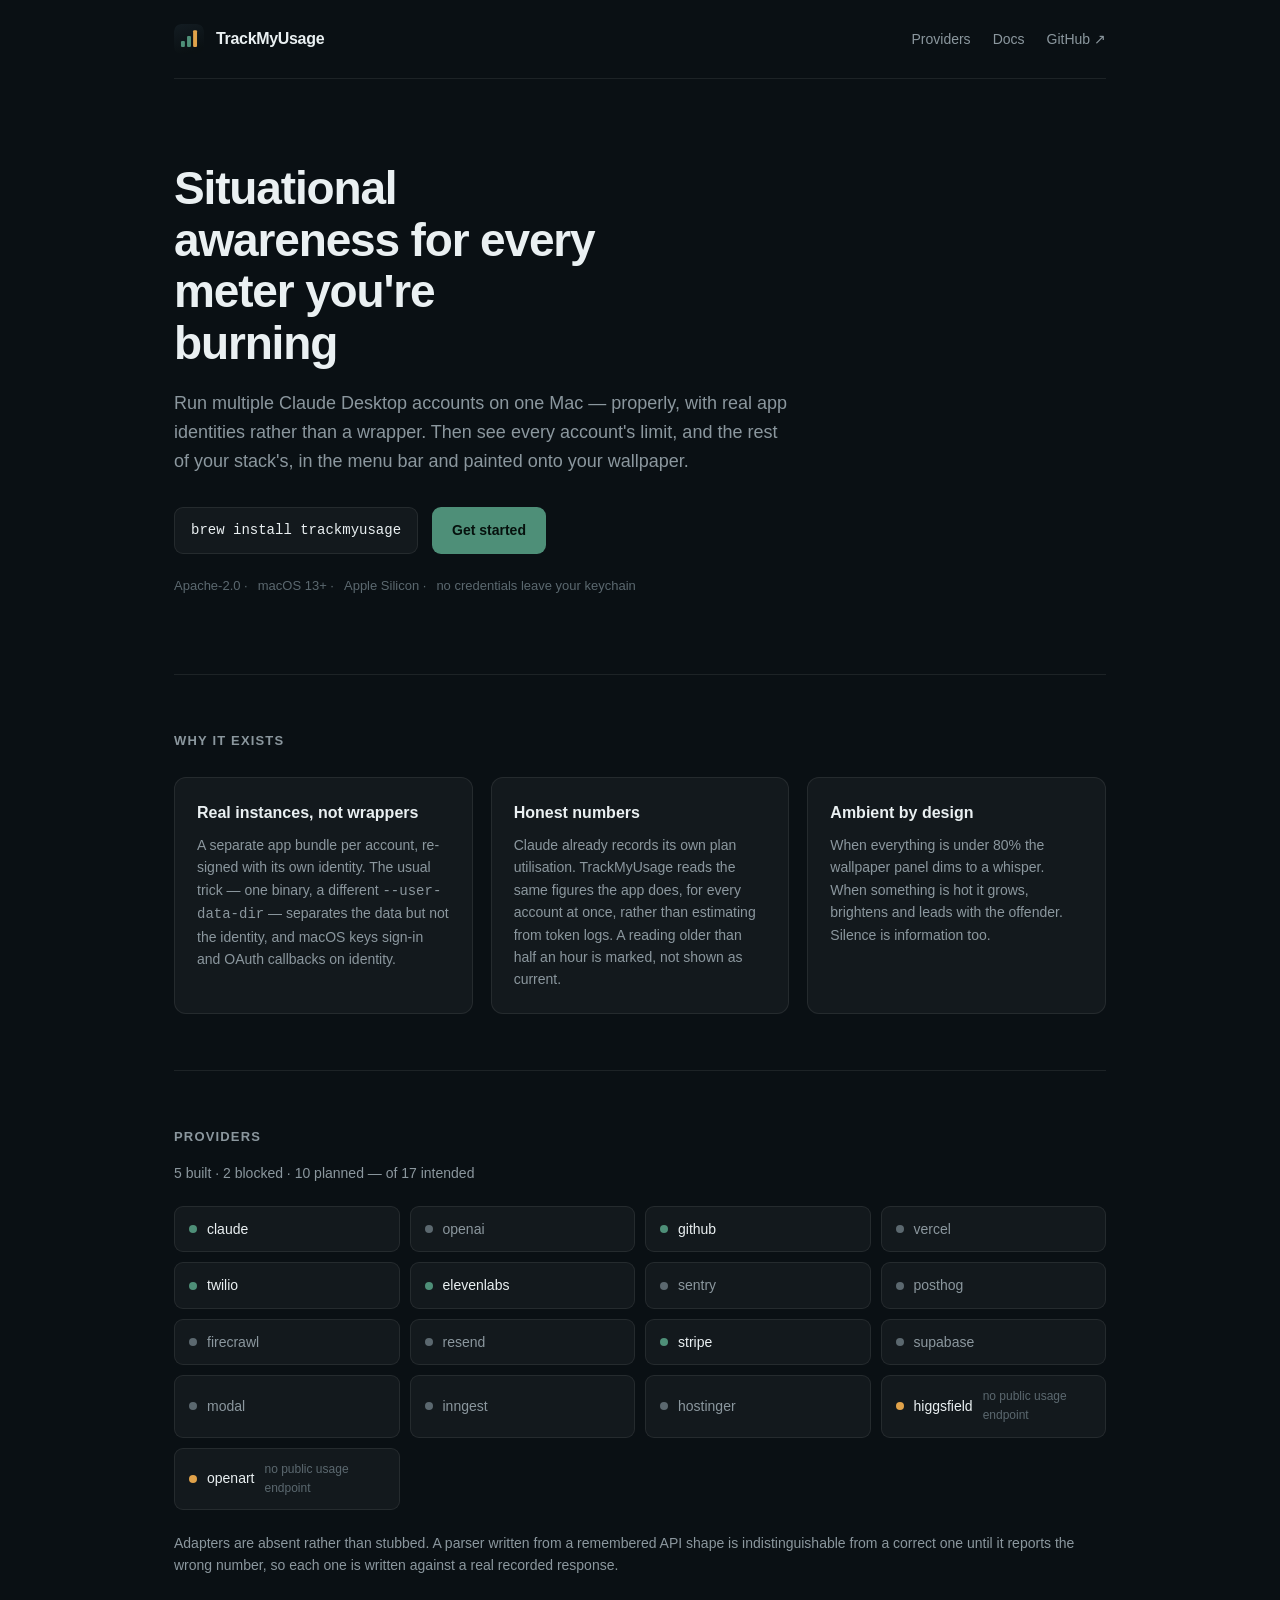
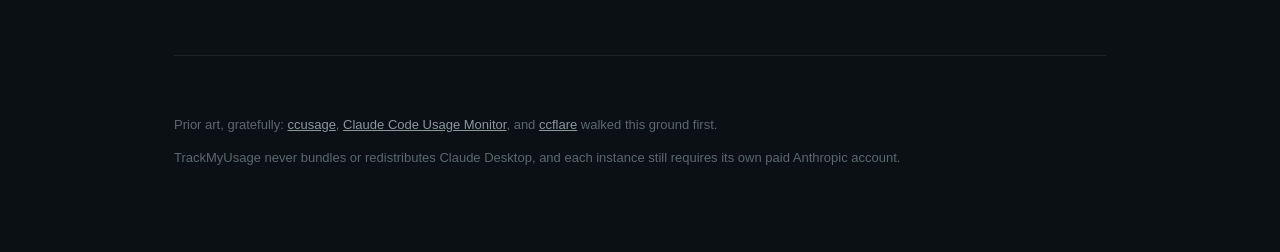
==== web/index.html @ 6587e72d "Brand, website, and counts that cannot lie The mark is geometry in TMUDesign, not a file. One defini" ====
<!DOCTYPE html>
<html lang="en">
<head>
<meta charset="utf-8">
<meta name="viewport" content="width=device-width, initial-scale=1">
<title>TrackMyUsage — situational awareness for every meter you're burning</title>
<meta name="description" content="Run multiple Claude Desktop accounts on one Mac, and see what your whole dev stack is costing you. Open source, macOS, no credentials leave your keychain.">
<link rel="icon" href="mark.svg">
<link rel="stylesheet" href="styles.css">
</head>
<body>

<div class="wrap">
    <nav>
        <img src="mark.svg" alt="">
        <span class="name">TrackMyUsage</span>
        <span class="links">
            <a href="#providers">Providers</a>
            <a href="https://github.com/frogbark/trackmyusage#readme">Docs</a>
            <a href="https://github.com/frogbark/trackmyusage">GitHub ↗</a>
        </span>
    </nav>

    <header>
        <h1>Situational awareness for every meter you're burning</h1>
        <p class="sub">
            Run multiple Claude Desktop accounts on one Mac — properly, with real app
            identities rather than a wrapper. Then see every account's limit, and the rest of
            your stack's, in the menu bar and painted onto your wallpaper.
        </p>
        <div class="cta">
            <code class="install">brew install trackmyusage</code>
            <a class="button" href="https://github.com/frogbark/trackmyusage#usage">Get started</a>
        </div>
        <p class="caption">
            <span>Apache-2.0</span>
            <span>macOS 13+</span>
            <span>Apple Silicon</span>
            <span>no credentials leave your keychain</span>
        </p>
    </header>

    <section>
        <h2>Why it exists</h2>
        <div class="pillars">
            <div class="card">
                <h3>Real instances, not wrappers</h3>
                <p>
                    A separate app bundle per account, re-signed with its own identity. The
                    usual trick — one binary, a different <code>--user-data-dir</code> —
                    separates the data but not the identity, and macOS keys sign-in and
                    OAuth callbacks on identity.
                </p>
            </div>
            <div class="card">
                <h3>Honest numbers</h3>
                <p>
                    Claude already records its own plan utilisation. TrackMyUsage reads the
                    same figures the app does, for every account at once, rather than
                    estimating from token logs. A reading older than half an hour is marked,
                    not shown as current.
                </p>
            </div>
            <div class="card">
                <h3>Ambient by design</h3>
                <p>
                    When everything is under 80% the wallpaper panel dims to a whisper. When
                    something is hot it grows, brightens and leads with the offender. Silence
                    is information too.
                </p>
            </div>
        </div>
    </section>

    <section id="providers">
        <h2>Providers</h2>
        <p class="counts" id="counts">Loading…</p>
        <div class="matrix" id="matrix"></div>
        <p class="counts" style="margin-top:22px">
            Adapters are absent rather than stubbed. A parser written from a remembered API
            shape is indistinguishable from a correct one until it reports the wrong number,
            so each one is written against a real recorded response.
        </p>
    </section>

    <footer>
        <p>
            Prior art, gratefully: <a href="https://github.com/ryoppippi/ccusage">ccusage</a>,
            <a href="https://github.com/Maciek-roboblog/Claude-Code-Usage-Monitor">Claude Code Usage Monitor</a>,
            and <a href="https://github.com/snipeship/ccflare">ccflare</a> walked this ground first.
        </p>
        <p>
            TrackMyUsage never bundles or redistributes Claude Desktop, and each instance
            still requires its own paid Anthropic account.
        </p>
    </footer>
</div>

<script>
// The matrix is rendered from providers.json, which is generated from ProviderRegistry and
// checked in CI. A hand-written table here would go stale the first time an adapter landed,
// and a page overstating coverage is exactly what this project argues against.
fetch('providers.json')
    .then(r => r.json())
    .then(data => {
        document.getElementById('counts').textContent =
            `${data.built} built · ${data.blocked} blocked · ${data.planned} planned — of ${data.total} intended`;

        document.getElementById('matrix').innerHTML = data.providers.map(p => `
            <div class="provider ${p.status}">
                <span class="dot ${p.status}"></span>
                <span>${p.id}</span>
                ${p.note ? `<span class="note">${p.note}</span>` : ''}
            </div>`).join('');
    })
    .catch(() => {
        document.getElementById('counts').textContent =
            'Provider list unavailable — see the repository.';
    });
</script>

</body>
</html>
---- web/styles.css ----
/* trackmyusage.dev — no build step, no dependencies, one stylesheet.
   Tokens mirror Sources/TMUDesign/Ink.swift. They are duplicated here rather than generated
   because eleven hex values are not worth a build pipeline; the app icon and the provider
   matrix, which genuinely go stale, are generated. */
:root {
    --bg: #0a1014;
    --panel: rgba(255, 255, 255, 0.04);
    --border: rgba(255, 255, 255, 0.08);
    --ink: #eaf0f2;
    --muted: #8b979e;
    --absent: #5b686f;
    --ok: #4e8f78;
    --warn: #e0a24a;
    --over: #e2564a;
    --mono: ui-monospace, SFMono-Regular, Menlo, monospace;
}

* { box-sizing: border-box; }

body {
    margin: 0;
    background: var(--bg);
    color: var(--ink);
    font: 16px/1.6 -apple-system, BlinkMacSystemFont, "Segoe UI", Helvetica, sans-serif;
    -webkit-font-smoothing: antialiased;
    font-variant-numeric: tabular-nums;
}

.wrap { max-width: 980px; margin: 0 auto; padding: 0 24px; }

/* Nav */
nav {
    display: flex;
    align-items: center;
    gap: 12px;
    padding: 24px 0;
    border-bottom: 1px solid var(--border);
}
nav img { width: 30px; height: 30px; border-radius: 7px; }
nav .name { font-weight: 700; letter-spacing: -0.02em; }
nav .links { margin-left: auto; display: flex; gap: 22px; }
nav a { color: var(--muted); text-decoration: none; font-size: 14px; }
nav a:hover { color: var(--ink); }

/* Hero */
header { padding: 84px 0 64px; }
h1 {
    font-size: 46px;
    line-height: 1.12;
    letter-spacing: -0.025em;
    margin: 0 0 20px;
    max-width: 17ch;
}
.sub { color: var(--muted); font-size: 18px; max-width: 62ch; margin: 0 0 32px; }

.cta { display: flex; gap: 14px; align-items: center; flex-wrap: wrap; }
.install {
    font-family: var(--mono);
    font-size: 14px;
    background: var(--panel);
    border: 1px solid var(--border);
    border-radius: 9px;
    padding: 11px 16px;
    user-select: all;
}
.button {
    background: var(--ok);
    color: #06110d;
    font-weight: 600;
    font-size: 14px;
    border-radius: 9px;
    padding: 12px 20px;
    text-decoration: none;
}
.caption {
    margin-top: 22px;
    color: var(--absent);
    font-size: 13px;
    display: flex;
    gap: 10px;
    flex-wrap: wrap;
}
.caption span::after { content: " ·"; }
.caption span:last-child::after { content: ""; }

/* Sections */
section { padding: 56px 0; border-top: 1px solid var(--border); }
h2 { font-size: 13px; letter-spacing: 0.09em; text-transform: uppercase; color: var(--muted); margin: 0 0 26px; }

.pillars { display: grid; grid-template-columns: repeat(auto-fit, minmax(240px, 1fr)); gap: 18px; }
.card {
    background: var(--panel);
    border: 1px solid var(--border);
    border-radius: 12px;
    padding: 22px;
}
.card h3 { margin: 0 0 8px; font-size: 16px; }
.card p { margin: 0; color: var(--muted); font-size: 14px; }

/* Provider matrix */
.counts { color: var(--muted); font-size: 14px; margin: -12px 0 22px; }
.matrix { display: grid; grid-template-columns: repeat(auto-fit, minmax(200px, 1fr)); gap: 10px; }
.provider {
    display: flex;
    align-items: center;
    gap: 10px;
    background: var(--panel);
    border: 1px solid var(--border);
    border-radius: 9px;
    padding: 11px 14px;
    font-size: 14px;
}
.dot { width: 8px; height: 8px; border-radius: 50%; flex: none; }
.dot.built { background: var(--ok); }
.dot.blocked { background: var(--warn); }
.dot.planned { background: var(--absent); }
.provider .note { margin-left: auto; color: var(--absent); font-size: 12px; }
.provider.planned { color: var(--muted); }

/* Pricing */
.plans { display: grid; grid-template-columns: repeat(auto-fit, minmax(280px, 1fr)); gap: 18px; }
.plan { background: var(--panel); border: 1px solid var(--border); border-radius: 14px; padding: 26px; }
.plan.pro { border-color: rgba(78, 143, 120, 0.4); background: rgba(78, 143, 120, 0.06); }
.plan .price { font-size: 34px; font-weight: 700; letter-spacing: -0.02em; }
.plan .term { color: var(--muted); font-size: 14px; margin-bottom: 18px; }
.plan ul { list-style: none; padding: 0; margin: 0; font-size: 14px; color: var(--muted); }
.plan li { padding: 5px 0; }
.plan li::before { content: "✓ "; color: var(--ok); }
.badge {
    display: inline-block;
    background: var(--ok);
    color: #06110d;
    font-size: 10px;
    font-weight: 700;
    letter-spacing: 0.08em;
    border-radius: 4px;
    padding: 2px 6px;
    vertical-align: middle;
    margin-left: 8px;
}

footer { padding: 46px 0 70px; color: var(--absent); font-size: 13px; border-top: 1px solid var(--border); }
footer a { color: var(--muted); }

@media (max-width: 620px) {
    h1 { font-size: 32px; }
    header { padding: 52px 0 40px; }
}
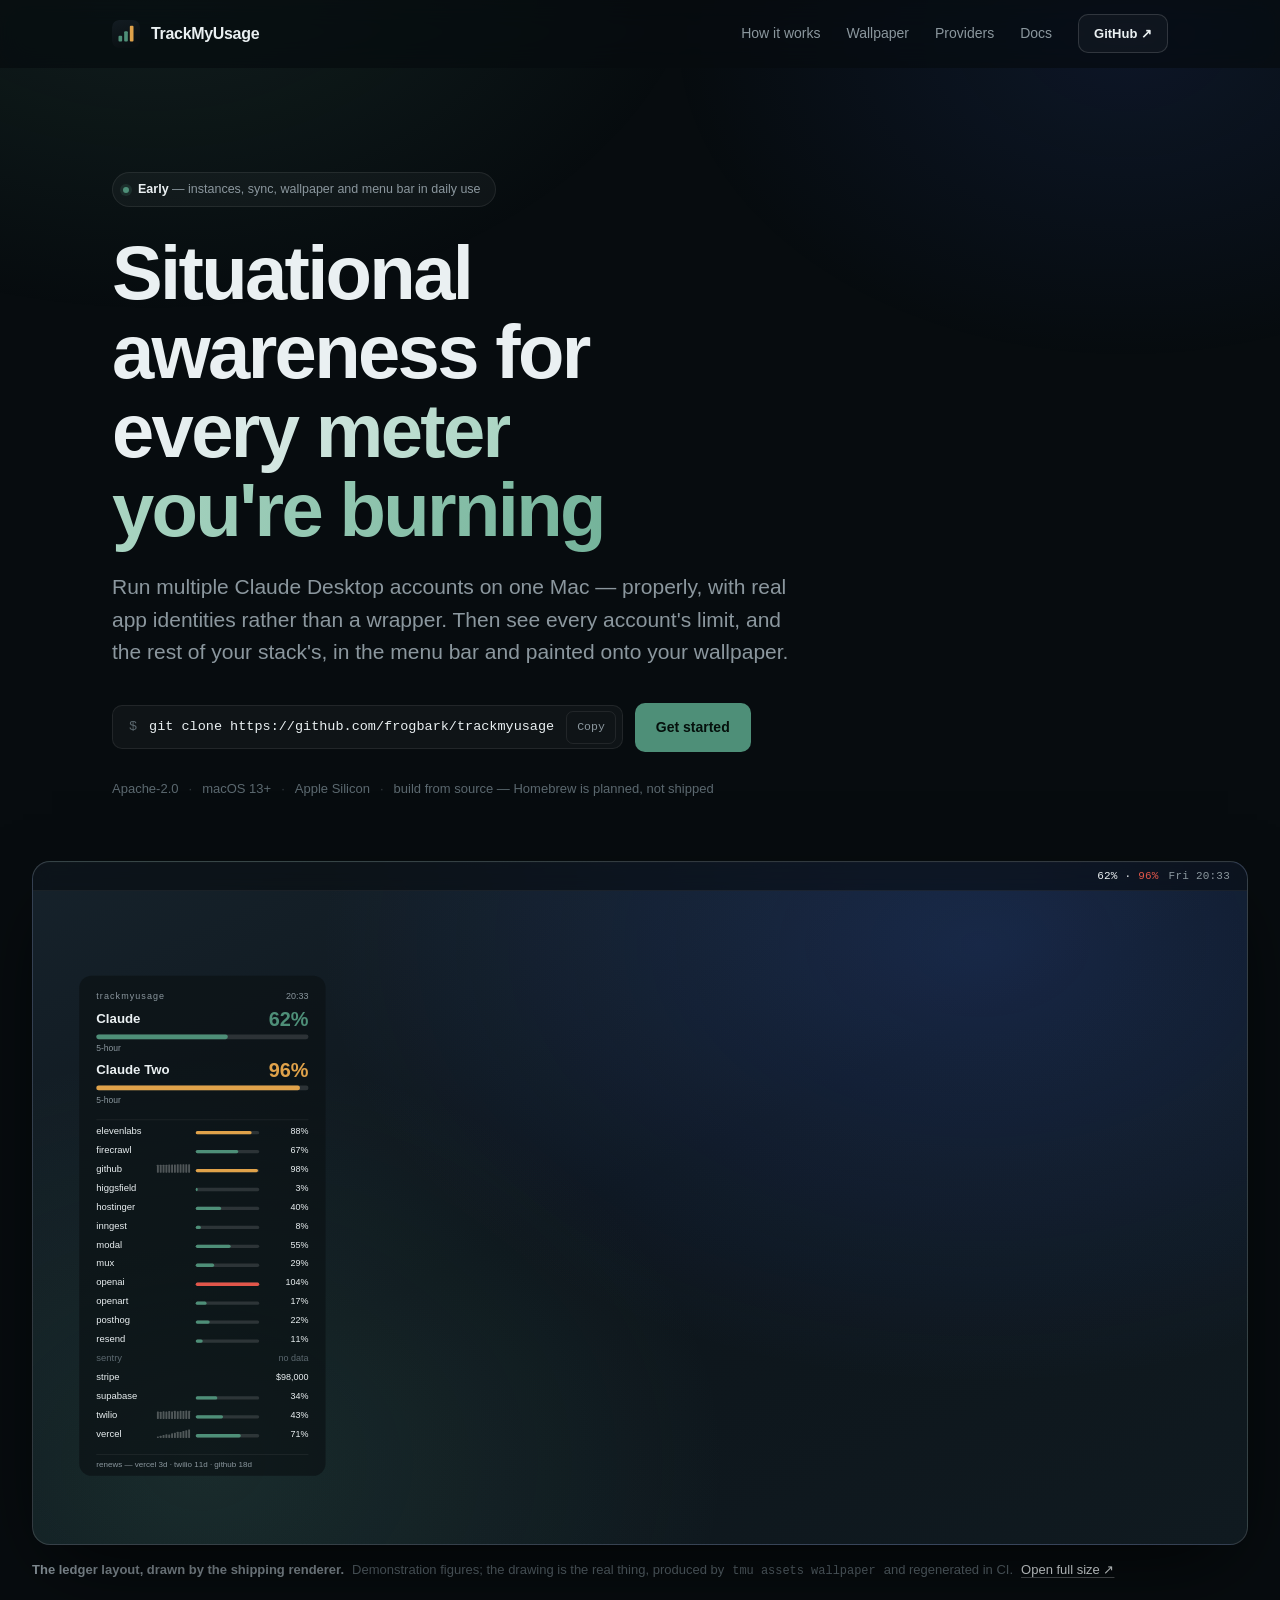
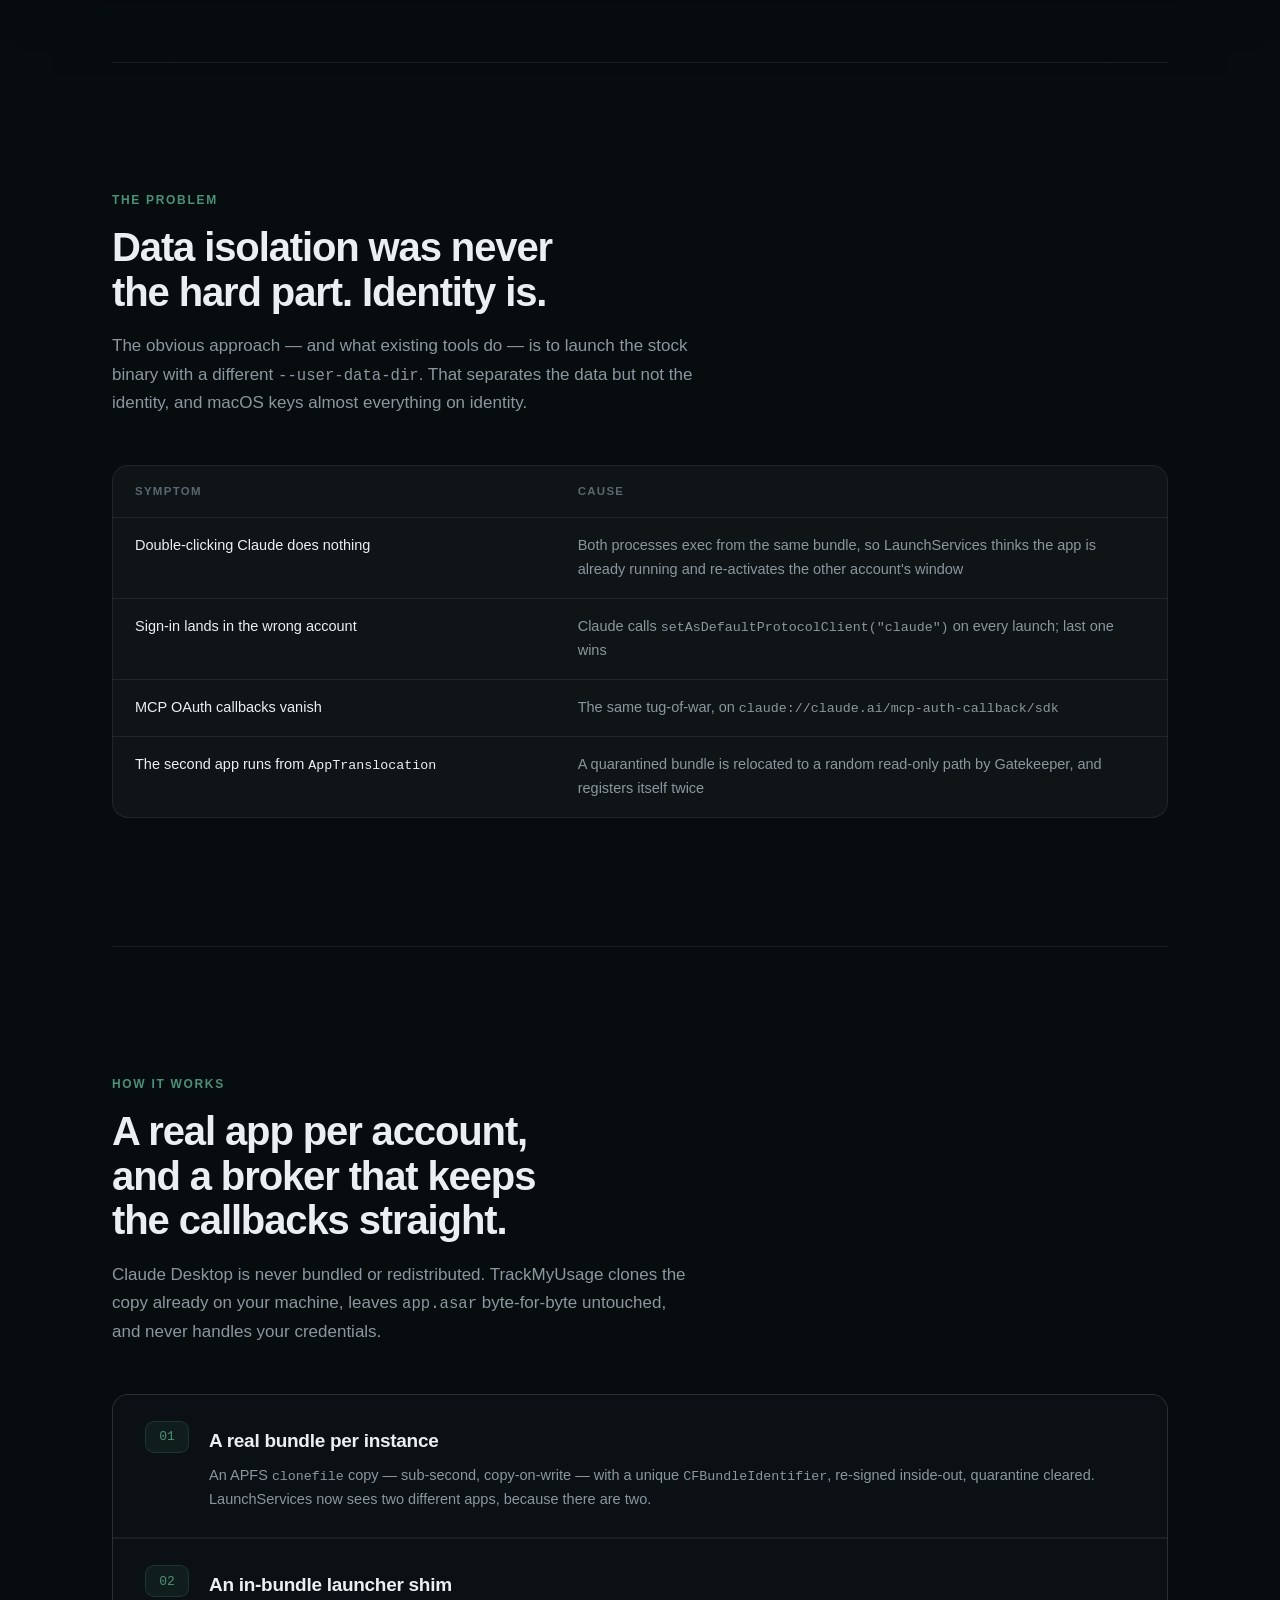
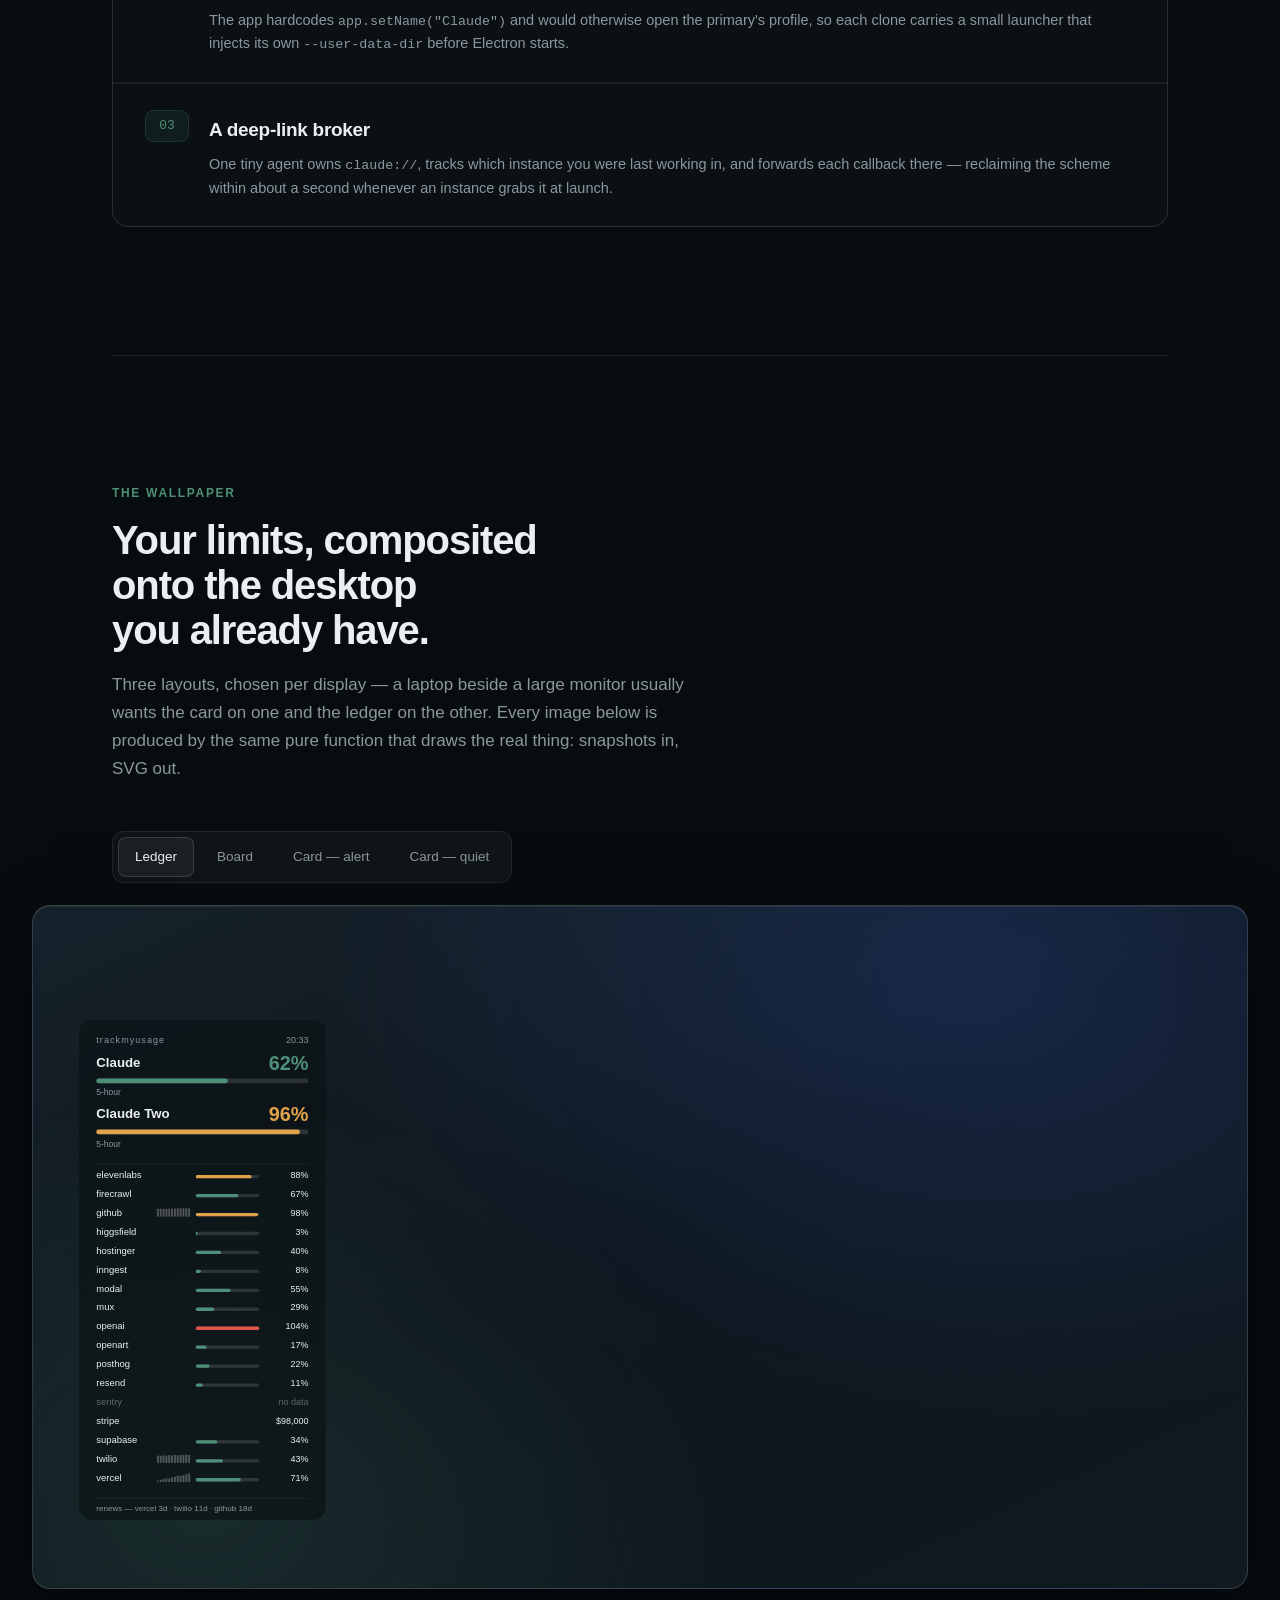
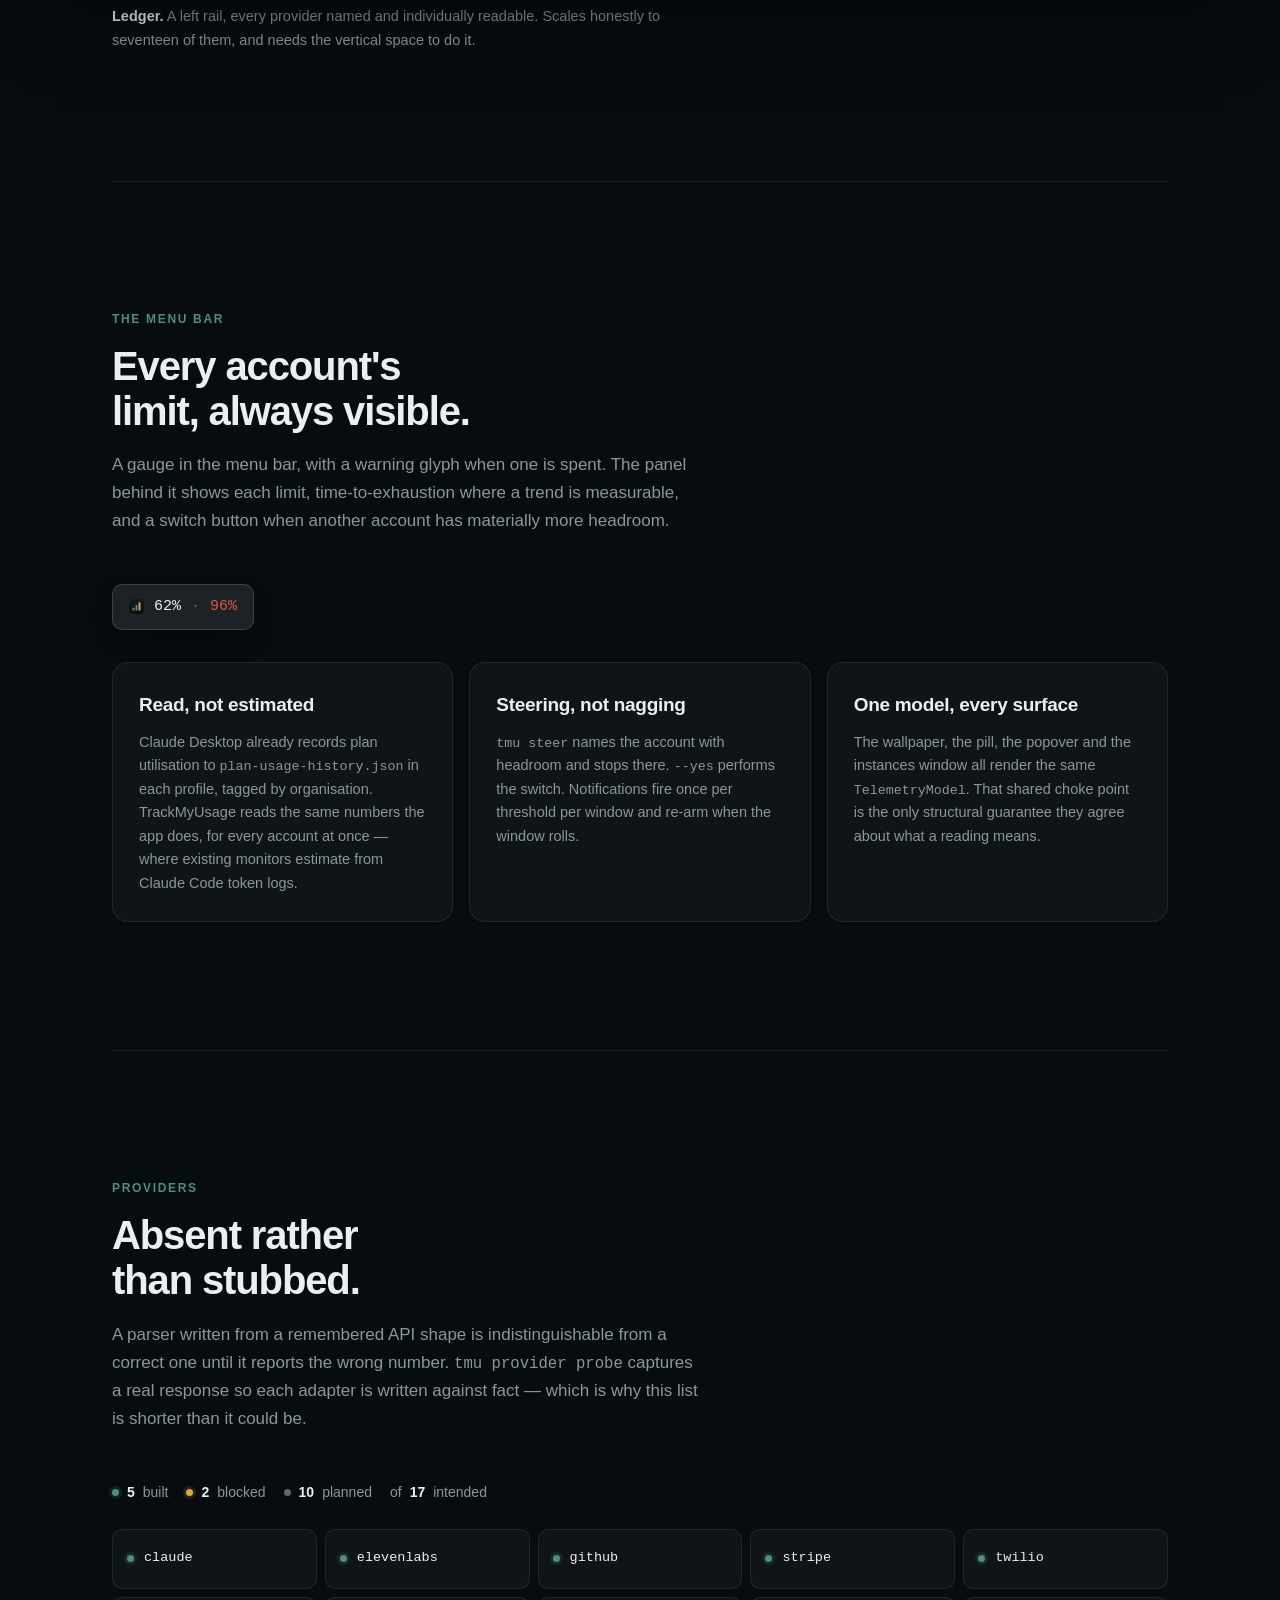
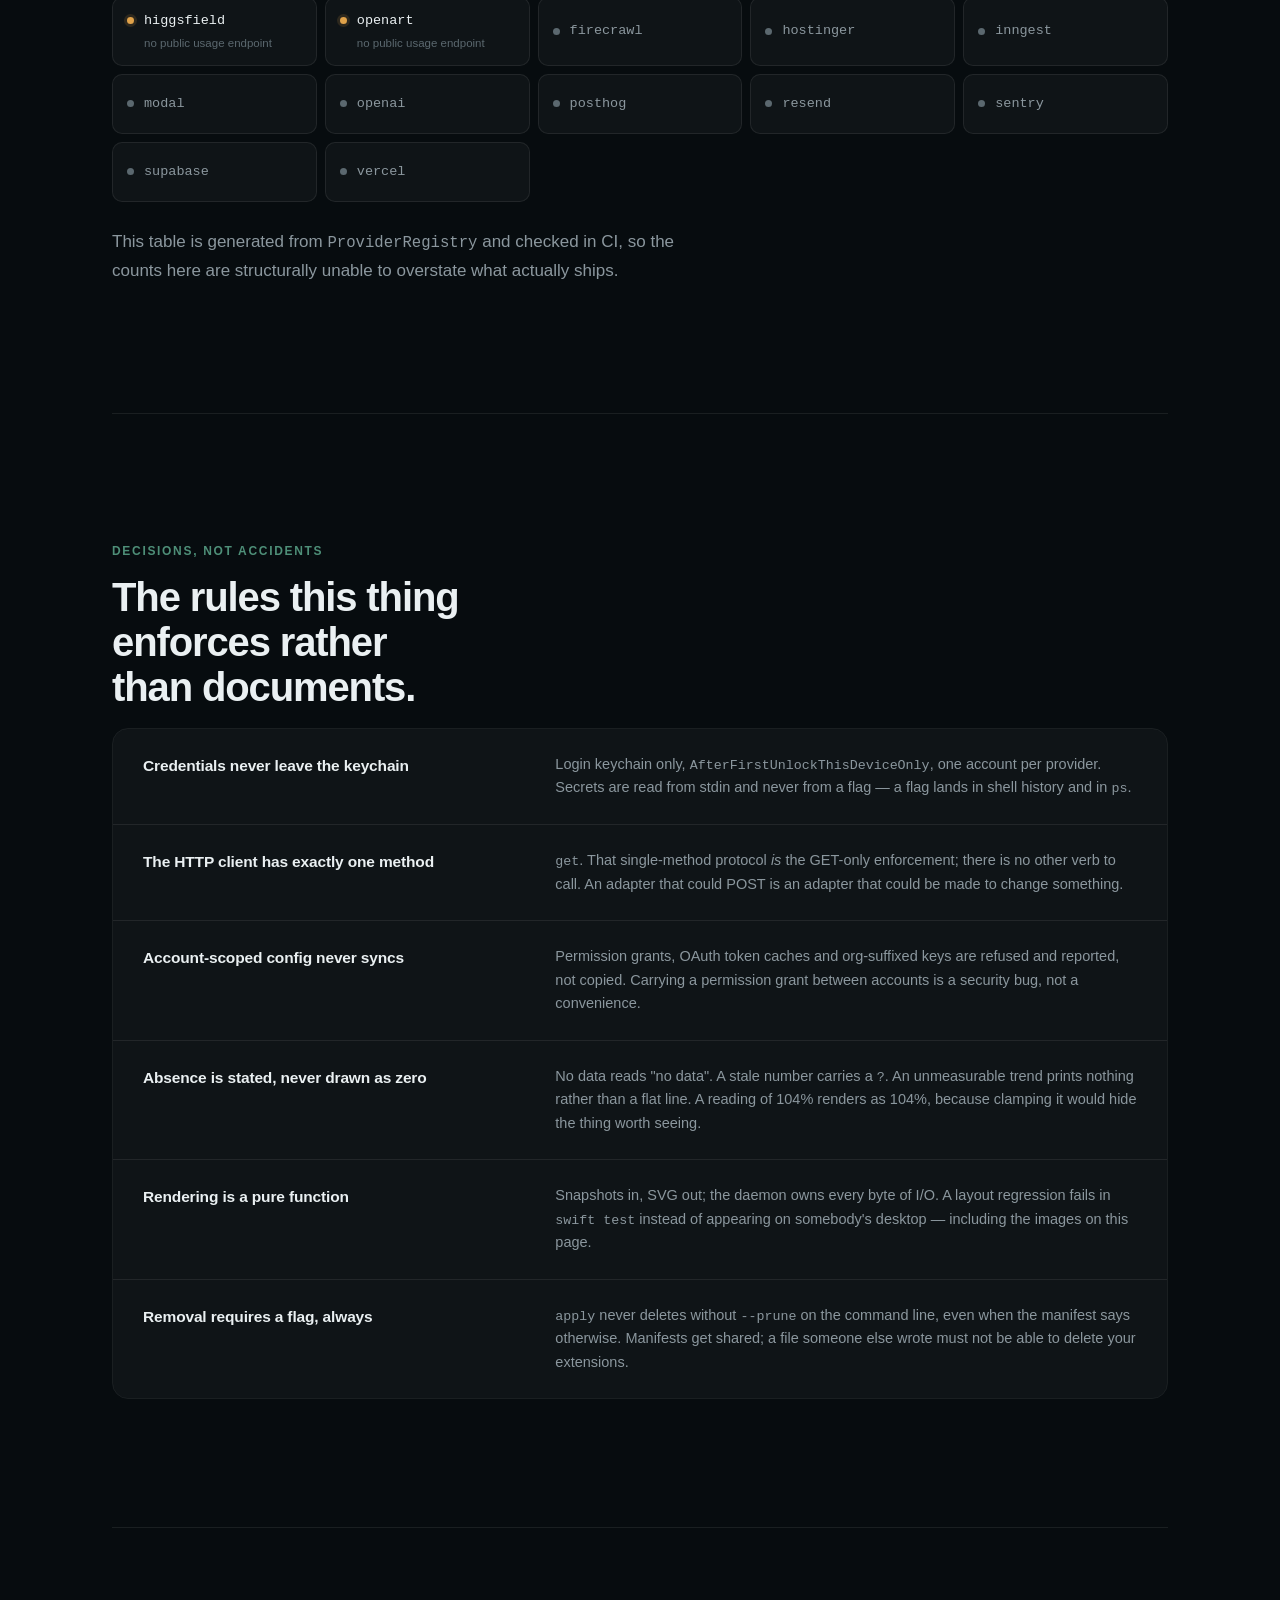
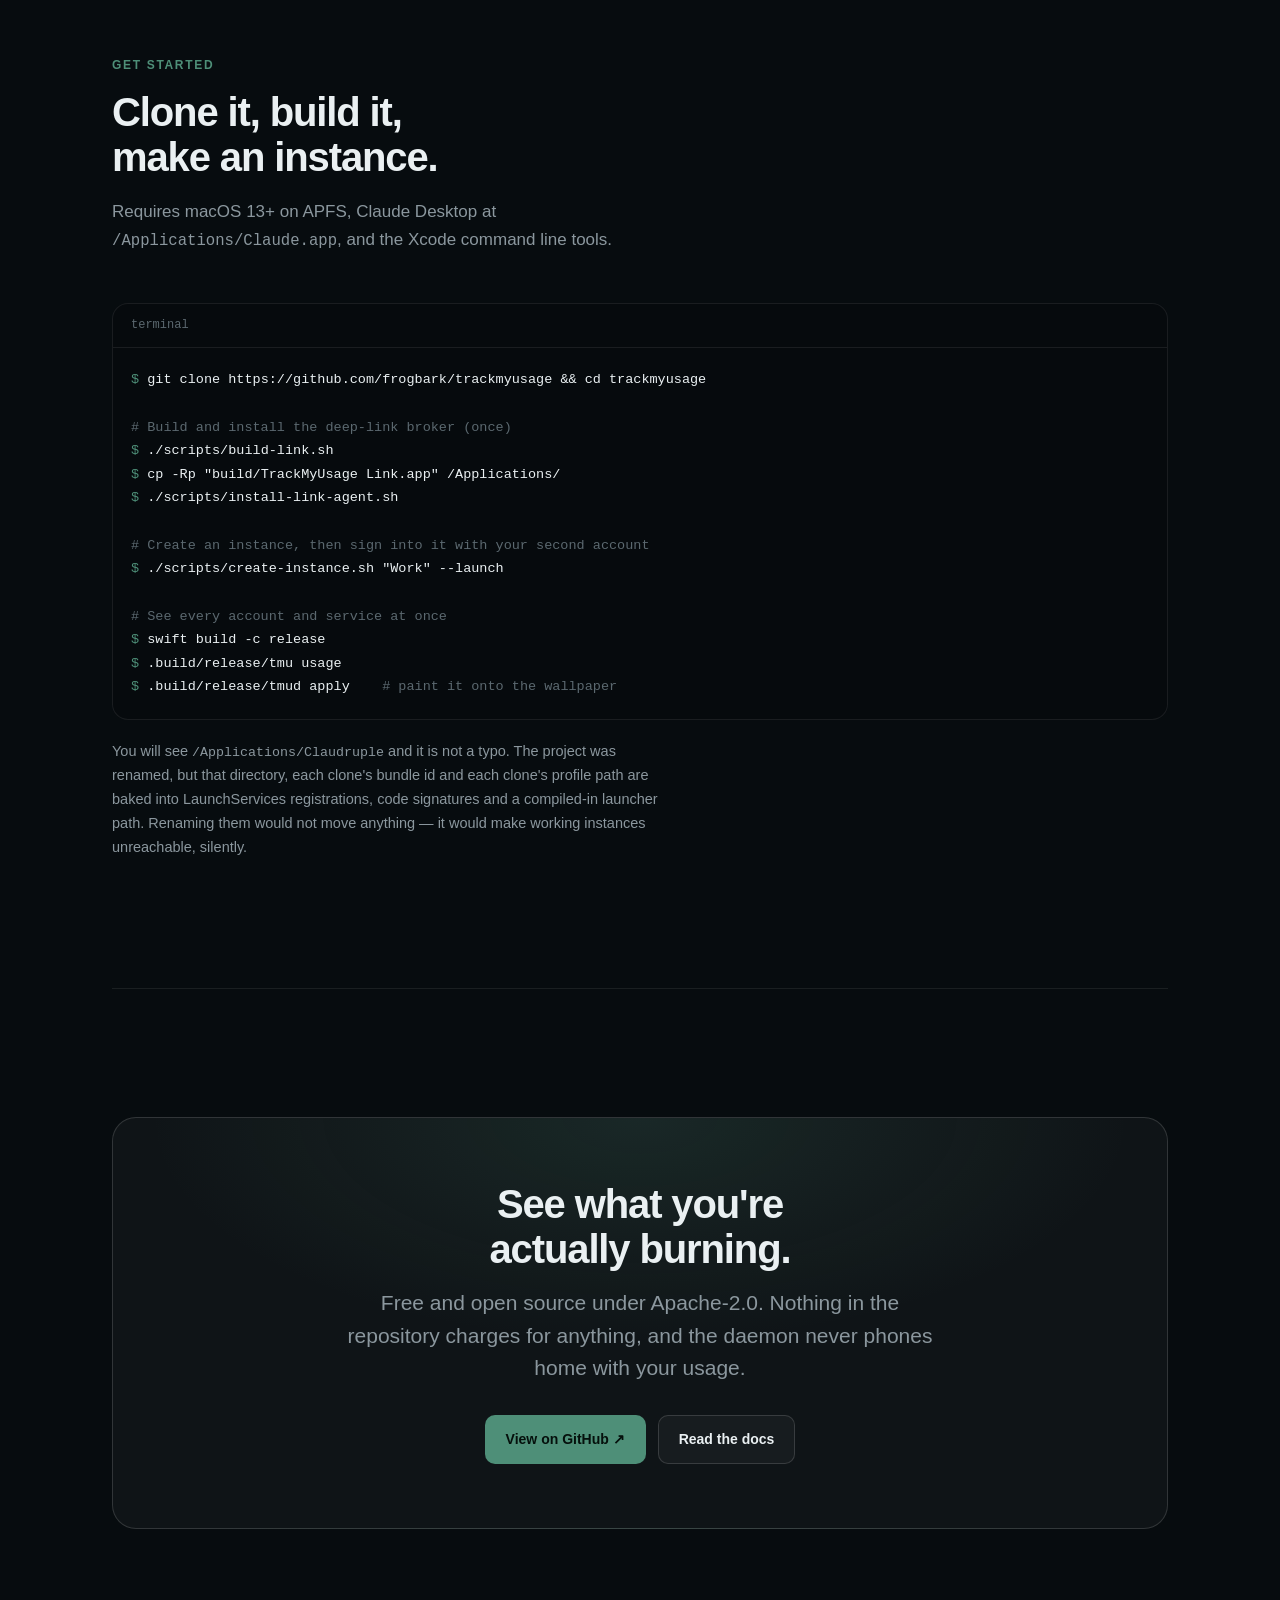
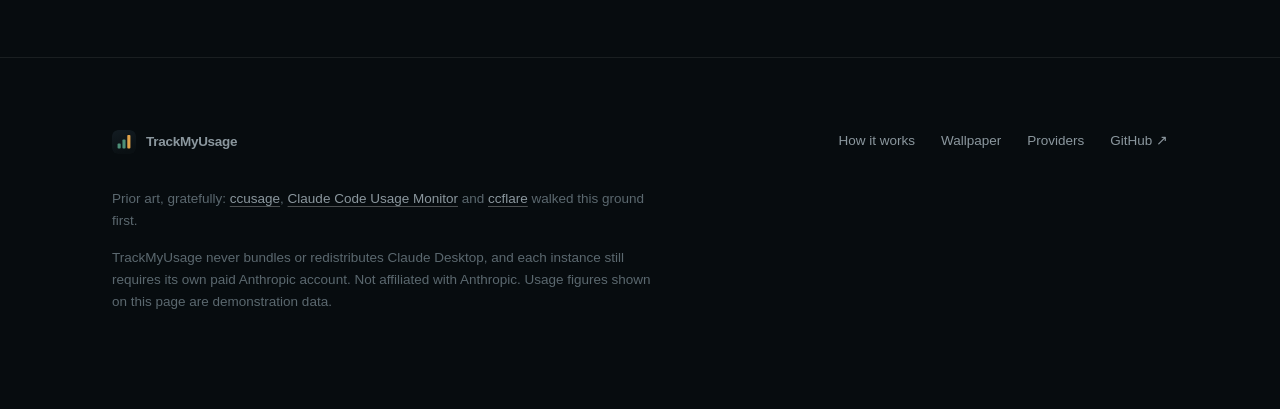
==== commit be420fcd: "Website: show the product, drawn by the thing that draws it The site had no product visuals at all —" ====
--- a/web/index.html
+++ b/web/index.html
@@ -4,97 +4,466 @@
 <meta charset="utf-8">
 <meta name="viewport" content="width=device-width, initial-scale=1">
 <title>TrackMyUsage — situational awareness for every meter you're burning</title>
-<meta name="description" content="Run multiple Claude Desktop accounts on one Mac, and see what your whole dev stack is costing you. Open source, macOS, no credentials leave your keychain.">
+<meta name="description" content="Run multiple Claude Desktop accounts on one Mac with real app identities, then see every account's limit — and the rest of your stack's — in the menu bar and on your wallpaper. Open source, macOS, no credentials leave your keychain.">
+<link rel="canonical" href="https://trackmyusage.dev/">
+<meta name="theme-color" content="#070c0f">
+
+<meta property="og:type" content="website">
+<meta property="og:site_name" content="TrackMyUsage">
+<meta property="og:url" content="https://trackmyusage.dev/">
+<meta property="og:title" content="TrackMyUsage — situational awareness for every meter you're burning">
+<meta property="og:description" content="Multiple Claude Desktop accounts on one Mac, properly isolated. Every limit in your stack, in the menu bar and on your wallpaper.">
+<!-- Generated by `tmu assets social` from the same renderer that draws the wallpaper, so
+     the link preview cannot show a layout the code does not produce. -->
+<meta property="og:image" content="https://trackmyusage.dev/og.png">
+<meta property="og:image:width" content="1200">
+<meta property="og:image:height" content="630">
+<meta name="twitter:card" content="summary_large_image">
+<meta name="twitter:title" content="TrackMyUsage — situational awareness for every meter you're burning">
+<meta name="twitter:description" content="Multiple Claude Desktop accounts on one Mac, properly isolated. Every limit in your stack, in the menu bar and on your wallpaper.">
+<meta name="twitter:image" content="https://trackmyusage.dev/og.png">
+
 <link rel="icon" href="mark.svg">
+<link rel="apple-touch-icon" href="icon.svg">
 <link rel="stylesheet" href="styles.css">
+
+<script>
+// Opt into the scroll-reveal styles before first paint, and only when the thing that undoes
+// them exists. Everything marked `.reveal` is plain markup: if this never runs, the sections
+// are simply visible rather than transparent forever. Inline and in the head deliberately —
+// as an external or deferred script this would run after paint and flash the content.
+if ('IntersectionObserver' in window) document.documentElement.classList.add('js');
+</script>
 </head>
 <body>
 
+<nav id="nav">
+    <div class="nav-inner">
+        <a class="nav-brand" href="/">
+            <img src="mark.svg" alt="">
+            <span>TrackMyUsage</span>
+        </a>
+        <span class="nav-links">
+            <a class="hide-sm" href="#how">How it works</a>
+            <a class="hide-sm" href="#wallpaper">Wallpaper</a>
+            <a href="#providers">Providers</a>
+            <a class="hide-sm" href="https://github.com/frogbark/trackmyusage#readme">Docs</a>
+            <a class="button ghost" href="https://github.com/frogbark/trackmyusage">GitHub&nbsp;↗</a>
+        </span>
+    </div>
+</nav>
+
 <div class="wrap">
-    <nav>
-        <img src="mark.svg" alt="">
-        <span class="name">TrackMyUsage</span>
-        <span class="links">
-            <a href="#providers">Providers</a>
-            <a href="https://github.com/frogbark/trackmyusage#readme">Docs</a>
-            <a href="https://github.com/frogbark/trackmyusage">GitHub ↗</a>
-        </span>
-    </nav>
-
-    <header>
-        <h1>Situational awareness for every meter you're burning</h1>
-        <p class="sub">
+
+    <header class="hero">
+        <a class="pill-tag" href="https://github.com/frogbark/trackmyusage#readme">
+            <span class="dot"></span>
+            <span><strong>Early</strong> — instances, sync, wallpaper and menu bar in daily use</span>
+        </a>
+
+        <h1>Situational awareness for <span class="grad">every meter you're burning</span></h1>
+
+        <p class="lead">
             Run multiple Claude Desktop accounts on one Mac — properly, with real app
             identities rather than a wrapper. Then see every account's limit, and the rest of
             your stack's, in the menu bar and painted onto your wallpaper.
         </p>
+
+        <!-- The command here is the one that works today. It said `brew install
+             trackmyusage` until this was written, and there is no formula and no cask —
+             release is not started, and Homebrew is on the roadmap rather than in it. A page
+             whose argument is that its provider counts cannot overstate what ships has no
+             business opening with an install that fails. -->
         <div class="cta">
-            <code class="install">brew install trackmyusage</code>
-            <a class="button" href="https://github.com/frogbark/trackmyusage#usage">Get started</a>
-        </div>
+            <span class="install">
+                <span class="prompt">$</span>
+                <span class="cmd" id="install-cmd">git clone https://github.com/frogbark/trackmyusage</span>
+                <button class="copy" type="button" data-copy="install-cmd">Copy</button>
+            </span>
+            <a class="button" href="#install">Get started</a>
+        </div>
+
         <p class="caption">
             <span>Apache-2.0</span>
             <span>macOS 13+</span>
             <span>Apple Silicon</span>
-            <span>no credentials leave your keychain</span>
-        </p>
+            <span>build from source — Homebrew is planned, not shipped</span>
+        </p>
+
+        <figure class="hero-figure breakout reveal">
+            <!-- Linked to the vector itself. It is the same file the page renders, and it
+                 scales to any zoom — which is the honest answer to a panel that is genuinely
+                 small on a 2560-wide desktop. -->
+            <a class="screen-link" href="wallpaper-ledger.svg" title="Open the full-size vector">
+                <div class="screen">
+                    <div class="menubar" aria-hidden="true">
+                        <span class="gauge">62%&nbsp;·&nbsp;<span class="hot">96%</span></span>
+                        <span>Fri 20:33</span>
+                    </div>
+                    <img src="wallpaper-ledger.svg" width="2560" height="1440"
+                         alt="A desktop wallpaper with a panel down the left edge listing two Claude accounts at 62% and 96%, then seventeen services with usage bars — openai at 104% in red, sentry reading no data, stripe showing $98,000.">
+                </div>
+            </a>
+            <figcaption>
+                <b>The ledger layout, drawn by the shipping renderer.</b>
+                Demonstration figures; the drawing is the real thing, produced by
+                <code>tmu assets wallpaper</code> and regenerated in CI.
+                <a href="wallpaper-ledger.svg">Open full size&nbsp;↗</a>
+            </figcaption>
+        </figure>
     </header>
 
-    <section>
-        <h2>Why it exists</h2>
-        <div class="pillars">
+    <section id="why">
+        <p class="eyebrow">The problem</p>
+        <h2>Data isolation was never the hard part. Identity is.</h2>
+        <p class="section-lead">
+            The obvious approach — and what existing tools do — is to launch the stock binary
+            with a different <code>--user-data-dir</code>. That separates the data but not the
+            identity, and macOS keys almost everything on identity.
+        </p>
+
+        <div class="table-scroll reveal">
+            <table>
+                <thead>
+                    <tr><th scope="col">Symptom</th><th scope="col">Cause</th></tr>
+                </thead>
+                <tbody>
+                    <tr>
+                        <td>Double-clicking Claude does nothing</td>
+                        <td>Both processes exec from the same bundle, so LaunchServices thinks the app is already running and re-activates the other account's window</td>
+                    </tr>
+                    <tr>
+                        <td>Sign-in lands in the wrong account</td>
+                        <td>Claude calls <code>setAsDefaultProtocolClient("claude")</code> on every launch; last one wins</td>
+                    </tr>
+                    <tr>
+                        <td>MCP OAuth callbacks vanish</td>
+                        <td>The same tug-of-war, on <code>claude://claude.ai/mcp-auth-callback/sdk</code></td>
+                    </tr>
+                    <tr>
+                        <td>The second app runs from <code>AppTranslocation</code></td>
+                        <td>A quarantined bundle is relocated to a random read-only path by Gatekeeper, and registers itself twice</td>
+                    </tr>
+                </tbody>
+            </table>
+        </div>
+    </section>
+
+    <section id="how">
+        <p class="eyebrow">How it works</p>
+        <h2>A real app per account, and a broker that keeps the callbacks straight.</h2>
+        <p class="section-lead">
+            Claude Desktop is never bundled or redistributed. TrackMyUsage clones the copy
+            already on your machine, leaves <code>app.asar</code> byte-for-byte untouched, and
+            never handles your credentials.
+        </p>
+
+        <div class="steps reveal">
+            <div class="step">
+                <div>
+                    <h3>A real bundle per instance</h3>
+                    <p>
+                        An APFS <code>clonefile</code> copy — sub-second, copy-on-write — with a
+                        unique <code>CFBundleIdentifier</code>, re-signed inside-out, quarantine
+                        cleared. LaunchServices now sees two different apps, because there are two.
+                    </p>
+                </div>
+            </div>
+            <div class="step">
+                <div>
+                    <h3>An in-bundle launcher shim</h3>
+                    <p>
+                        The app hardcodes <code>app.setName("Claude")</code> and would otherwise
+                        open the primary's profile, so each clone carries a small launcher that
+                        injects its own <code>--user-data-dir</code> before Electron starts.
+                    </p>
+                </div>
+            </div>
+            <div class="step">
+                <div>
+                    <h3>A deep-link broker</h3>
+                    <p>
+                        One tiny agent owns <code>claude://</code>, tracks which instance you were
+                        last working in, and forwards each callback there — reclaiming the scheme
+                        within about a second whenever an instance grabs it at launch.
+                    </p>
+                </div>
+            </div>
+        </div>
+    </section>
+
+    <section id="wallpaper">
+        <p class="eyebrow">The wallpaper</p>
+        <h2>Your limits, composited onto the desktop you already have.</h2>
+        <p class="section-lead">
+            Three layouts, chosen per display — a laptop beside a large monitor usually wants
+            the card on one and the ledger on the other. Every image below is produced by the
+            same pure function that draws the real thing: snapshots in, SVG out.
+        </p>
+
+        <div class="switcher" role="tablist" aria-label="Wallpaper layouts">
+            <button role="tab" id="tab-ledger" aria-controls="panel-ledger" aria-selected="true">Ledger</button>
+            <button role="tab" id="tab-board" aria-controls="panel-board" aria-selected="false">Board</button>
+            <button role="tab" id="tab-card-alert" aria-controls="panel-card-alert" aria-selected="false">Card — alert</button>
+            <button role="tab" id="tab-card-quiet" aria-controls="panel-card-quiet" aria-selected="false">Card — quiet</button>
+        </div>
+
+        <div class="layout-panel" id="panel-ledger" role="tabpanel" aria-labelledby="tab-ledger">
+            <a class="screen-link breakout" href="wallpaper-ledger.svg" title="Open the full-size vector">
+                <div class="screen">
+                <img src="wallpaper-ledger.svg" width="2560" height="1440" loading="lazy"
+                     alt="The ledger layout: a left rail naming every provider, with sparklines and a renewals line.">
+            </div>
+            </a>
+            <p class="layout-note">
+                <b>Ledger.</b> A left rail, every provider named and individually readable.
+                Scales honestly to seventeen of them, and needs the vertical space to do it.
+            </p>
+        </div>
+
+        <div class="layout-panel" id="panel-board" role="tabpanel" aria-labelledby="tab-board" hidden>
+            <a class="screen-link breakout" href="wallpaper-board.svg" title="Open the full-size vector">
+                <div class="screen">
+                <img src="wallpaper-board.svg" width="2560" height="1440" loading="lazy"
+                     alt="The board layout: tiles across the bottom of a wide desktop.">
+            </div>
+            </a>
+            <p class="layout-note">
+                <b>Board.</b> Tiles across the bottom of a wide desktop — the same information,
+                taken in at a glance rather than read downward. Falls back to the rail when the
+                display is too narrow to carry it, rather than squeezing four columns into a laptop.
+            </p>
+        </div>
+
+        <div class="layout-panel" id="panel-card-alert" role="tabpanel" aria-labelledby="tab-card-alert" hidden>
+            <a class="screen-link breakout" href="wallpaper-card-alert.svg" title="Open the full-size vector">
+                <div class="screen">
+                <img src="wallpaper-card-alert.svg" width="2560" height="1440" loading="lazy"
+                     alt="The card layout in its alert form: a corner card, grown and brightened, leading with the account that is nearly spent.">
+            </div>
+            </a>
+            <p class="layout-note">
+                <b>Card, alert.</b> When something is hot the card grows, brightens and leads
+                with the offender. The remaining providers compress into a strip so the one that
+                matters is the one you read first.
+            </p>
+        </div>
+
+        <div class="layout-panel" id="panel-card-quiet" role="tabpanel" aria-labelledby="tab-card-quiet" hidden>
+            <a class="screen-link breakout" href="wallpaper-card-quiet.svg" title="Open the full-size vector">
+                <div class="screen">
+                <img src="wallpaper-card-quiet.svg" width="2560" height="1440" loading="lazy"
+                     alt="The card layout in its quiet form: a dim corner card showing two accounts and one line confirming the rest was checked.">
+            </div>
+            </a>
+            <p class="layout-note">
+                <b>Card, quiet.</b> Under 80% it dims to a whisper and stops enumerating — two
+                accounts and one line confirming the rest was checked. Attention is derived from
+                the readings, never chosen: a setting would produce a permanently alert desktop,
+                which is the same as no signal at all. Silence is information too.
+            </p>
+        </div>
+    </section>
+
+    <section id="menubar">
+        <p class="eyebrow">The menu bar</p>
+        <h2>Every account's limit, always visible.</h2>
+        <p class="section-lead">
+            A gauge in the menu bar, with a warning glyph when one is spent. The panel behind it
+            shows each limit, time-to-exhaustion where a trend is measurable, and a switch button
+            when another account has materially more headroom.
+        </p>
+
+        <p>
+            <span class="gauge-demo">
+                <img class="mark" src="mark.svg" alt="">
+                <span>62%</span>
+                <span class="sep">·</span>
+                <span class="hot">96%</span>
+            </span>
+        </p>
+
+        <div class="grid reveal" style="margin-top:32px">
             <div class="card">
-                <h3>Real instances, not wrappers</h3>
-                <p>
-                    A separate app bundle per account, re-signed with its own identity. The
-                    usual trick — one binary, a different <code>--user-data-dir</code> —
-                    separates the data but not the identity, and macOS keys sign-in and
-                    OAuth callbacks on identity.
+                <h3>Read, not estimated</h3>
+                <p>
+                    Claude Desktop already records plan utilisation to
+                    <code>plan-usage-history.json</code> in each profile, tagged by organisation.
+                    TrackMyUsage reads the same numbers the app does, for every account at once —
+                    where existing monitors estimate from Claude Code token logs.
                 </p>
             </div>
             <div class="card">
-                <h3>Honest numbers</h3>
-                <p>
-                    Claude already records its own plan utilisation. TrackMyUsage reads the
-                    same figures the app does, for every account at once, rather than
-                    estimating from token logs. A reading older than half an hour is marked,
-                    not shown as current.
+                <h3>Steering, not nagging</h3>
+                <p>
+                    <code>tmu steer</code> names the account with headroom and stops there.
+                    <code>--yes</code> performs the switch. Notifications fire once per threshold
+                    per window and re-arm when the window rolls.
                 </p>
             </div>
             <div class="card">
-                <h3>Ambient by design</h3>
-                <p>
-                    When everything is under 80% the wallpaper panel dims to a whisper. When
-                    something is hot it grows, brightens and leads with the offender. Silence
-                    is information too.
+                <h3>One model, every surface</h3>
+                <p>
+                    The wallpaper, the pill, the popover and the instances window all render the
+                    same <code>TelemetryModel</code>. That shared choke point is the only
+                    structural guarantee they agree about what a reading means.
                 </p>
             </div>
         </div>
     </section>
 
     <section id="providers">
-        <h2>Providers</h2>
+        <p class="eyebrow">Providers</p>
+        <h2>Absent rather than stubbed.</h2>
+        <p class="section-lead">
+            A parser written from a remembered API shape is indistinguishable from a correct one
+            until it reports the wrong number. <code>tmu provider probe</code> captures a real
+            response so each adapter is written against fact — which is why this list is shorter
+            than it could be.
+        </p>
+
         <p class="counts" id="counts">Loading…</p>
         <div class="matrix" id="matrix"></div>
-        <p class="counts" style="margin-top:22px">
-            Adapters are absent rather than stubbed. A parser written from a remembered API
-            shape is indistinguishable from a correct one until it reports the wrong number,
-            so each one is written against a real recorded response.
-        </p>
-    </section>
-
-    <footer>
+
+        <p class="section-lead" style="margin:26px 0 0">
+            This table is generated from <code>ProviderRegistry</code> and checked in CI, so the
+            counts here are structurally unable to overstate what actually ships.
+        </p>
+    </section>
+
+    <section id="honest">
+        <p class="eyebrow">Decisions, not accidents</p>
+        <h2>The rules this thing enforces rather than documents.</h2>
+
+        <div class="invariants reveal">
+            <div class="invariant">
+                <h3>Credentials never leave the keychain</h3>
+                <p>
+                    Login keychain only, <code>AfterFirstUnlockThisDeviceOnly</code>, one account
+                    per provider. Secrets are read from stdin and never from a flag — a flag lands
+                    in shell history and in <code>ps</code>.
+                </p>
+            </div>
+            <div class="invariant">
+                <h3>The HTTP client has exactly one method</h3>
+                <p>
+                    <code>get</code>. That single-method protocol <em>is</em> the GET-only
+                    enforcement; there is no other verb to call. An adapter that could POST is an
+                    adapter that could be made to change something.
+                </p>
+            </div>
+            <div class="invariant">
+                <h3>Account-scoped config never syncs</h3>
+                <p>
+                    Permission grants, OAuth token caches and org-suffixed keys are refused and
+                    reported, not copied. Carrying a permission grant between accounts is a
+                    security bug, not a convenience.
+                </p>
+            </div>
+            <div class="invariant">
+                <h3>Absence is stated, never drawn as zero</h3>
+                <p>
+                    No data reads "no data". A stale number carries a <code>?</code>. An
+                    unmeasurable trend prints nothing rather than a flat line. A reading of 104%
+                    renders as 104%, because clamping it would hide the thing worth seeing.
+                </p>
+            </div>
+            <div class="invariant">
+                <h3>Rendering is a pure function</h3>
+                <p>
+                    Snapshots in, SVG out; the daemon owns every byte of I/O. A layout regression
+                    fails in <code>swift test</code> instead of appearing on somebody's desktop —
+                    including the images on this page.
+                </p>
+            </div>
+            <div class="invariant">
+                <h3>Removal requires a flag, always</h3>
+                <p>
+                    <code>apply</code> never deletes without <code>--prune</code> on the command
+                    line, even when the manifest says otherwise. Manifests get shared; a file
+                    someone else wrote must not be able to delete your extensions.
+                </p>
+            </div>
+        </div>
+    </section>
+
+    <section id="install">
+        <p class="eyebrow">Get started</p>
+        <h2>Clone it, build it, make an instance.</h2>
+        <p class="section-lead">
+            Requires macOS 13+ on APFS, Claude Desktop at <code>/Applications/Claude.app</code>,
+            and the Xcode command line tools.
+        </p>
+
+        <div class="code reveal">
+            <div class="code-head">terminal</div>
+<pre><span class="p">$</span> git clone https://github.com/frogbark/trackmyusage &amp;&amp; cd trackmyusage
+
+<span class="c"># Build and install the deep-link broker (once)</span>
+<span class="p">$</span> ./scripts/build-link.sh
+<span class="p">$</span> cp -Rp "build/TrackMyUsage Link.app" /Applications/
+<span class="p">$</span> ./scripts/install-link-agent.sh
+
+<span class="c"># Create an instance, then sign into it with your second account</span>
+<span class="p">$</span> ./scripts/create-instance.sh "Work" --launch
+
+<span class="c"># See every account and service at once</span>
+<span class="p">$</span> swift build -c release
+<span class="p">$</span> .build/release/tmu usage
+<span class="p">$</span> .build/release/tmud apply    <span class="c"># paint it onto the wallpaper</span></pre>
+        </div>
+
+        <p class="layout-note" style="margin-top:20px">
+            You will see <code>/Applications/Claudruple</code> and it is not a typo. The project
+            was renamed, but that directory, each clone's bundle id and each clone's profile path
+            are baked into LaunchServices registrations, code signatures and a compiled-in
+            launcher path. Renaming them would not move anything — it would make working
+            instances unreachable, silently.
+        </p>
+    </section>
+
+    <section>
+        <div class="band reveal">
+            <h2>See what you're actually burning.</h2>
+            <p class="lead">
+                Free and open source under Apache-2.0. Nothing in the repository charges for
+                anything, and the daemon never phones home with your usage.
+            </p>
+            <div class="cta">
+                <a class="button" href="https://github.com/frogbark/trackmyusage">View on GitHub ↗</a>
+                <a class="button ghost" href="https://github.com/frogbark/trackmyusage#readme">Read the docs</a>
+            </div>
+        </div>
+    </section>
+
+</div>
+
+<footer>
+    <div class="wrap">
+        <div class="foot-grid">
+            <span class="foot-brand">
+                <img src="mark.svg" alt="">
+                TrackMyUsage
+            </span>
+            <span class="foot-links">
+                <a href="#how">How it works</a>
+                <a href="#wallpaper">Wallpaper</a>
+                <a href="#providers">Providers</a>
+                <a href="https://github.com/frogbark/trackmyusage">GitHub ↗</a>
+            </span>
+        </div>
         <p>
             Prior art, gratefully: <a href="https://github.com/ryoppippi/ccusage">ccusage</a>,
-            <a href="https://github.com/Maciek-roboblog/Claude-Code-Usage-Monitor">Claude Code Usage Monitor</a>,
+            <a href="https://github.com/Maciek-roboblog/Claude-Code-Usage-Monitor">Claude Code Usage Monitor</a>
             and <a href="https://github.com/snipeship/ccflare">ccflare</a> walked this ground first.
         </p>
-        <p>
-            TrackMyUsage never bundles or redistributes Claude Desktop, and each instance
-            still requires its own paid Anthropic account.
-        </p>
-    </footer>
-</div>
+        <p style="margin-top:14px">
+            TrackMyUsage never bundles or redistributes Claude Desktop, and each instance still
+            requires its own paid Anthropic account. Not affiliated with Anthropic.
+            Usage figures shown on this page are demonstration data.
+        </p>
+    </div>
+</footer>
 
 <script>
 // The matrix is rendered from providers.json, which is generated from ProviderRegistry and
@@ -103,20 +472,118 @@
 fetch('providers.json')
     .then(r => r.json())
     .then(data => {
-        document.getElementById('counts').textContent =
-            `${data.built} built · ${data.blocked} blocked · ${data.planned} planned — of ${data.total} intended`;
-
-        document.getElementById('matrix').innerHTML = data.providers.map(p => `
-            <div class="provider ${p.status}">
-                <span class="dot ${p.status}"></span>
-                <span>${p.id}</span>
-                ${p.note ? `<span class="note">${p.note}</span>` : ''}
-            </div>`).join('');
+        var order = { built: 0, blocked: 1, planned: 2 };
+
+        // Built with DOM calls rather than innerHTML. The data is generated from
+        // ProviderRegistry and not user input, but an adapter's note is free text written
+        // in Swift, and there is no reason for the one place it reaches a browser to be the
+        // one place a stray angle bracket becomes markup.
+        function el(tag, className, text) {
+            var node = document.createElement(tag);
+            if (className) node.className = className;
+            if (text !== undefined) node.textContent = text;
+            return node;
+        }
+
+        var counts = document.getElementById('counts');
+        counts.textContent = '';
+        ['built', 'blocked', 'planned'].forEach(function (status) {
+            var key = el('span', 'key');
+            key.appendChild(el('span', 'dot ' + status));
+            key.appendChild(el('span', 'n', data[status]));
+            key.appendChild(document.createTextNode(' ' + status));
+            counts.appendChild(key);
+        });
+        var total = el('span', 'key');
+        total.appendChild(document.createTextNode('of '));
+        total.appendChild(el('span', 'n', data.total));
+        total.appendChild(document.createTextNode(' intended'));
+        counts.appendChild(total);
+
+        // Sorted by status so the built ones lead. The JSON's own order is registry order,
+        // which is meaningful in the code and arbitrary on a page.
+        var providers = data.providers.slice().sort(function (a, b) {
+            return (order[a.status] - order[b.status]) || a.id.localeCompare(b.id);
+        });
+
+        var matrix = document.getElementById('matrix');
+        matrix.textContent = '';
+        providers.forEach(function (p) {
+            var row = el('div', 'provider ' + p.status);
+            row.appendChild(el('span', 'dot ' + p.status));
+            row.appendChild(el('span', 'name', p.id));
+            if (p.note) row.appendChild(el('span', 'note', p.note));
+            matrix.appendChild(row);
+        });
     })
-    .catch(() => {
+    .catch(function () {
         document.getElementById('counts').textContent =
             'Provider list unavailable — see the repository.';
     });
+
+// Layout switcher.
+(function () {
+    var tabs = Array.prototype.slice.call(document.querySelectorAll('[role="tab"]'));
+    if (!tabs.length) return;
+
+    function select(tab) {
+        tabs.forEach(function (t) {
+            var on = t === tab;
+            t.setAttribute('aria-selected', on ? 'true' : 'false');
+            document.getElementById(t.getAttribute('aria-controls')).hidden = !on;
+        });
+    }
+
+    tabs.forEach(function (tab, i) {
+        tab.addEventListener('click', function () { select(tab); });
+        // Arrow-key movement is what makes a tablist a tablist rather than a row of buttons
+        // wearing the role.
+        tab.addEventListener('keydown', function (e) {
+            var next = e.key === 'ArrowRight' ? i + 1 : e.key === 'ArrowLeft' ? i - 1 : -1;
+            if (next < 0) return;
+            e.preventDefault();
+            var target = tabs[(next + tabs.length) % tabs.length];
+            select(target);
+            target.focus();
+        });
+    });
+})();
+
+// Copy button. Falls back to leaving the text selectable, which is why the command is also
+// wrapped in `user-select: all`.
+document.querySelectorAll('.copy').forEach(function (button) {
+    button.addEventListener('click', function () {
+        var text = document.getElementById(button.dataset.copy).textContent;
+        navigator.clipboard.writeText(text).then(function () {
+            button.textContent = 'Copied';
+            button.classList.add('done');
+            setTimeout(function () {
+                button.textContent = 'Copy';
+                button.classList.remove('done');
+            }, 1600);
+        });
+    });
+});
+
+// Nav hairline, and scroll reveal.
+(function () {
+    var nav = document.getElementById('nav');
+    var onScroll = function () { nav.classList.toggle('scrolled', window.scrollY > 8); };
+    onScroll();
+    window.addEventListener('scroll', onScroll, { passive: true });
+
+    // Only opt elements into the animation when it can actually be undone. Applying the
+    // hidden state without an observer to remove it would leave the page blank.
+    if (!('IntersectionObserver' in window)) return;
+    var observer = new IntersectionObserver(function (entries) {
+        entries.forEach(function (entry) {
+            if (!entry.isIntersecting) return;
+            entry.target.classList.add('in');
+            observer.unobserve(entry.target);
+        });
+    }, { rootMargin: '0px 0px -8% 0px' });
+    document.querySelectorAll('.reveal').forEach(function (el) { observer.observe(el); });
+})();
 </script>
 
 </body>
--- a/web/styles.css
+++ b/web/styles.css
@@ -1,148 +1,1132 @@
 /* trackmyusage.dev — no build step, no dependencies, one stylesheet.
    Tokens mirror Sources/TMUDesign/Ink.swift. They are duplicated here rather than generated
-   because eleven hex values are not worth a build pipeline; the app icon and the provider
-   matrix, which genuinely go stale, are generated. */
+   because eleven hex values are not worth a build pipeline; the app icon, the provider
+   matrix and the wallpaper images, which genuinely go stale, are generated. */
 :root {
-    --bg: #0a1014;
-    --panel: rgba(255, 255, 255, 0.04);
-    --border: rgba(255, 255, 255, 0.08);
+    /* Mirrors Ink.swift */
+    --scrim: #0c1216;
+    --window: #1e2429;
+    --popover: #1d2226;
     --ink: #eaf0f2;
     --muted: #8b979e;
     --absent: #5b686f;
     --ok: #4e8f78;
     --warn: #e0a24a;
     --over: #e2564a;
-    --mono: ui-monospace, SFMono-Regular, Menlo, monospace;
-}
-
-* { box-sizing: border-box; }
+    --action: #3f6df0;
+
+    /* Web-only surfaces */
+    --bg: #070c0f;
+    --bg-soft: #0a1014;
+    --panel: rgba(255, 255, 255, 0.035);
+    --panel-hi: rgba(255, 255, 255, 0.055);
+    --border: rgba(255, 255, 255, 0.08);
+    --border-hi: rgba(255, 255, 255, 0.14);
+
+    --mono: ui-monospace, SFMono-Regular, "SF Mono", Menlo, monospace;
+    --sans: -apple-system, BlinkMacSystemFont, "Segoe UI", Inter, Helvetica, sans-serif;
+
+    /* Fluid type. One scale, so a heading never needs a per-breakpoint override. */
+    --t-display: clamp(38px, 6.4vw, 76px);
+    --t-h2: clamp(27px, 3.4vw, 40px);
+    --t-h3: clamp(17px, 1.5vw, 19px);
+    --t-lead: clamp(17px, 1.7vw, 21px);
+
+    --gutter: clamp(20px, 4vw, 32px);
+    --section: clamp(72px, 10vw, 132px);
+    --radius: 16px;
+    /* How wide a figure may go when it breaks out of the text column. */
+    --breakout: min(calc(100vw - 2 * var(--gutter)), 1240px);
+
+    --ease: cubic-bezier(0.22, 1, 0.36, 1);
+}
+
+*,
+*::before,
+*::after {
+    box-sizing: border-box;
+}
+
+html {
+    scroll-behavior: smooth;
+    /* The nav is sticky; without this an anchor jump hides its own heading behind it. */
+    scroll-padding-top: 96px;
+    -webkit-text-size-adjust: 100%;
+}
 
 body {
     margin: 0;
     background: var(--bg);
     color: var(--ink);
-    font: 16px/1.6 -apple-system, BlinkMacSystemFont, "Segoe UI", Helvetica, sans-serif;
+    font: 400 16px/1.65 var(--sans);
     -webkit-font-smoothing: antialiased;
+    -moz-osx-font-smoothing: grayscale;
     font-variant-numeric: tabular-nums;
-}
-
-.wrap { max-width: 980px; margin: 0 auto; padding: 0 24px; }
-
-/* Nav */
+    overflow-x: hidden;
+}
+
+/* Ambient light. Two fixed radial washes rather than a gradient on the body, so they stay
+   put while the page scrolls and never band across a long section. */
+body::before {
+    content: "";
+    position: fixed;
+    inset: 0;
+    pointer-events: none;
+    z-index: 0;
+    background:
+        radial-gradient(900px 620px at 12% -8%, rgba(78, 143, 120, 0.16), transparent 62%),
+        radial-gradient(760px 540px at 88% 4%, rgba(63, 109, 240, 0.11), transparent 60%);
+}
+
+/* Everything that is not the wash sits above it. */
+.wrap,
+nav,
+footer {
+    position: relative;
+    z-index: 1;
+}
+
+.wrap {
+    max-width: 1120px;
+    margin: 0 auto;
+    padding: 0 var(--gutter);
+}
+
+.narrow {
+    max-width: 760px;
+}
+
+a {
+    color: var(--ink);
+    text-decoration-color: rgba(255, 255, 255, 0.28);
+    text-underline-offset: 3px;
+}
+
+a:hover {
+    text-decoration-color: currentColor;
+}
+
+:focus-visible {
+    outline: 2px solid var(--ok);
+    outline-offset: 3px;
+    border-radius: 4px;
+}
+
+img,
+svg {
+    max-width: 100%;
+}
+
+code {
+    font-family: var(--mono);
+    font-size: 0.92em;
+}
+
+/* ---------------------------------------------------------------- Nav */
+
 nav {
+    position: sticky;
+    top: 0;
+    z-index: 50;
+    background: rgba(7, 12, 15, 0.72);
+    backdrop-filter: saturate(160%) blur(14px);
+    -webkit-backdrop-filter: saturate(160%) blur(14px);
+    border-bottom: 1px solid transparent;
+    transition: border-color 0.3s var(--ease), background 0.3s var(--ease);
+}
+
+nav.scrolled {
+    border-bottom-color: var(--border);
+    background: rgba(7, 12, 15, 0.9);
+}
+
+.nav-inner {
+    max-width: 1120px;
+    margin: 0 auto;
+    padding: 14px var(--gutter);
     display: flex;
     align-items: center;
     gap: 12px;
-    padding: 24px 0;
-    border-bottom: 1px solid var(--border);
-}
-nav img { width: 30px; height: 30px; border-radius: 7px; }
-nav .name { font-weight: 700; letter-spacing: -0.02em; }
-nav .links { margin-left: auto; display: flex; gap: 22px; }
-nav a { color: var(--muted); text-decoration: none; font-size: 14px; }
-nav a:hover { color: var(--ink); }
-
-/* Hero */
-header { padding: 84px 0 64px; }
-h1 {
-    font-size: 46px;
-    line-height: 1.12;
-    letter-spacing: -0.025em;
-    margin: 0 0 20px;
-    max-width: 17ch;
-}
-.sub { color: var(--muted); font-size: 18px; max-width: 62ch; margin: 0 0 32px; }
-
-.cta { display: flex; gap: 14px; align-items: center; flex-wrap: wrap; }
-.install {
-    font-family: var(--mono);
+}
+
+.nav-brand {
+    display: flex;
+    align-items: center;
+    gap: 11px;
+    text-decoration: none;
+    color: var(--ink);
+    font-weight: 650;
+    letter-spacing: -0.02em;
+}
+
+.nav-brand img {
+    width: 28px;
+    height: 28px;
+    border-radius: 7px;
+}
+
+.nav-links {
+    margin-left: auto;
+    display: flex;
+    align-items: center;
+    gap: clamp(14px, 2.2vw, 26px);
+}
+
+.nav-links a {
+    color: var(--muted);
+    text-decoration: none;
     font-size: 14px;
+    transition: color 0.18s var(--ease);
+}
+
+.nav-links a:hover {
+    color: var(--ink);
+}
+
+.nav-links .button {
+    padding: 8px 15px;
+    font-size: 13px;
+}
+
+@media (max-width: 720px) {
+    .nav-links .hide-sm {
+        display: none;
+    }
+}
+
+/* ---------------------------------------------------------------- Buttons */
+
+.button {
+    display: inline-flex;
+    align-items: center;
+    gap: 8px;
+    background: var(--ok);
+    color: #05100c;
+    font-weight: 650;
+    font-size: 14px;
+    border-radius: 10px;
+    padding: 12px 20px;
+    text-decoration: none;
+    border: 1px solid transparent;
+    white-space: nowrap;
+    transition: transform 0.18s var(--ease), box-shadow 0.18s var(--ease),
+        background 0.18s var(--ease);
+}
+
+.button:hover {
+    background: #5aa389;
+    transform: translateY(-1px);
+    box-shadow: 0 8px 26px rgba(78, 143, 120, 0.3);
+}
+
+.button:active {
+    transform: translateY(0);
+}
+
+.button.ghost {
+    background: var(--panel);
+    color: var(--ink);
+    border-color: var(--border-hi);
+}
+
+.button.ghost:hover {
+    background: var(--panel-hi);
+    border-color: rgba(255, 255, 255, 0.24);
+    box-shadow: none;
+}
+
+/* ---------------------------------------------------------------- Hero */
+
+header.hero {
+    padding: clamp(56px, 9vw, 104px) 0 clamp(40px, 6vw, 64px);
+}
+
+.pill-tag {
+    display: inline-flex;
+    align-items: center;
+    gap: 9px;
+    font-size: 12.5px;
+    color: var(--muted);
     background: var(--panel);
     border: 1px solid var(--border);
-    border-radius: 9px;
-    padding: 11px 16px;
+    border-radius: 999px;
+    padding: 6px 14px 6px 10px;
+    margin-bottom: 26px;
+    text-decoration: none;
+}
+
+.pill-tag .dot {
+    width: 6px;
+    height: 6px;
+    border-radius: 50%;
+    background: var(--ok);
+    box-shadow: 0 0 0 3px rgba(78, 143, 120, 0.18);
+}
+
+.pill-tag strong {
+    color: var(--ink);
+    font-weight: 600;
+}
+
+h1 {
+    font-size: var(--t-display);
+    line-height: 1.04;
+    letter-spacing: -0.035em;
+    font-weight: 660;
+    margin: 0 0 22px;
+    max-width: 16ch;
+    text-wrap: balance;
+}
+
+h1 .grad {
+    background: linear-gradient(101deg, #eaf0f2 6%, #a8d4c1 46%, #74b39a 100%);
+    -webkit-background-clip: text;
+    background-clip: text;
+    color: transparent;
+}
+
+.lead {
+    color: var(--muted);
+    font-size: var(--t-lead);
+    line-height: 1.55;
+    max-width: 60ch;
+    margin: 0 0 34px;
+    text-wrap: pretty;
+}
+
+.cta {
+    display: flex;
+    gap: 12px;
+    align-items: center;
+    flex-wrap: wrap;
+    /* Same reason as `.install .cmd` — this row holds the pill, and an unshrinkable child
+       here would push the whole page wider than the screen. */
+    min-width: 0;
+}
+
+/* Copyable install line. `user-select: all` so one click selects the whole command, plus a
+   button for people who would rather not trust that. */
+.install {
+    display: inline-flex;
+    align-items: center;
+    gap: 12px;
+    font-family: var(--mono);
+    font-size: 13.5px;
+    background: var(--panel);
+    border: 1px solid var(--border);
+    border-radius: 10px;
+    padding: 0 6px 0 16px;
+    height: 44px;
+    color: var(--ink);
+    max-width: 100%;
+}
+
+/* A clone URL is long. It scrolls inside the pill rather than widening it, so a phone gets
+   a scrollable command instead of a page that scrolls sideways. The Copy button is the
+   reason that is acceptable: nobody has to scroll to select the tail of it.
+
+   `min-width: 0` is the whole trick. A flex item defaults to `min-width: auto`, which
+   refuses to shrink below its content — so without this the nowrap command widened the
+   pill, the pill widened the hero, and every section on the page inherited a width wider
+   than the phone. `body { overflow-x: hidden }` then hid the evidence instead of the
+   cause. */
+.install .cmd {
     user-select: all;
-}
-.button {
-    background: var(--ok);
-    color: #06110d;
-    font-weight: 600;
-    font-size: 14px;
-    border-radius: 9px;
-    padding: 12px 20px;
-    text-decoration: none;
-}
+    overflow-x: auto;
+    white-space: nowrap;
+    scrollbar-width: none;
+    min-width: 0;
+}
+
+.install .cmd::-webkit-scrollbar {
+    display: none;
+}
+
+.install .prompt,
+.install .copy {
+    flex: none;
+}
+
+.install .prompt {
+    color: var(--absent);
+    user-select: none;
+}
+
+.copy {
+    font: inherit;
+    font-size: 11.5px;
+    color: var(--muted);
+    background: transparent;
+    border: 1px solid var(--border);
+    border-radius: 7px;
+    padding: 6px 10px;
+    cursor: pointer;
+    transition: all 0.18s var(--ease);
+}
+
+.copy:hover {
+    color: var(--ink);
+    border-color: var(--border-hi);
+    background: var(--panel-hi);
+}
+
+.copy.done {
+    color: var(--ok);
+    border-color: rgba(78, 143, 120, 0.5);
+}
+
 .caption {
-    margin-top: 22px;
+    margin-top: 26px;
     color: var(--absent);
     font-size: 13px;
     display: flex;
     gap: 10px;
     flex-wrap: wrap;
-}
-.caption span::after { content: " ·"; }
-.caption span:last-child::after { content: ""; }
-
-/* Sections */
-section { padding: 56px 0; border-top: 1px solid var(--border); }
-h2 { font-size: 13px; letter-spacing: 0.09em; text-transform: uppercase; color: var(--muted); margin: 0 0 26px; }
-
-.pillars { display: grid; grid-template-columns: repeat(auto-fit, minmax(240px, 1fr)); gap: 18px; }
+    align-items: center;
+}
+
+.caption span::after {
+    content: "·";
+    margin-left: 10px;
+    opacity: 0.5;
+}
+
+.caption span:last-child::after {
+    content: "";
+}
+
+/* ---------------------------------------------------------------- Screen */
+
+/* The wallpaper SVG is a transparent overlay — it composites over whatever background you
+   already have. Showing it on a plain page would be a lie by omission, so it is placed on a
+   surface that behaves like a desktop. */
+.screen {
+    position: relative;
+    border-radius: clamp(10px, 1.4vw, 18px);
+    border: 1px solid var(--border-hi);
+    background:
+        radial-gradient(1200px 800px at 78% 12%, rgba(63, 109, 240, 0.2), transparent 55%),
+        radial-gradient(900px 700px at 14% 88%, rgba(78, 143, 120, 0.18), transparent 58%),
+        linear-gradient(155deg, #16222b 0%, #0d151b 48%, #101a20 100%);
+    box-shadow:
+        0 1px 0 rgba(255, 255, 255, 0.07) inset,
+        0 30px 80px -20px rgba(0, 0, 0, 0.75);
+    overflow: hidden;
+    aspect-ratio: 16 / 9;
+}
+
+.screen img {
+    position: absolute;
+    inset: 0;
+    width: 100%;
+    height: 100%;
+    display: block;
+}
+
+/* The menu bar strip, so the panel reads as sitting on a Mac rather than floating. */
+.screen .menubar {
+    position: absolute;
+    top: 0;
+    left: 0;
+    right: 0;
+    height: 4.2%;
+    min-height: 16px;
+    background: rgba(6, 10, 13, 0.55);
+    backdrop-filter: blur(8px);
+    -webkit-backdrop-filter: blur(8px);
+    border-bottom: 1px solid rgba(255, 255, 255, 0.06);
+    display: flex;
+    align-items: center;
+    justify-content: flex-end;
+    gap: 10px;
+    padding: 0 1.4%;
+    font-family: var(--mono);
+    font-size: clamp(7px, 0.86vw, 12px);
+    color: var(--muted);
+    letter-spacing: 0.02em;
+}
+
+.screen .menubar .gauge {
+    color: var(--ink);
+}
+
+.screen .menubar .gauge .hot {
+    color: var(--over);
+}
+
+/* Wider than the text column. The panel is a small thing on a large desktop — that is the
+   product, not a framing choice — so the only lever for legibility is giving the whole
+   desktop more room. Bounded by the viewport so the breakout never causes a sideways
+   scroll, which `body { overflow-x: hidden }` would otherwise hide rather than prevent.
+   Negative margins rather than `margin-left: 50%` + `translateX(-50%)`: the elements this
+   lands on are also `.reveal`, whose finished state sets `transform: none`, and the two
+   would silently cancel each other — which is exactly what they did. */
+.breakout {
+    width: var(--breakout);
+    margin-inline: calc((100% - var(--breakout)) / 2);
+}
+
+/* margin-top alone, never the `margin` shorthand: this element also carries `.breakout`,
+   and a shorthand here resets the inline margins that do the centring. */
+.hero-figure {
+    margin-top: clamp(36px, 6vw, 62px);
+}
+
+.screen-link {
+    display: block;
+    text-decoration: none;
+}
+
+figcaption {
+    margin-top: 14px;
+    color: var(--absent);
+    font-size: 13px;
+    display: flex;
+    gap: 8px;
+    align-items: baseline;
+    flex-wrap: wrap;
+}
+
+figcaption b {
+    color: var(--muted);
+    font-weight: 600;
+}
+
+/* ---------------------------------------------------------------- Sections */
+
+section {
+    padding: var(--section) 0;
+    border-top: 1px solid var(--border);
+}
+
+.eyebrow {
+    font-size: 12px;
+    letter-spacing: 0.14em;
+    text-transform: uppercase;
+    color: var(--ok);
+    margin: 0 0 14px;
+    font-weight: 600;
+}
+
+h2 {
+    font-size: var(--t-h2);
+    line-height: 1.12;
+    letter-spacing: -0.028em;
+    font-weight: 640;
+    margin: 0 0 18px;
+    max-width: 22ch;
+    text-wrap: balance;
+}
+
+.section-lead {
+    color: var(--muted);
+    font-size: 17px;
+    max-width: 62ch;
+    margin: 0 0 clamp(32px, 4vw, 48px);
+    text-wrap: pretty;
+}
+
+/* ---------------------------------------------------------------- Cards */
+
+.grid {
+    display: grid;
+    gap: 16px;
+    grid-template-columns: repeat(auto-fit, minmax(268px, 1fr));
+}
+
 .card {
     background: var(--panel);
     border: 1px solid var(--border);
-    border-radius: 12px;
-    padding: 22px;
-}
-.card h3 { margin: 0 0 8px; font-size: 16px; }
-.card p { margin: 0; color: var(--muted); font-size: 14px; }
-
-/* Provider matrix */
-.counts { color: var(--muted); font-size: 14px; margin: -12px 0 22px; }
-.matrix { display: grid; grid-template-columns: repeat(auto-fit, minmax(200px, 1fr)); gap: 10px; }
-.provider {
-    display: flex;
-    align-items: center;
-    gap: 10px;
+    border-radius: var(--radius);
+    padding: 26px;
+    transition: border-color 0.25s var(--ease), background 0.25s var(--ease),
+        transform 0.25s var(--ease);
+}
+
+.card:hover {
+    border-color: var(--border-hi);
+    background: var(--panel-hi);
+    transform: translateY(-2px);
+}
+
+.card h3 {
+    margin: 0 0 10px;
+    font-size: var(--t-h3);
+    font-weight: 620;
+    letter-spacing: -0.015em;
+}
+
+.card p {
+    margin: 0;
+    color: var(--muted);
+    font-size: 14.5px;
+    line-height: 1.62;
+}
+
+.card p + p {
+    margin-top: 12px;
+}
+
+.card .icon {
+    display: flex;
+    align-items: center;
+    justify-content: center;
+    width: 36px;
+    height: 36px;
+    border-radius: 10px;
+    background: rgba(78, 143, 120, 0.12);
+    border: 1px solid rgba(78, 143, 120, 0.24);
+    color: var(--ok);
+    margin-bottom: 18px;
+}
+
+/* ---------------------------------------------------------------- Steps */
+
+.steps {
+    display: grid;
+    gap: 2px;
+    counter-reset: step;
+    border: 1px solid var(--border);
+    border-radius: var(--radius);
+    overflow: hidden;
+    background: var(--border);
+}
+
+.step {
+    counter-increment: step;
+    background: var(--bg-soft);
+    padding: 26px clamp(20px, 3vw, 32px);
+    display: grid;
+    grid-template-columns: 44px 1fr;
+    gap: 20px;
+    align-items: start;
+}
+
+.step::before {
+    content: counter(step, decimal-leading-zero);
+    font-family: var(--mono);
+    font-size: 13px;
+    color: var(--ok);
+    background: rgba(78, 143, 120, 0.1);
+    border: 1px solid rgba(78, 143, 120, 0.22);
+    border-radius: 9px;
+    width: 44px;
+    height: 32px;
+    display: flex;
+    align-items: center;
+    justify-content: center;
+}
+
+.step h3 {
+    margin: 4px 0 8px;
+    font-size: var(--t-h3);
+    font-weight: 620;
+    letter-spacing: -0.015em;
+}
+
+.step p {
+    margin: 0;
+    color: var(--muted);
+    font-size: 14.5px;
+    line-height: 1.62;
+}
+
+@media (max-width: 560px) {
+    .step {
+        grid-template-columns: 1fr;
+        gap: 12px;
+    }
+}
+
+/* ---------------------------------------------------------------- Table */
+
+.table-scroll {
+    overflow-x: auto;
+    border: 1px solid var(--border);
+    border-radius: var(--radius);
+    background: var(--panel);
+}
+
+table {
+    width: 100%;
+    border-collapse: collapse;
+    font-size: 14.5px;
+    min-width: 620px;
+}
+
+th,
+td {
+    text-align: left;
+    padding: 16px 22px;
+    vertical-align: top;
+}
+
+thead th {
+    font-size: 11.5px;
+    letter-spacing: 0.11em;
+    text-transform: uppercase;
+    color: var(--absent);
+    font-weight: 600;
+    border-bottom: 1px solid var(--border);
+}
+
+tbody tr + tr td {
+    border-top: 1px solid var(--border);
+}
+
+tbody td:first-child {
+    color: var(--ink);
+    width: 42%;
+}
+
+tbody td:last-child {
+    color: var(--muted);
+}
+
+/* ---------------------------------------------------------------- Layout switcher */
+
+.switcher {
+    display: flex;
+    gap: 6px;
+    padding: 5px;
     background: var(--panel);
     border: 1px solid var(--border);
-    border-radius: 9px;
-    padding: 11px 14px;
+    border-radius: 12px;
+    margin-bottom: 22px;
+    flex-wrap: wrap;
+    width: fit-content;
+    max-width: 100%;
+}
+
+.switcher button {
+    font: inherit;
+    font-size: 13.5px;
+    color: var(--muted);
+    background: transparent;
+    border: 1px solid transparent;
+    border-radius: 8px;
+    padding: 8px 16px;
+    cursor: pointer;
+    transition: all 0.2s var(--ease);
+    white-space: nowrap;
+}
+
+.switcher button:hover {
+    color: var(--ink);
+}
+
+.switcher button[aria-selected="true"] {
+    color: var(--ink);
+    background: var(--panel-hi);
+    border-color: var(--border-hi);
+}
+
+.layout-panel[hidden] {
+    display: none;
+}
+
+.layout-note {
+    margin: 16px 0 0;
+    color: var(--muted);
+    font-size: 14.5px;
+    max-width: 68ch;
+}
+
+.layout-note b {
+    color: var(--ink);
+    font-weight: 600;
+}
+
+/* ---------------------------------------------------------------- Providers */
+
+.counts {
+    display: flex;
+    gap: 18px;
+    flex-wrap: wrap;
+    margin: 0 0 24px;
     font-size: 14px;
-}
-.dot { width: 8px; height: 8px; border-radius: 50%; flex: none; }
-.dot.built { background: var(--ok); }
-.dot.blocked { background: var(--warn); }
-.dot.planned { background: var(--absent); }
-.provider .note { margin-left: auto; color: var(--absent); font-size: 12px; }
-.provider.planned { color: var(--muted); }
-
-/* Pricing */
-.plans { display: grid; grid-template-columns: repeat(auto-fit, minmax(280px, 1fr)); gap: 18px; }
-.plan { background: var(--panel); border: 1px solid var(--border); border-radius: 14px; padding: 26px; }
-.plan.pro { border-color: rgba(78, 143, 120, 0.4); background: rgba(78, 143, 120, 0.06); }
-.plan .price { font-size: 34px; font-weight: 700; letter-spacing: -0.02em; }
-.plan .term { color: var(--muted); font-size: 14px; margin-bottom: 18px; }
-.plan ul { list-style: none; padding: 0; margin: 0; font-size: 14px; color: var(--muted); }
-.plan li { padding: 5px 0; }
-.plan li::before { content: "✓ "; color: var(--ok); }
+    color: var(--muted);
+}
+
+.counts .n {
+    color: var(--ink);
+    font-weight: 650;
+    font-variant-numeric: tabular-nums;
+}
+
+.counts .key {
+    display: inline-flex;
+    align-items: center;
+    gap: 8px;
+}
+
+.matrix {
+    display: grid;
+    grid-template-columns: repeat(auto-fill, minmax(196px, 1fr));
+    gap: 8px;
+}
+
+.provider {
+    display: flex;
+    align-items: center;
+    flex-wrap: wrap;
+    gap: 0 10px;
+    background: var(--panel);
+    border: 1px solid var(--border);
+    border-radius: 10px;
+    padding: 12px 14px;
+    font-size: 14px;
+    /* Uniform height so a two-line note does not make its whole grid row taller than the
+       rest. The note wraps onto its own line rather than squeezing the name. */
+    min-height: 60px;
+    transition: border-color 0.2s var(--ease), background 0.2s var(--ease);
+}
+
+.provider:hover {
+    border-color: var(--border-hi);
+    background: var(--panel-hi);
+}
+
+.dot {
+    width: 7px;
+    height: 7px;
+    border-radius: 50%;
+    flex: none;
+}
+
+.dot.built {
+    background: var(--ok);
+    box-shadow: 0 0 0 3px rgba(78, 143, 120, 0.16);
+}
+
+.dot.blocked {
+    background: var(--warn);
+    box-shadow: 0 0 0 3px rgba(224, 162, 74, 0.14);
+}
+
+.dot.planned {
+    background: var(--absent);
+}
+
+/* The identifier verbatim, in mono — it is what you type at `tmu provider add <id>`.
+   Title-casing it would render "openai" as "Openai" and "posthog" as "Posthog", inventing
+   spellings for real products; providers.json carries no display names to use instead. */
+.provider .name {
+    font-family: var(--mono);
+    font-size: 13.5px;
+}
+
+.provider .note {
+    flex-basis: 100%;
+    margin-left: 17px;
+    margin-top: 2px;
+    color: var(--absent);
+    font-size: 11.5px;
+}
+
+.provider.planned .name {
+    color: var(--muted);
+}
+
+/* ---------------------------------------------------------------- Invariants */
+
+.invariants {
+    display: grid;
+    gap: 0;
+    border: 1px solid var(--border);
+    border-radius: var(--radius);
+    overflow: hidden;
+}
+
+.invariant {
+    display: grid;
+    grid-template-columns: minmax(180px, 0.9fr) 1.4fr;
+    gap: clamp(16px, 3vw, 40px);
+    padding: 24px clamp(20px, 3vw, 30px);
+    background: var(--panel);
+}
+
+.invariant + .invariant {
+    border-top: 1px solid var(--border);
+}
+
+.invariant h3 {
+    margin: 0;
+    font-size: 15.5px;
+    font-weight: 620;
+    letter-spacing: -0.01em;
+}
+
+.invariant p {
+    margin: 0;
+    color: var(--muted);
+    font-size: 14.5px;
+    line-height: 1.62;
+}
+
+@media (max-width: 640px) {
+    .invariant {
+        grid-template-columns: 1fr;
+        gap: 8px;
+    }
+}
+
+/* ---------------------------------------------------------------- Code block */
+
+.code {
+    background: #060a0d;
+    border: 1px solid var(--border);
+    border-radius: var(--radius);
+    overflow: hidden;
+}
+
+.code-head {
+    display: flex;
+    align-items: center;
+    gap: 8px;
+    padding: 12px 18px;
+    border-bottom: 1px solid var(--border);
+    font-size: 12px;
+    color: var(--absent);
+    font-family: var(--mono);
+}
+
+.code pre {
+    margin: 0;
+    padding: 20px 18px;
+    overflow-x: auto;
+    font-family: var(--mono);
+    font-size: 13.5px;
+    line-height: 1.75;
+    color: var(--ink);
+}
+
+.code .c {
+    color: var(--absent);
+}
+
+.code .p {
+    color: var(--ok);
+    user-select: none;
+}
+
+/* ---------------------------------------------------------------- Menu bar demo */
+
+.gauge-demo {
+    display: inline-flex;
+    align-items: center;
+    gap: 10px;
+    background: var(--popover);
+    border: 1px solid var(--border-hi);
+    border-radius: 10px;
+    padding: 10px 16px;
+    font-family: var(--mono);
+    font-size: 15px;
+    color: var(--ink);
+    box-shadow: 0 10px 30px -12px rgba(0, 0, 0, 0.8);
+}
+
+.gauge-demo .mark {
+    width: 15px;
+    height: 15px;
+    border-radius: 4px;
+}
+
+.gauge-demo .sep {
+    color: var(--absent);
+}
+
+.gauge-demo .hot {
+    color: var(--over);
+}
+
+.gauge-demo .warnv {
+    color: var(--warn);
+}
+
+/* ---------------------------------------------------------------- CTA band */
+
+.band {
+    border: 1px solid var(--border-hi);
+    border-radius: clamp(18px, 2.4vw, 24px);
+    padding: clamp(36px, 6vw, 64px);
+    text-align: center;
+    background:
+        radial-gradient(700px 320px at 50% 0%, rgba(78, 143, 120, 0.16), transparent 70%),
+        var(--panel);
+}
+
+.band h2 {
+    margin: 0 auto 16px;
+    max-width: 20ch;
+}
+
+.band .lead {
+    margin: 0 auto 30px;
+    max-width: 52ch;
+}
+
+.band .cta {
+    justify-content: center;
+}
+
+/* ---------------------------------------------------------------- Footer */
+
+footer {
+    padding: clamp(48px, 6vw, 72px) 0 clamp(56px, 7vw, 88px);
+    color: var(--absent);
+    font-size: 13.5px;
+    border-top: 1px solid var(--border);
+}
+
+.foot-grid {
+    display: flex;
+    gap: 32px;
+    justify-content: space-between;
+    flex-wrap: wrap;
+    margin-bottom: 34px;
+}
+
+.foot-brand {
+    display: flex;
+    align-items: center;
+    gap: 10px;
+    color: var(--muted);
+    font-weight: 620;
+    letter-spacing: -0.02em;
+}
+
+.foot-brand img {
+    width: 24px;
+    height: 24px;
+    border-radius: 6px;
+}
+
+.foot-links {
+    display: flex;
+    gap: 26px;
+    flex-wrap: wrap;
+}
+
+.foot-links a {
+    color: var(--muted);
+    text-decoration: none;
+}
+
+.foot-links a:hover {
+    color: var(--ink);
+}
+
+footer p {
+    max-width: 74ch;
+    line-height: 1.65;
+}
+
+footer a {
+    color: var(--muted);
+}
+
+/* ---------------------------------------------------------------- Pricing */
+
+.plans {
+    display: grid;
+    grid-template-columns: repeat(auto-fit, minmax(288px, 1fr));
+    gap: 18px;
+}
+
+.plan {
+    background: var(--panel);
+    border: 1px solid var(--border);
+    border-radius: var(--radius);
+    padding: 30px;
+}
+
+.plan.pro {
+    border-color: rgba(78, 143, 120, 0.4);
+    background:
+        radial-gradient(500px 260px at 50% 0%, rgba(78, 143, 120, 0.12), transparent 70%),
+        var(--panel);
+}
+
+.plan .price {
+    font-size: 38px;
+    font-weight: 680;
+    letter-spacing: -0.03em;
+}
+
+.plan .term {
+    color: var(--muted);
+    font-size: 14px;
+    margin-bottom: 20px;
+}
+
+.plan ul {
+    list-style: none;
+    padding: 0;
+    margin: 0;
+    font-size: 14.5px;
+    color: var(--muted);
+}
+
+.plan li {
+    padding: 6px 0 6px 24px;
+    position: relative;
+}
+
+.plan li::before {
+    content: "✓";
+    position: absolute;
+    left: 0;
+    color: var(--ok);
+}
+
 .badge {
     display: inline-block;
     background: var(--ok);
-    color: #06110d;
+    color: #05100c;
     font-size: 10px;
     font-weight: 700;
     letter-spacing: 0.08em;
-    border-radius: 4px;
-    padding: 2px 6px;
+    border-radius: 5px;
+    padding: 3px 7px;
     vertical-align: middle;
-    margin-left: 8px;
-}
-
-footer { padding: 46px 0 70px; color: var(--absent); font-size: 13px; border-top: 1px solid var(--border); }
-footer a { color: var(--muted); }
-
-@media (max-width: 620px) {
-    h1 { font-size: 32px; }
-    header { padding: 52px 0 40px; }
-}
+    margin-left: 10px;
+}
+
+/* ---------------------------------------------------------------- Motion */
+
+/* Scroll reveal, gated on `.js` — which is set by an inline script in the head, and only
+   when IntersectionObserver is actually available to take the hidden state back off again.
+   The hiding must never be the default: `.reveal` sits in the markup, so styling it
+   unconditionally would leave every marked section permanently blank wherever the script
+   does not run. That is not hypothetical — it is what a headless capture of this page did
+   before the gate existed. */
+.js .reveal {
+    opacity: 0;
+    transform: translateY(18px);
+    transition: opacity 0.7s var(--ease), transform 0.7s var(--ease);
+}
+
+.js .reveal.in {
+    opacity: 1;
+    transform: none;
+}
+
+@media (prefers-reduced-motion: reduce) {
+    html {
+        scroll-behavior: auto;
+    }
+
+    *,
+    *::before,
+    *::after {
+        animation-duration: 0.001ms !important;
+        animation-iteration-count: 1 !important;
+        transition-duration: 0.001ms !important;
+    }
+
+    .js .reveal {
+        opacity: 1;
+        transform: none;
+    }
+}
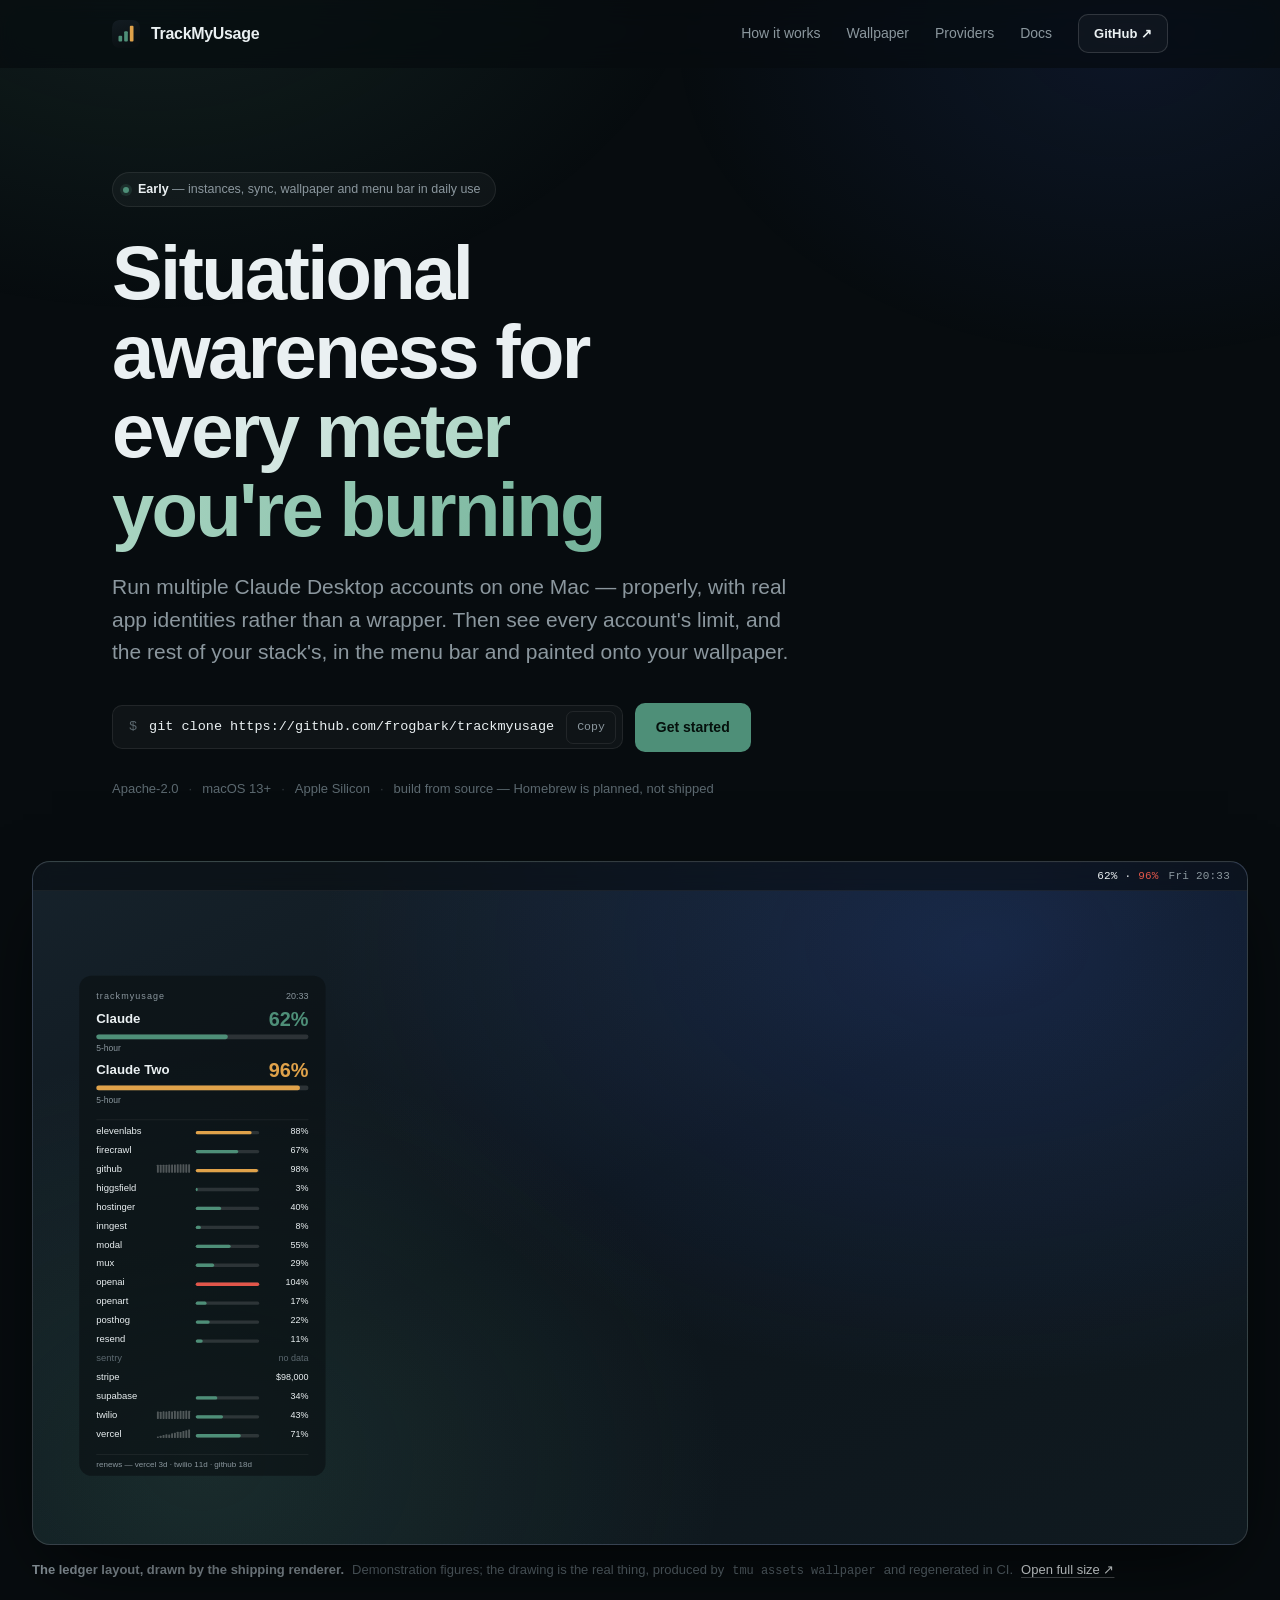
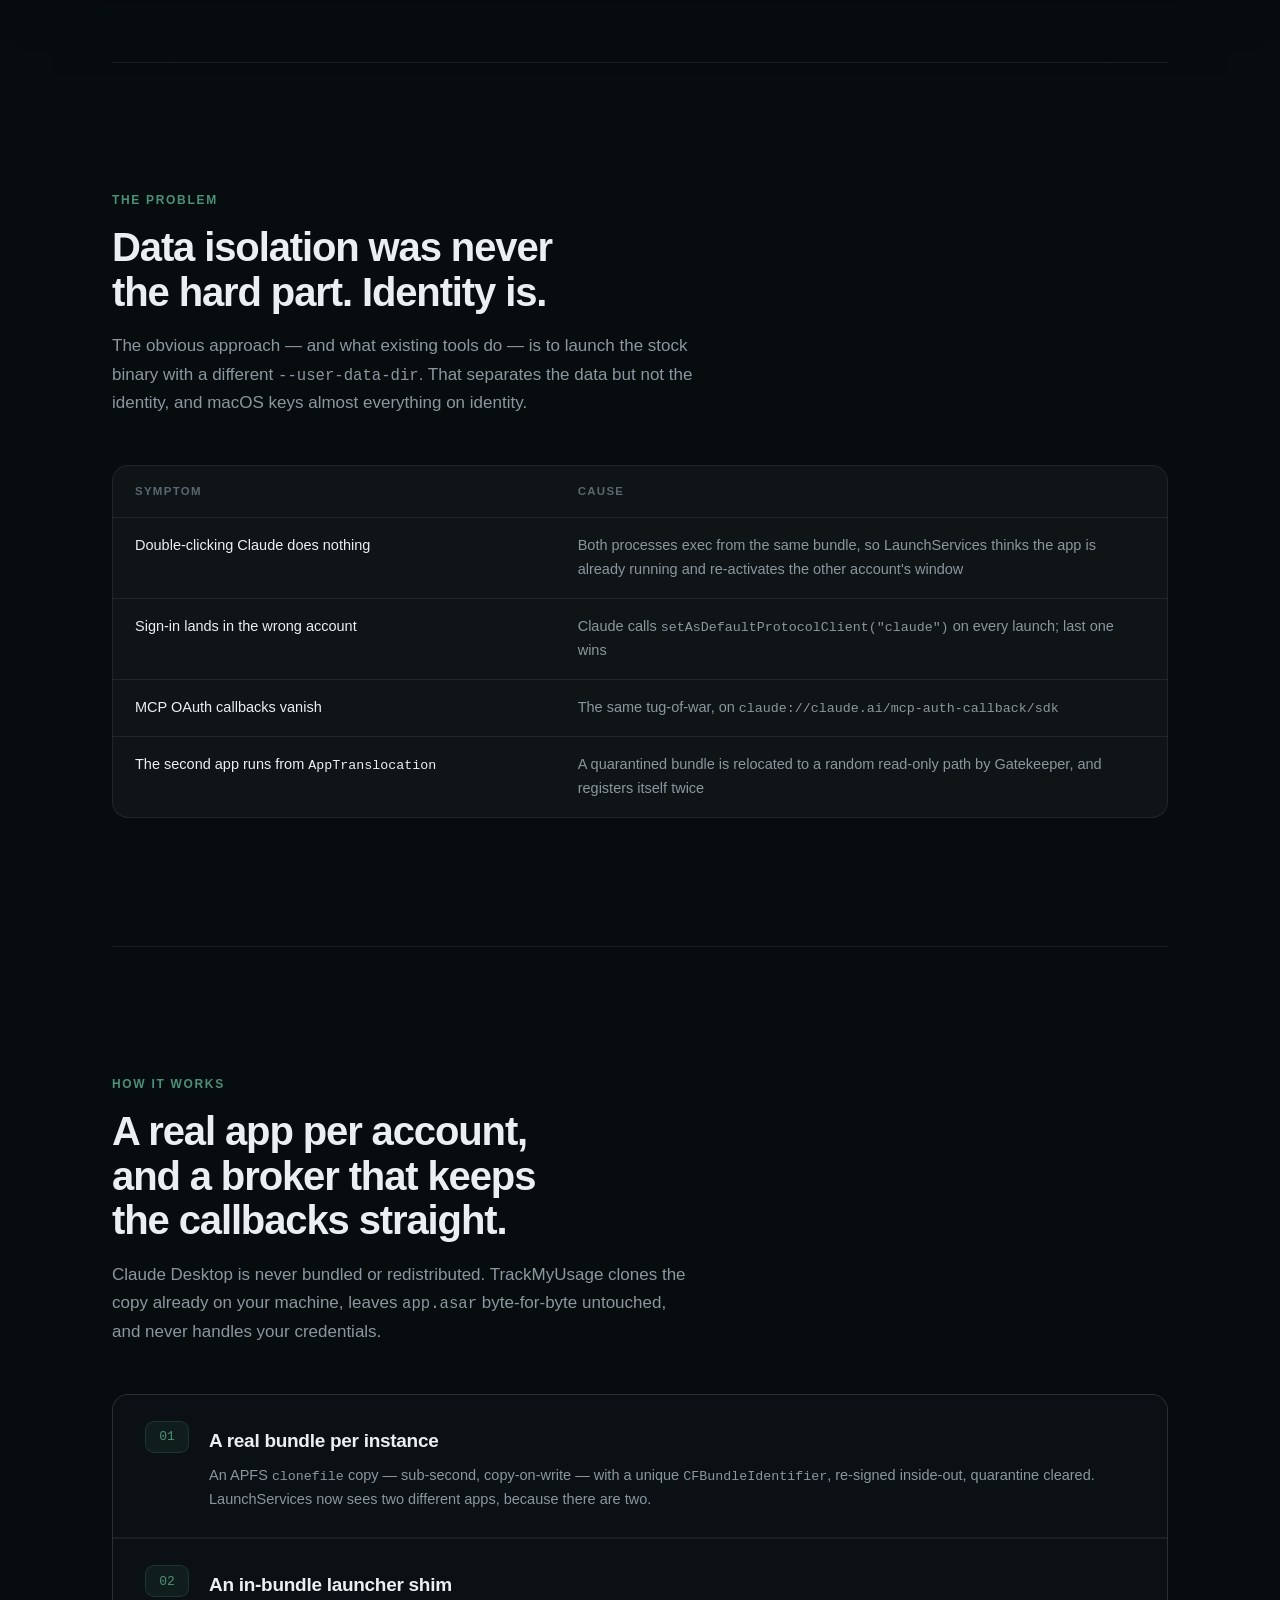
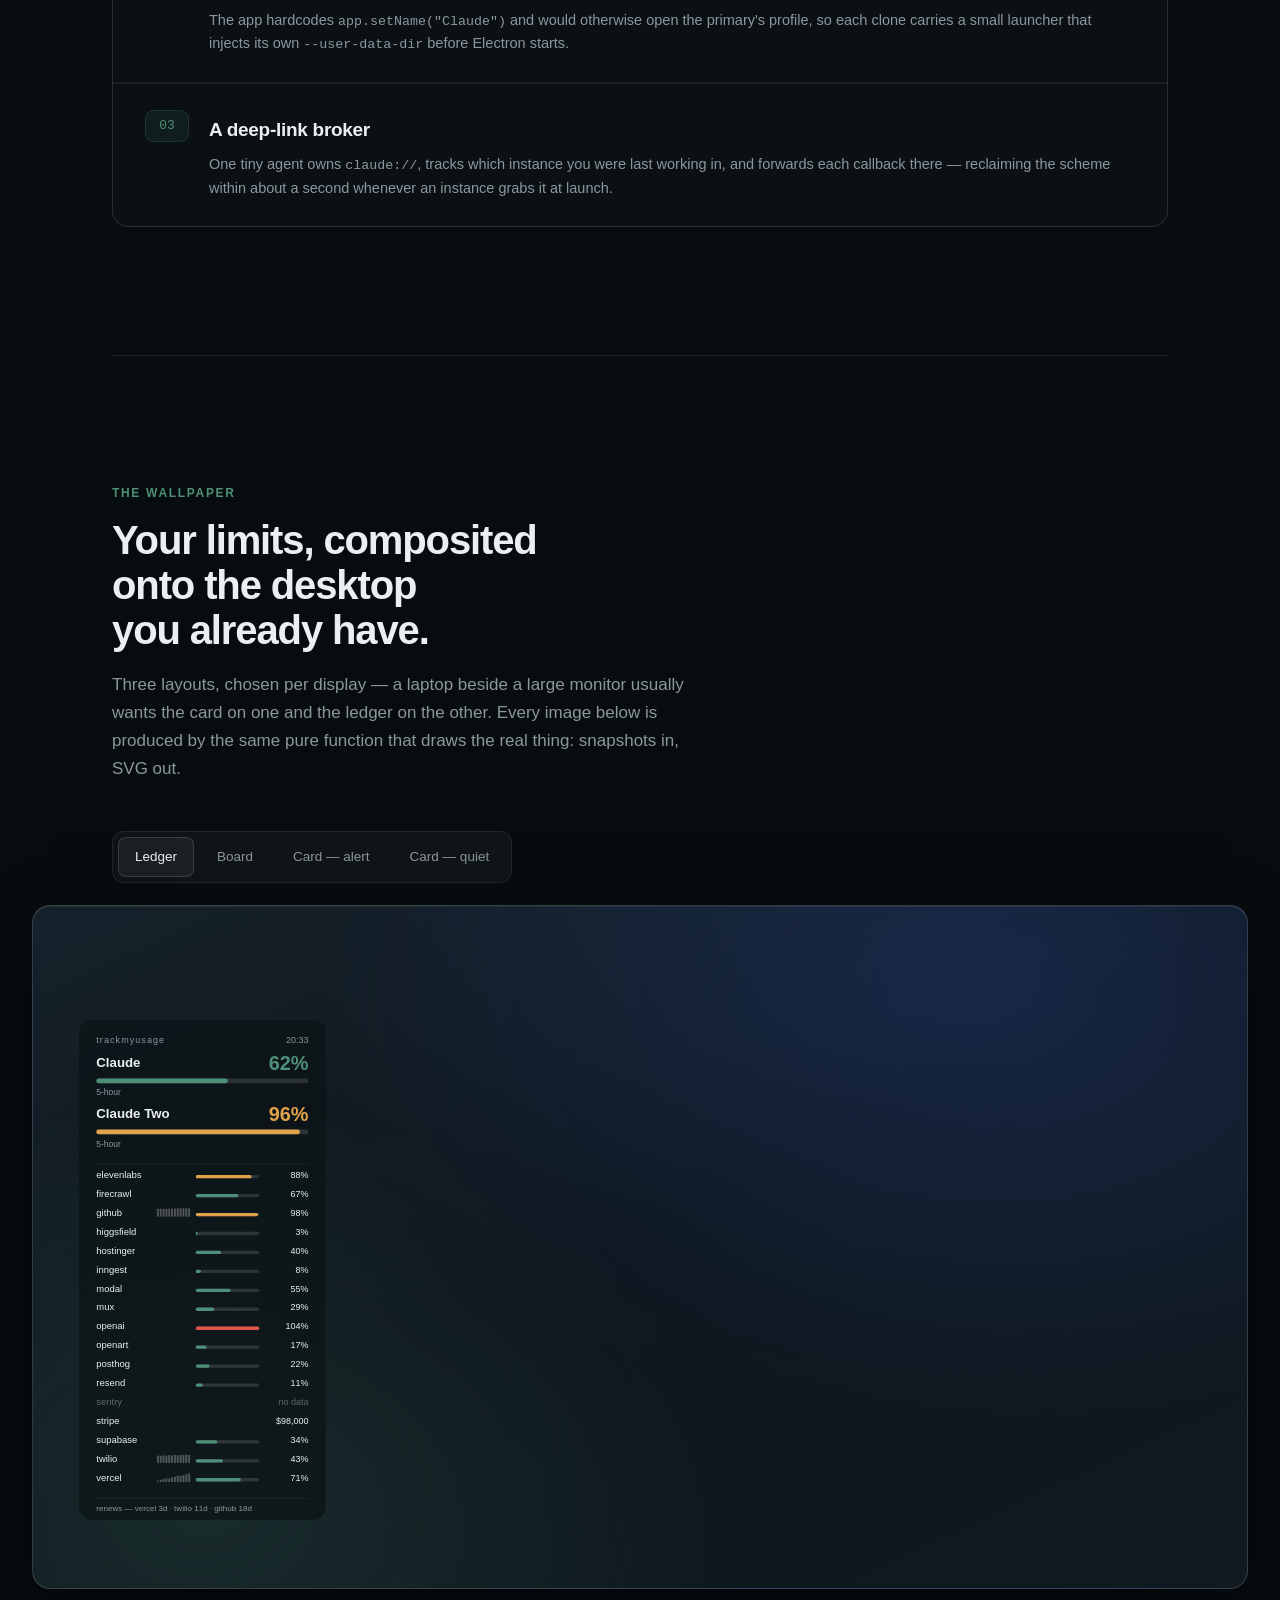
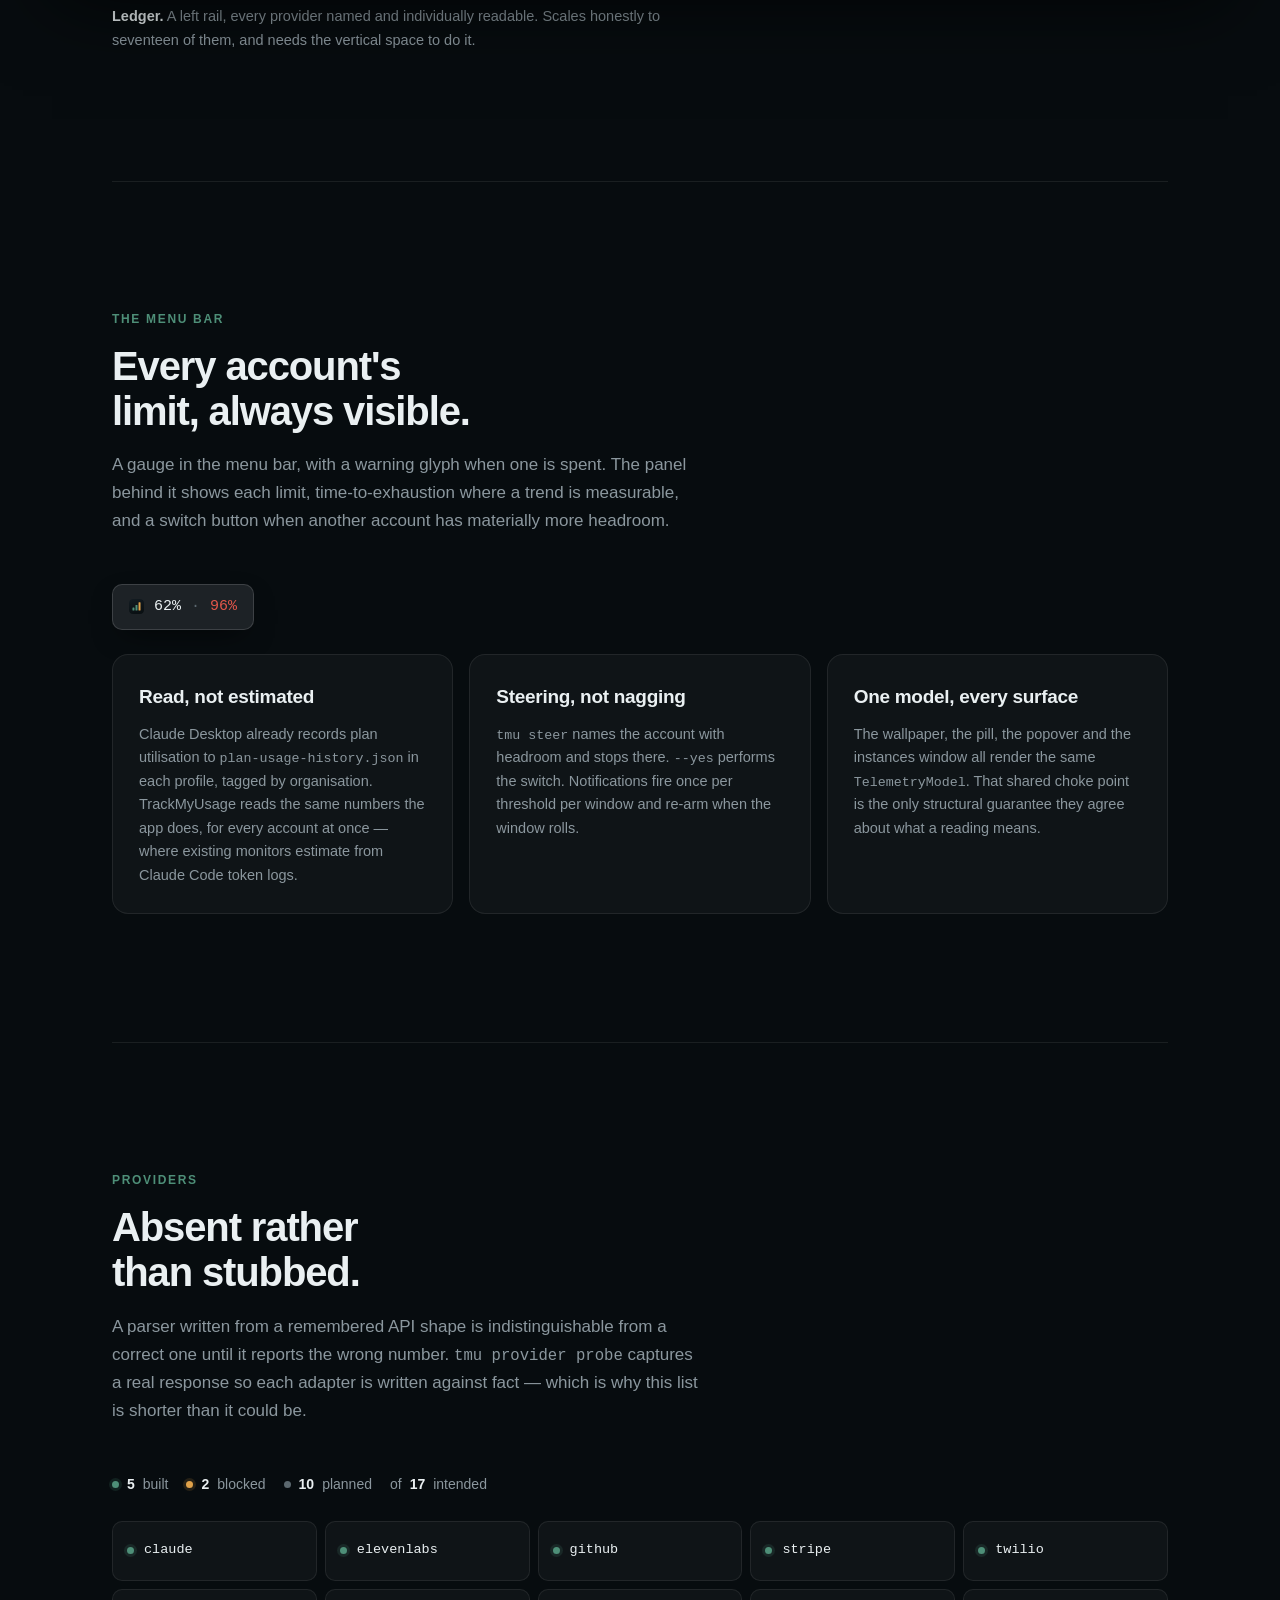
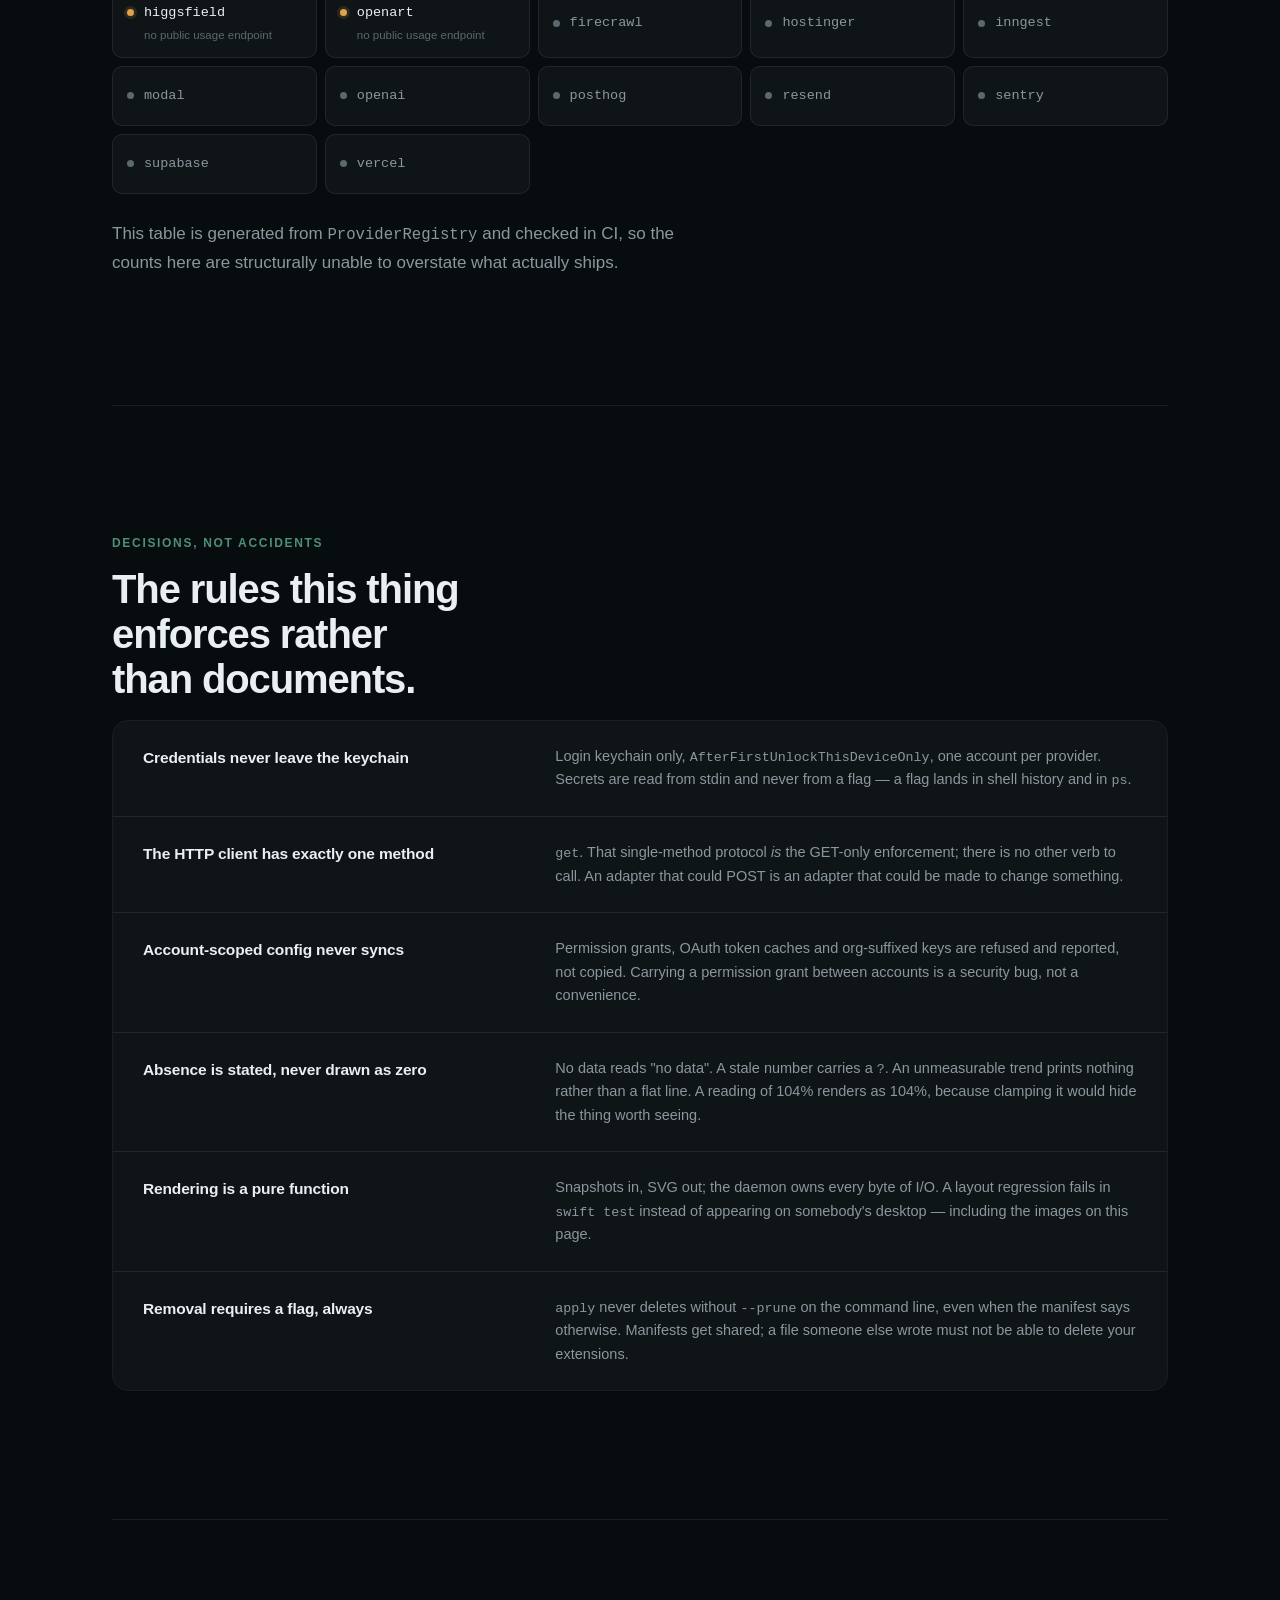
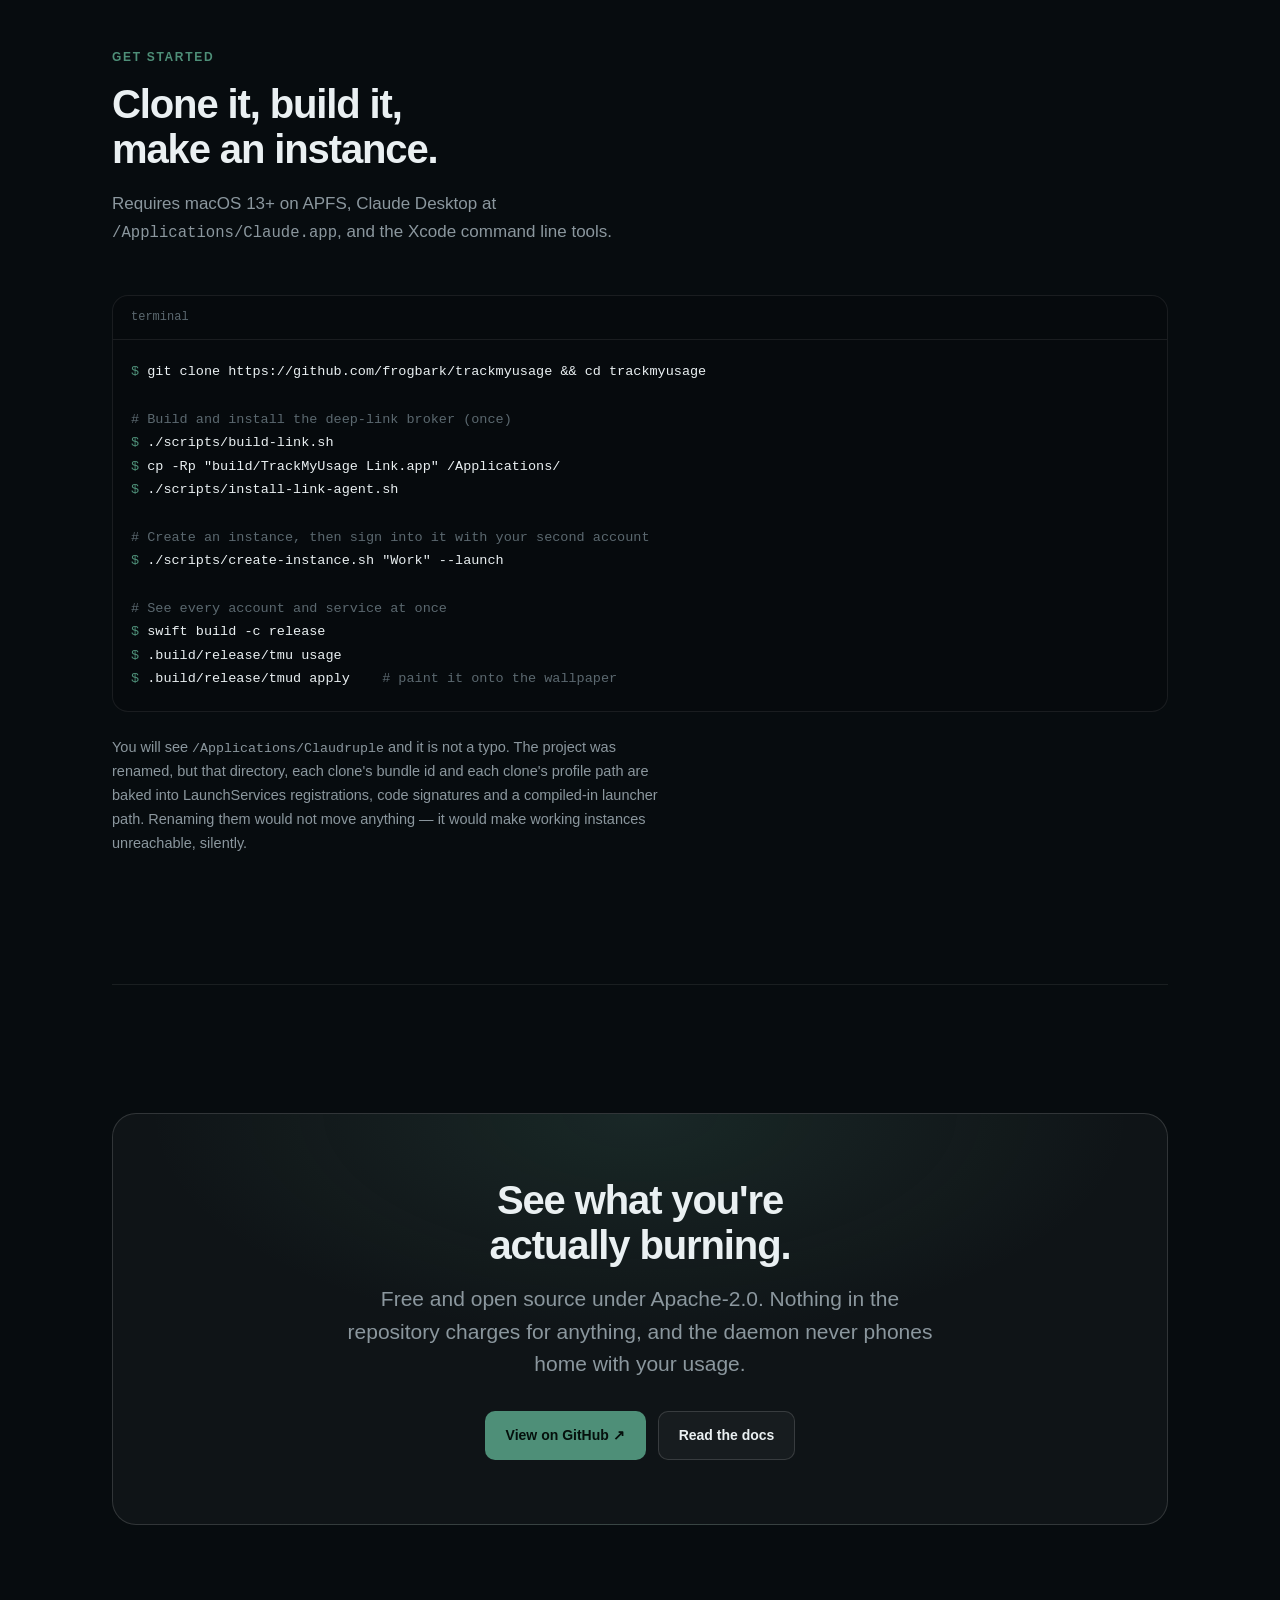
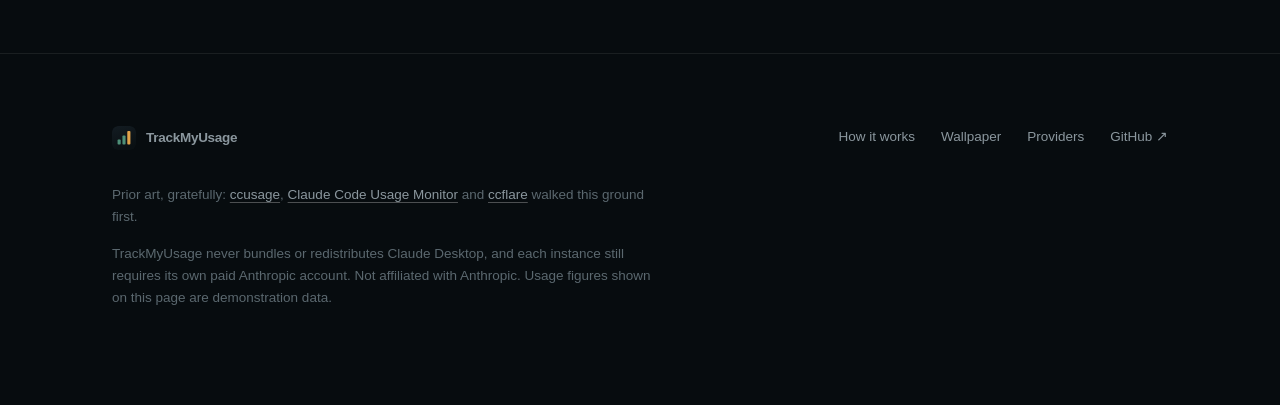
==== commit 7c6cd472: "Website: a policy the page can actually satisfy The CSP was going to ship with `script-src 'unsafe-i" ====
--- a/web/index.html
+++ b/web/index.html
@@ -27,13 +27,8 @@
 <link rel="apple-touch-icon" href="icon.svg">
 <link rel="stylesheet" href="styles.css">
 
-<script>
-// Opt into the scroll-reveal styles before first paint, and only when the thing that undoes
-// them exists. Everything marked `.reveal` is plain markup: if this never runs, the sections
-// are simply visible rather than transparent forever. Inline and in the head deliberately —
-// as an external or deferred script this would run after paint and flash the content.
-if ('IntersectionObserver' in window) document.documentElement.classList.add('js');
-</script>
+<script src="boot.js"></script>
+<script src="site.js" defer></script>
 </head>
 <body>
 
@@ -211,7 +206,7 @@
         <div class="layout-panel" id="panel-ledger" role="tabpanel" aria-labelledby="tab-ledger">
             <a class="screen-link breakout" href="wallpaper-ledger.svg" title="Open the full-size vector">
                 <div class="screen">
-                <img src="wallpaper-ledger.svg" width="2560" height="1440" loading="lazy"
+                <img src="wallpaper-ledger.svg" width="2560" height="1440"
                      alt="The ledger layout: a left rail naming every provider, with sparklines and a renewals line.">
             </div>
             </a>
@@ -224,7 +219,7 @@
         <div class="layout-panel" id="panel-board" role="tabpanel" aria-labelledby="tab-board" hidden>
             <a class="screen-link breakout" href="wallpaper-board.svg" title="Open the full-size vector">
                 <div class="screen">
-                <img src="wallpaper-board.svg" width="2560" height="1440" loading="lazy"
+                <img src="wallpaper-board.svg" width="2560" height="1440"
                      alt="The board layout: tiles across the bottom of a wide desktop.">
             </div>
             </a>
@@ -238,7 +233,7 @@
         <div class="layout-panel" id="panel-card-alert" role="tabpanel" aria-labelledby="tab-card-alert" hidden>
             <a class="screen-link breakout" href="wallpaper-card-alert.svg" title="Open the full-size vector">
                 <div class="screen">
-                <img src="wallpaper-card-alert.svg" width="2560" height="1440" loading="lazy"
+                <img src="wallpaper-card-alert.svg" width="2560" height="1440"
                      alt="The card layout in its alert form: a corner card, grown and brightened, leading with the account that is nearly spent.">
             </div>
             </a>
@@ -252,7 +247,7 @@
         <div class="layout-panel" id="panel-card-quiet" role="tabpanel" aria-labelledby="tab-card-quiet" hidden>
             <a class="screen-link breakout" href="wallpaper-card-quiet.svg" title="Open the full-size vector">
                 <div class="screen">
-                <img src="wallpaper-card-quiet.svg" width="2560" height="1440" loading="lazy"
+                <img src="wallpaper-card-quiet.svg" width="2560" height="1440"
                      alt="The card layout in its quiet form: a dim corner card showing two accounts and one line confirming the rest was checked.">
             </div>
             </a>
@@ -283,7 +278,7 @@
             </span>
         </p>
 
-        <div class="grid reveal" style="margin-top:32px">
+        <div class="grid reveal spaced">
             <div class="card">
                 <h3>Read, not estimated</h3>
                 <p>
@@ -325,7 +320,7 @@
         <p class="counts" id="counts">Loading…</p>
         <div class="matrix" id="matrix"></div>
 
-        <p class="section-lead" style="margin:26px 0 0">
+        <p class="section-lead footnote">
             This table is generated from <code>ProviderRegistry</code> and checked in CI, so the
             counts here are structurally unable to overstate what actually ships.
         </p>
@@ -413,7 +408,7 @@
 <span class="p">$</span> .build/release/tmud apply    <span class="c"># paint it onto the wallpaper</span></pre>
         </div>
 
-        <p class="layout-note" style="margin-top:20px">
+        <p class="layout-note spaced">
             You will see <code>/Applications/Claudruple</code> and it is not a typo. The project
             was renamed, but that directory, each clone's bundle id and each clone's profile path
             are baked into LaunchServices registrations, code signatures and a compiled-in
@@ -457,7 +452,7 @@
             <a href="https://github.com/Maciek-roboblog/Claude-Code-Usage-Monitor">Claude Code Usage Monitor</a>
             and <a href="https://github.com/snipeship/ccflare">ccflare</a> walked this ground first.
         </p>
-        <p style="margin-top:14px">
+        <p class="stacked">
             TrackMyUsage never bundles or redistributes Claude Desktop, and each instance still
             requires its own paid Anthropic account. Not affiliated with Anthropic.
             Usage figures shown on this page are demonstration data.
@@ -465,126 +460,6 @@
     </div>
 </footer>
 
-<script>
-// The matrix is rendered from providers.json, which is generated from ProviderRegistry and
-// checked in CI. A hand-written table here would go stale the first time an adapter landed,
-// and a page overstating coverage is exactly what this project argues against.
-fetch('providers.json')
-    .then(r => r.json())
-    .then(data => {
-        var order = { built: 0, blocked: 1, planned: 2 };
-
-        // Built with DOM calls rather than innerHTML. The data is generated from
-        // ProviderRegistry and not user input, but an adapter's note is free text written
-        // in Swift, and there is no reason for the one place it reaches a browser to be the
-        // one place a stray angle bracket becomes markup.
-        function el(tag, className, text) {
-            var node = document.createElement(tag);
-            if (className) node.className = className;
-            if (text !== undefined) node.textContent = text;
-            return node;
-        }
-
-        var counts = document.getElementById('counts');
-        counts.textContent = '';
-        ['built', 'blocked', 'planned'].forEach(function (status) {
-            var key = el('span', 'key');
-            key.appendChild(el('span', 'dot ' + status));
-            key.appendChild(el('span', 'n', data[status]));
-            key.appendChild(document.createTextNode(' ' + status));
-            counts.appendChild(key);
-        });
-        var total = el('span', 'key');
-        total.appendChild(document.createTextNode('of '));
-        total.appendChild(el('span', 'n', data.total));
-        total.appendChild(document.createTextNode(' intended'));
-        counts.appendChild(total);
-
-        // Sorted by status so the built ones lead. The JSON's own order is registry order,
-        // which is meaningful in the code and arbitrary on a page.
-        var providers = data.providers.slice().sort(function (a, b) {
-            return (order[a.status] - order[b.status]) || a.id.localeCompare(b.id);
-        });
-
-        var matrix = document.getElementById('matrix');
-        matrix.textContent = '';
-        providers.forEach(function (p) {
-            var row = el('div', 'provider ' + p.status);
-            row.appendChild(el('span', 'dot ' + p.status));
-            row.appendChild(el('span', 'name', p.id));
-            if (p.note) row.appendChild(el('span', 'note', p.note));
-            matrix.appendChild(row);
-        });
-    })
-    .catch(function () {
-        document.getElementById('counts').textContent =
-            'Provider list unavailable — see the repository.';
-    });
-
-// Layout switcher.
-(function () {
-    var tabs = Array.prototype.slice.call(document.querySelectorAll('[role="tab"]'));
-    if (!tabs.length) return;
-
-    function select(tab) {
-        tabs.forEach(function (t) {
-            var on = t === tab;
-            t.setAttribute('aria-selected', on ? 'true' : 'false');
-            document.getElementById(t.getAttribute('aria-controls')).hidden = !on;
-        });
-    }
-
-    tabs.forEach(function (tab, i) {
-        tab.addEventListener('click', function () { select(tab); });
-        // Arrow-key movement is what makes a tablist a tablist rather than a row of buttons
-        // wearing the role.
-        tab.addEventListener('keydown', function (e) {
-            var next = e.key === 'ArrowRight' ? i + 1 : e.key === 'ArrowLeft' ? i - 1 : -1;
-            if (next < 0) return;
-            e.preventDefault();
-            var target = tabs[(next + tabs.length) % tabs.length];
-            select(target);
-            target.focus();
-        });
-    });
-})();
-
-// Copy button. Falls back to leaving the text selectable, which is why the command is also
-// wrapped in `user-select: all`.
-document.querySelectorAll('.copy').forEach(function (button) {
-    button.addEventListener('click', function () {
-        var text = document.getElementById(button.dataset.copy).textContent;
-        navigator.clipboard.writeText(text).then(function () {
-            button.textContent = 'Copied';
-            button.classList.add('done');
-            setTimeout(function () {
-                button.textContent = 'Copy';
-                button.classList.remove('done');
-            }, 1600);
-        });
-    });
-});
-
-// Nav hairline, and scroll reveal.
-(function () {
-    var nav = document.getElementById('nav');
-    var onScroll = function () { nav.classList.toggle('scrolled', window.scrollY > 8); };
-    onScroll();
-    window.addEventListener('scroll', onScroll, { passive: true });
-
-    // Only opt elements into the animation when it can actually be undone. Applying the
-    // hidden state without an observer to remove it would leave the page blank.
-    if (!('IntersectionObserver' in window)) return;
-    var observer = new IntersectionObserver(function (entries) {
-        entries.forEach(function (entry) {
-            if (!entry.isIntersecting) return;
-            entry.target.classList.add('in');
-            observer.unobserve(entry.target);
-        });
-    }, { rootMargin: '0px 0px -8% 0px' });
-    document.querySelectorAll('.reveal').forEach(function (el) { observer.observe(el); });
-})();
-</script>
 
 </body>
 </html>
--- a/web/styles.css
+++ b/web/styles.css
@@ -1093,6 +1093,23 @@
     margin-left: 10px;
 }
 
+/* ---------------------------------------------------------------- Spacing utilities */
+
+/* These exist so the markup carries no `style` attributes. Inline styles would force
+   `style-src 'unsafe-inline'` into the Content-Security-Policy in vercel.json, which is a
+   real weakening of the policy to save four rules. */
+.spaced {
+    margin-top: 24px;
+}
+
+.stacked {
+    margin-top: 14px;
+}
+
+.footnote {
+    margin: 26px 0 0;
+}
+
 /* ---------------------------------------------------------------- Motion */
 
 /* Scroll reveal, gated on `.js` — which is set by an inline script in the head, and only
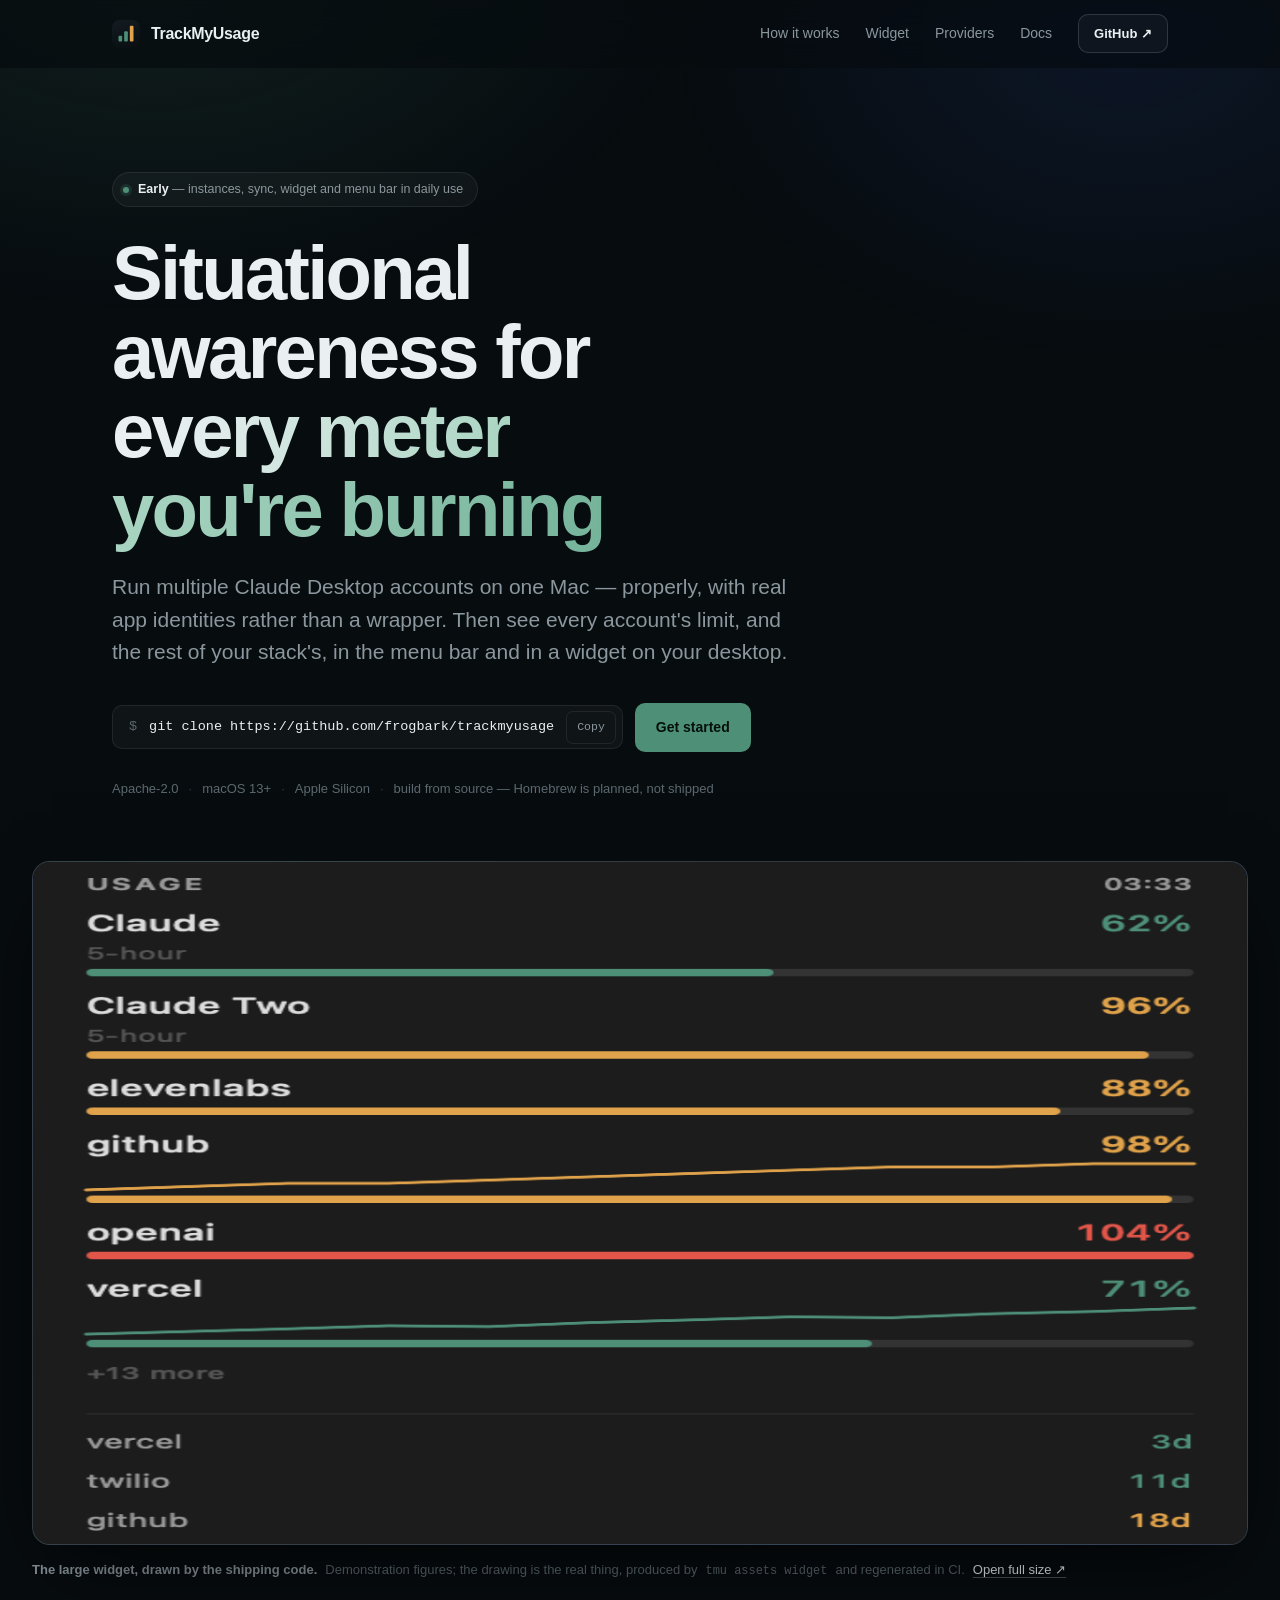
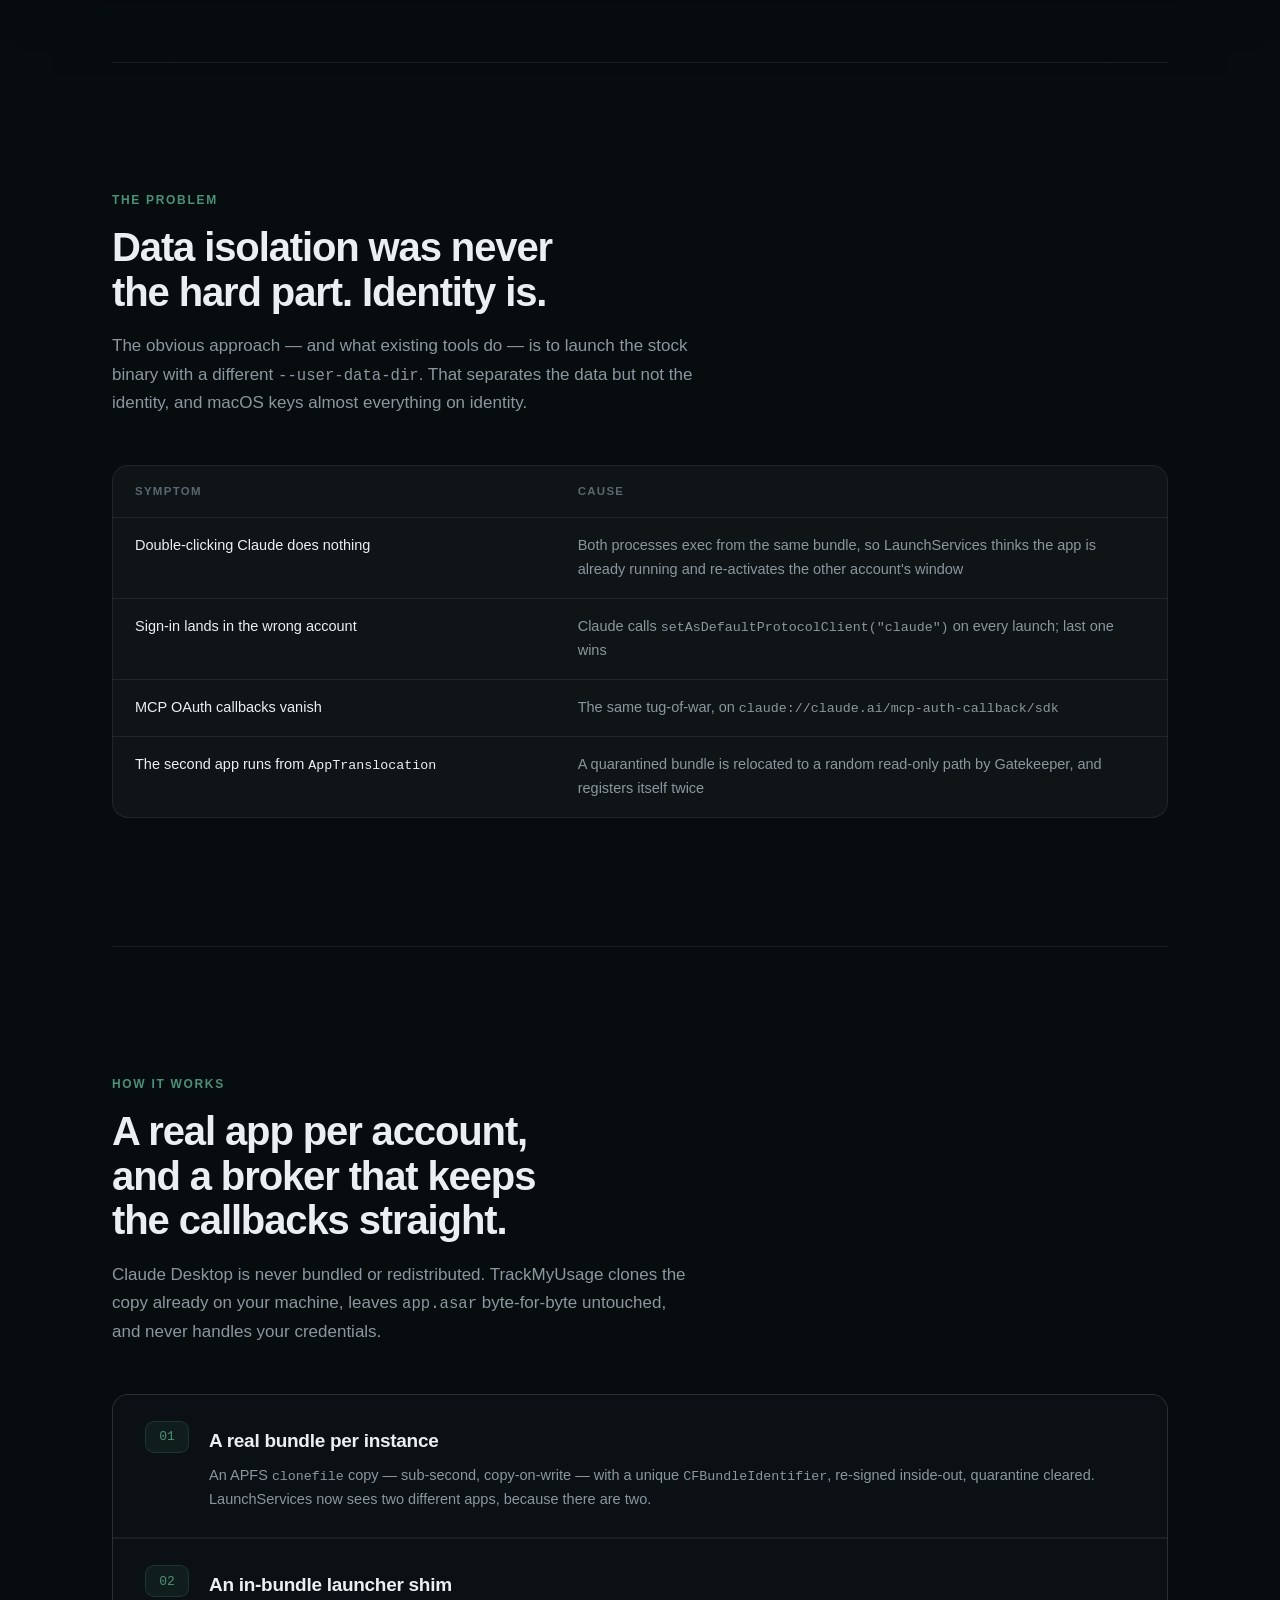
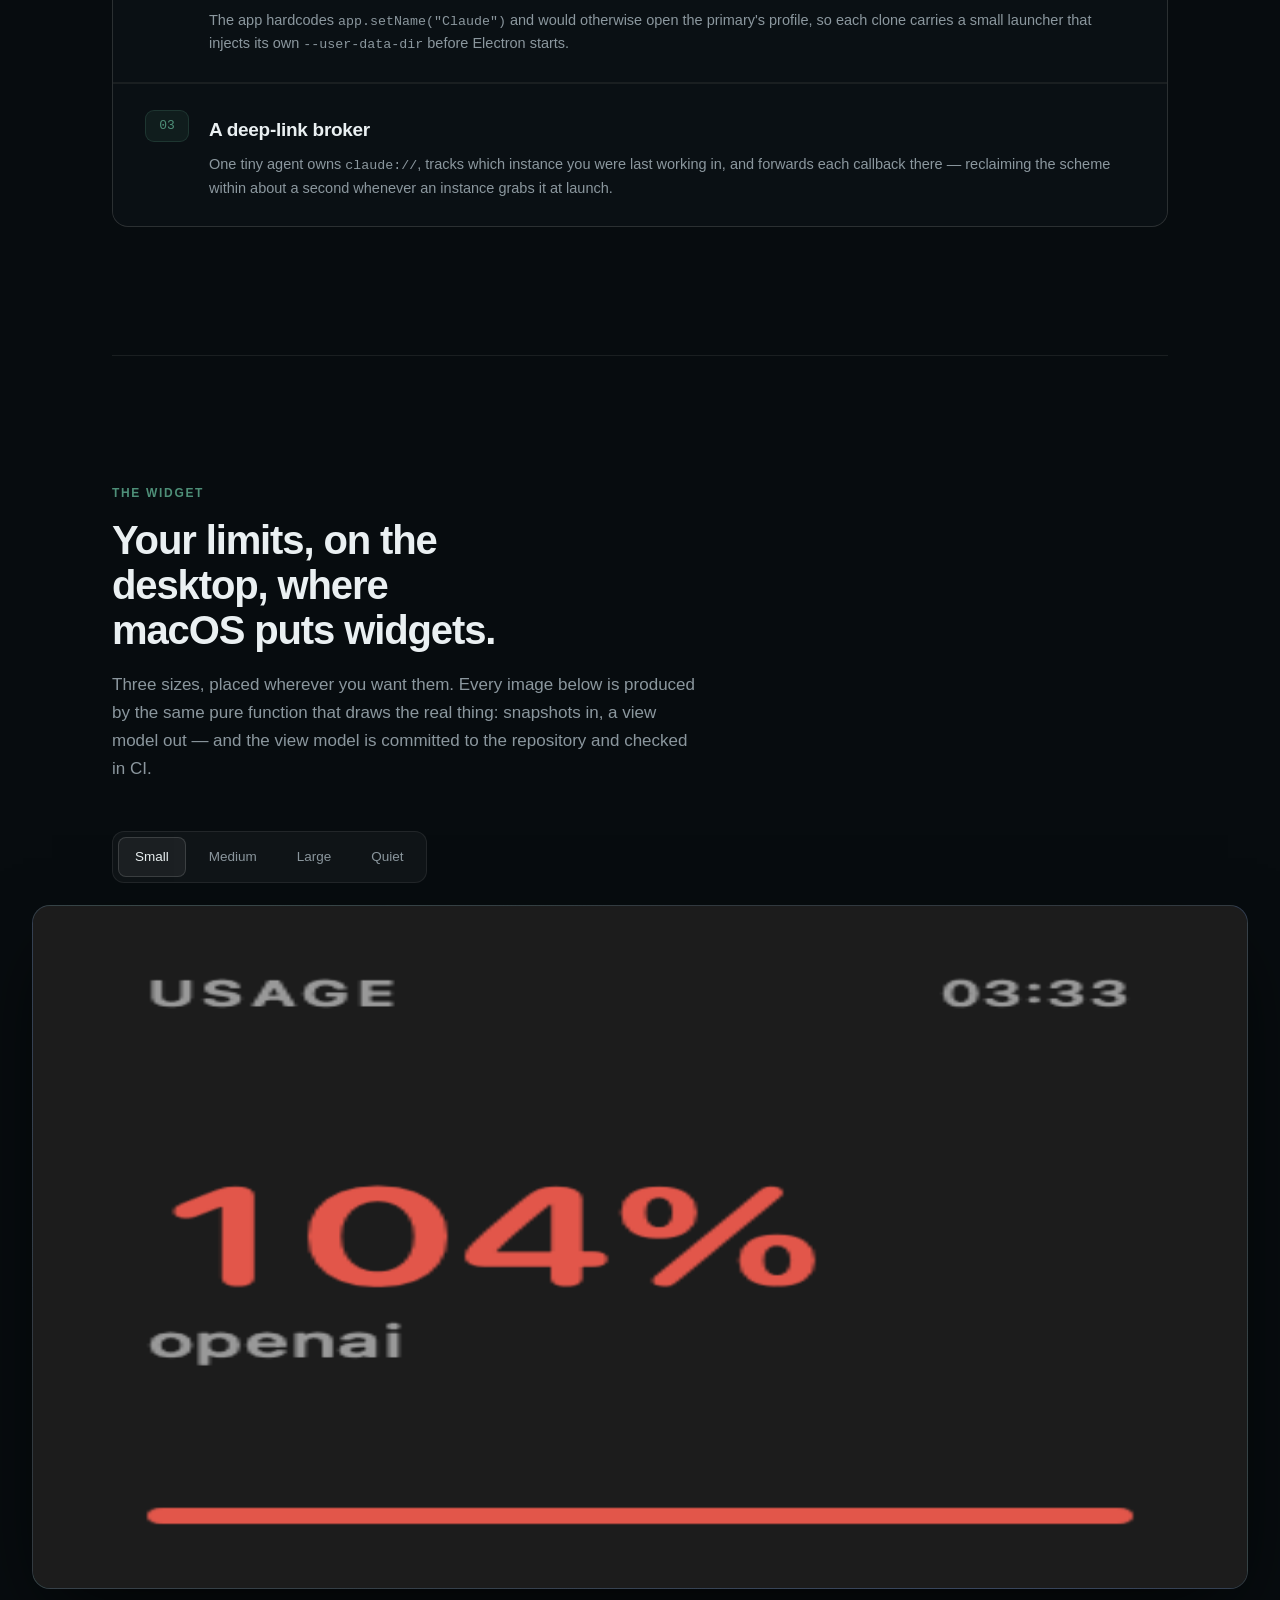
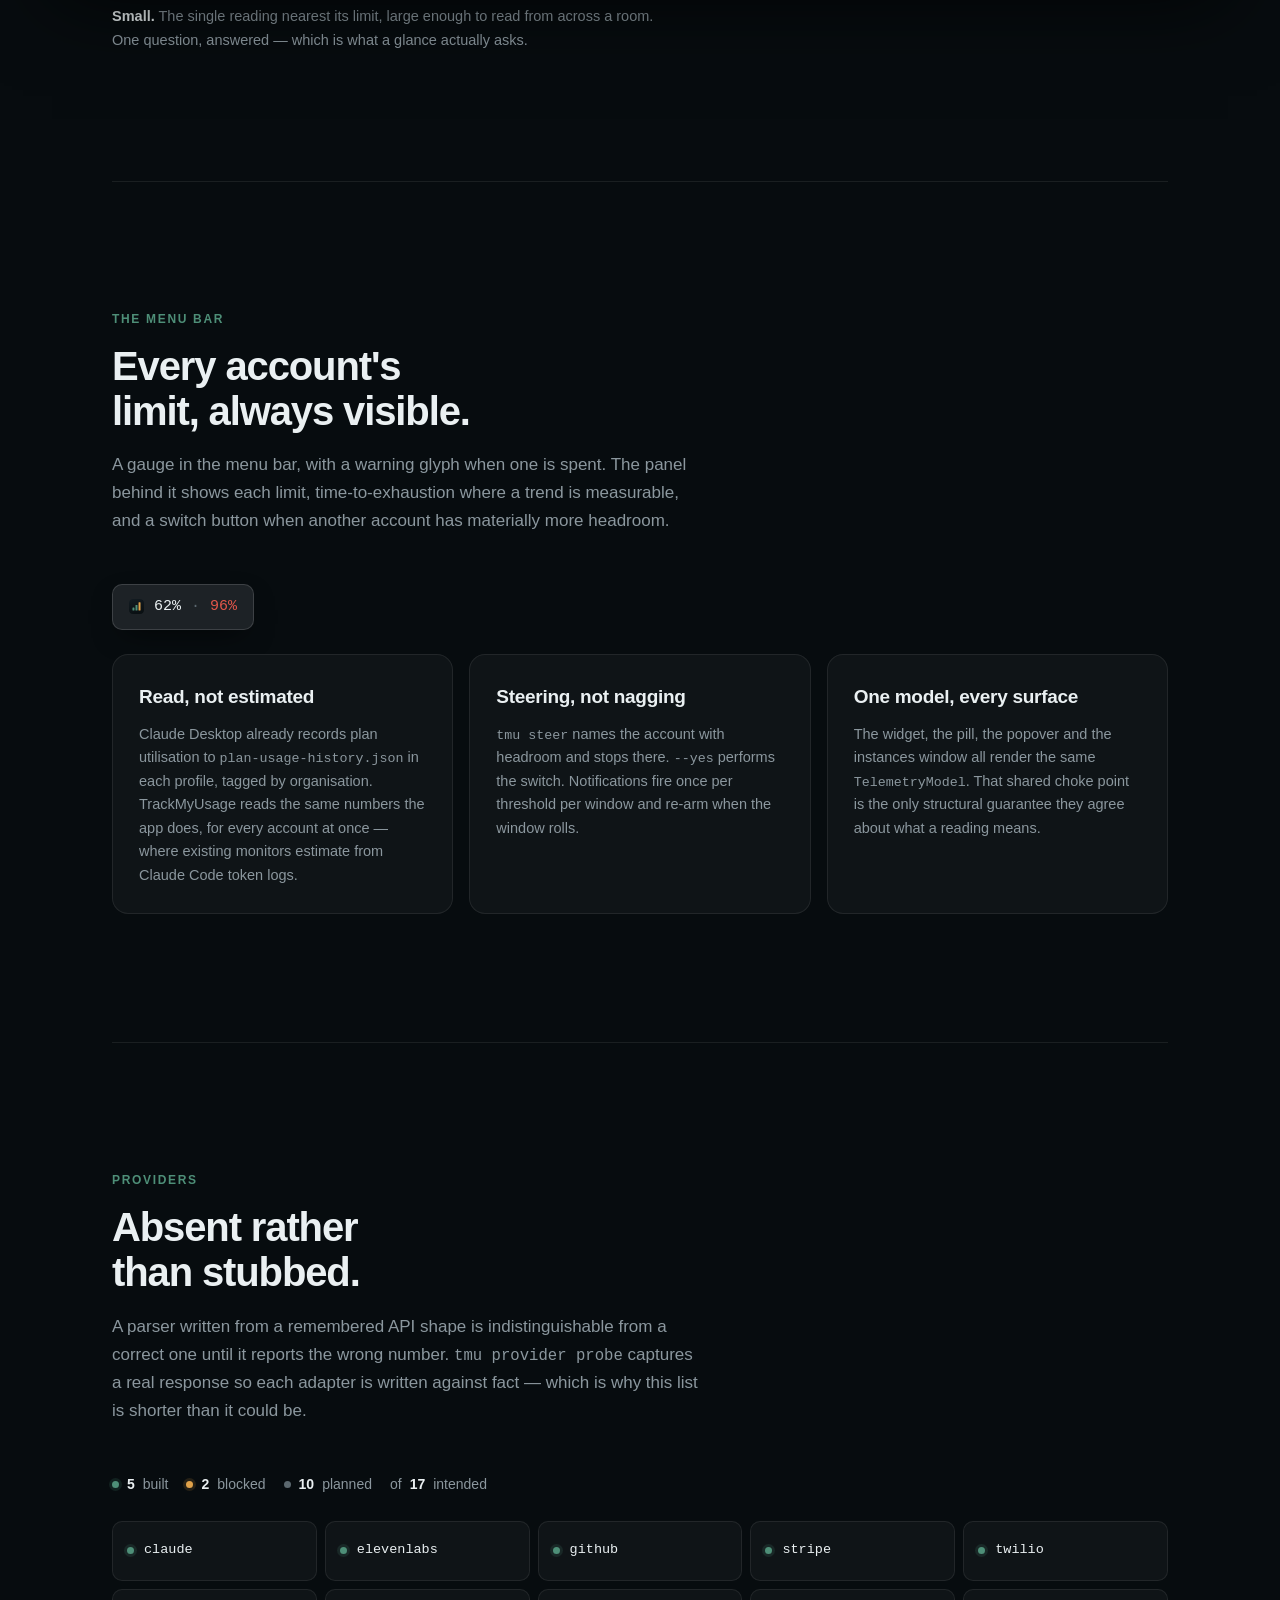
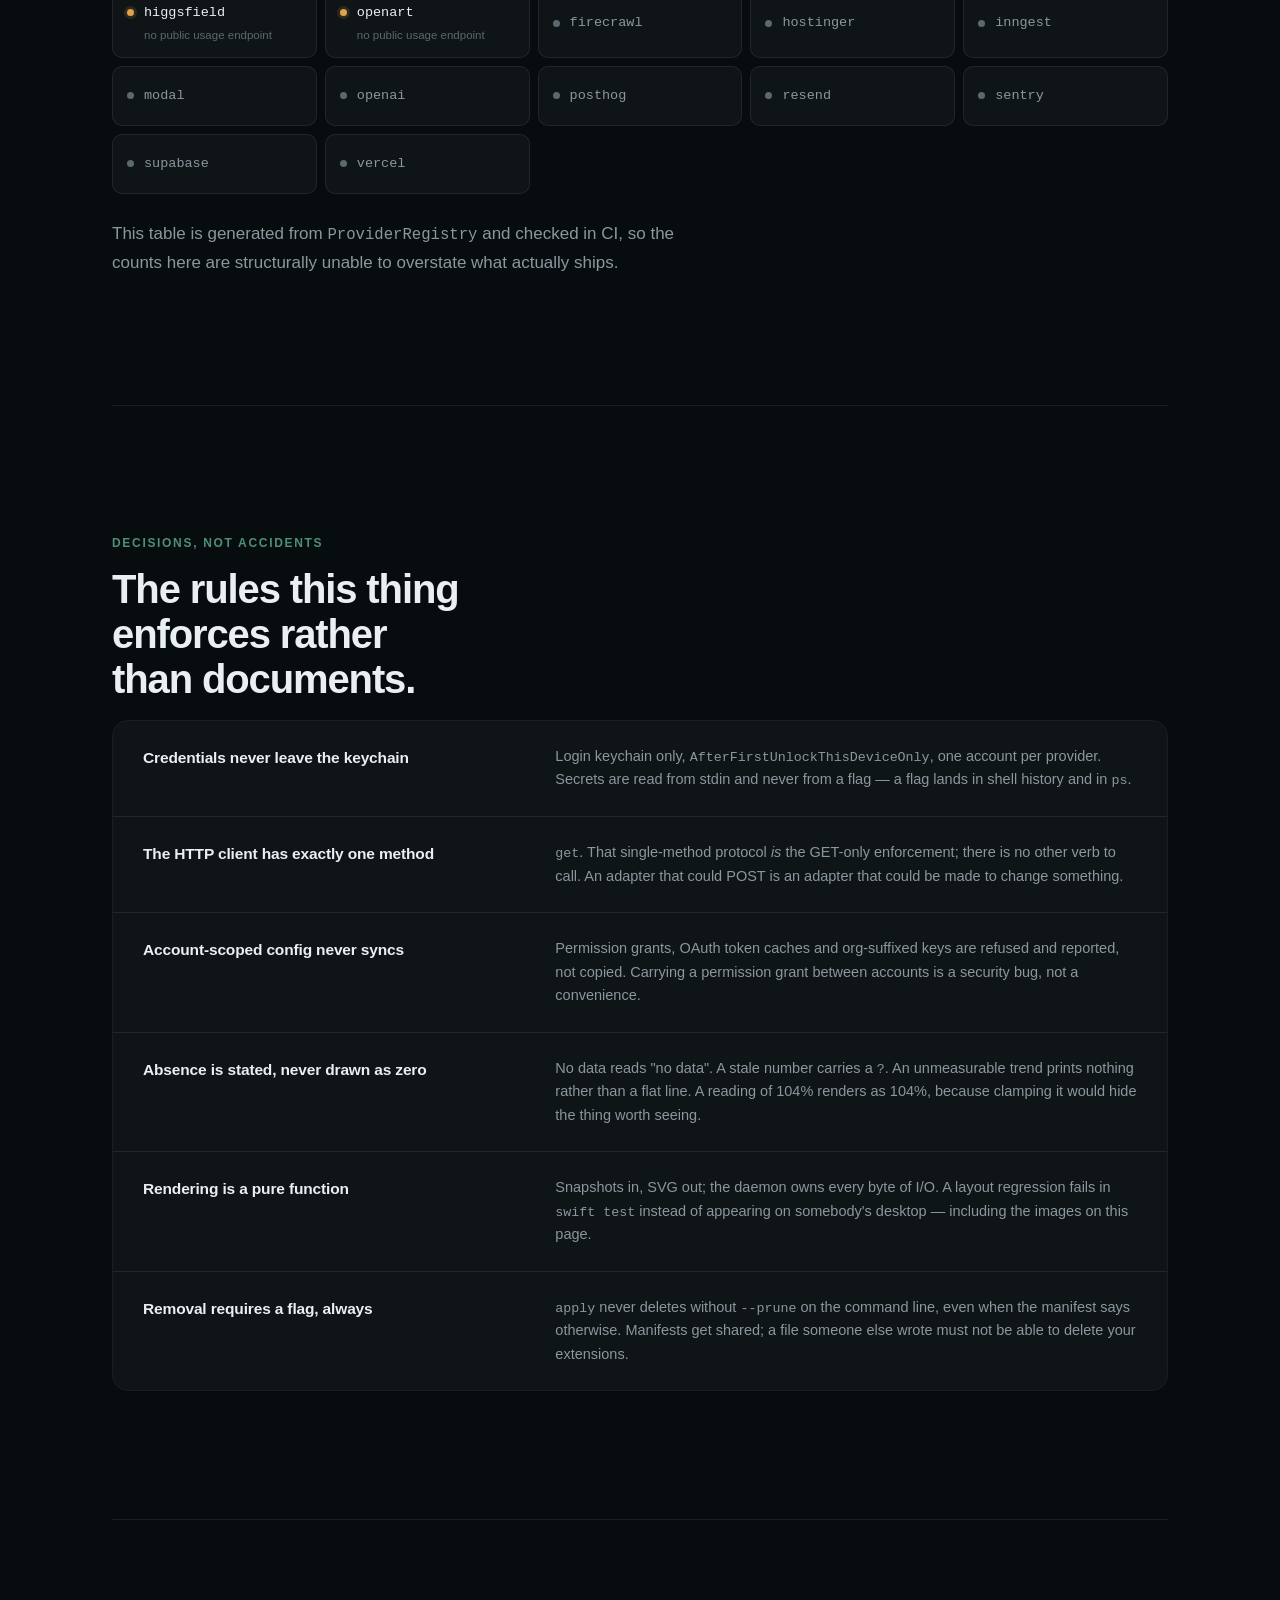
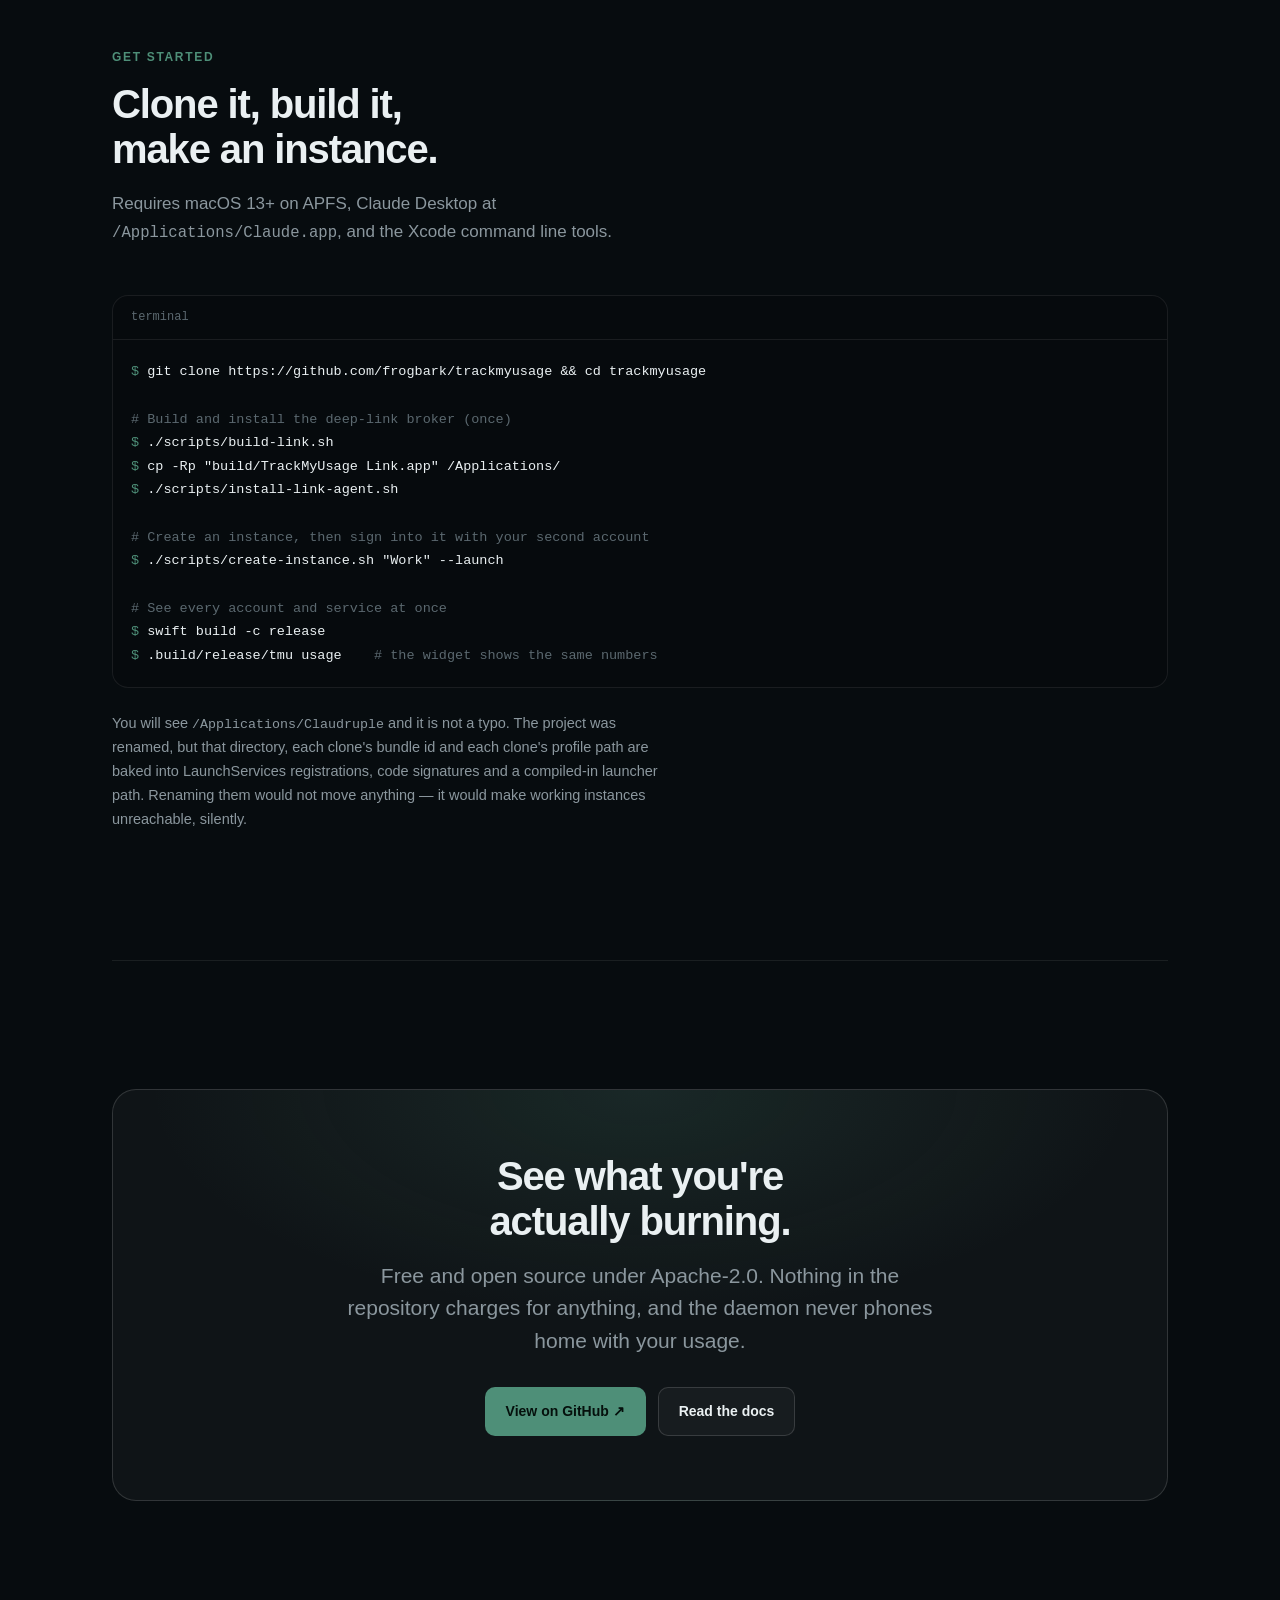
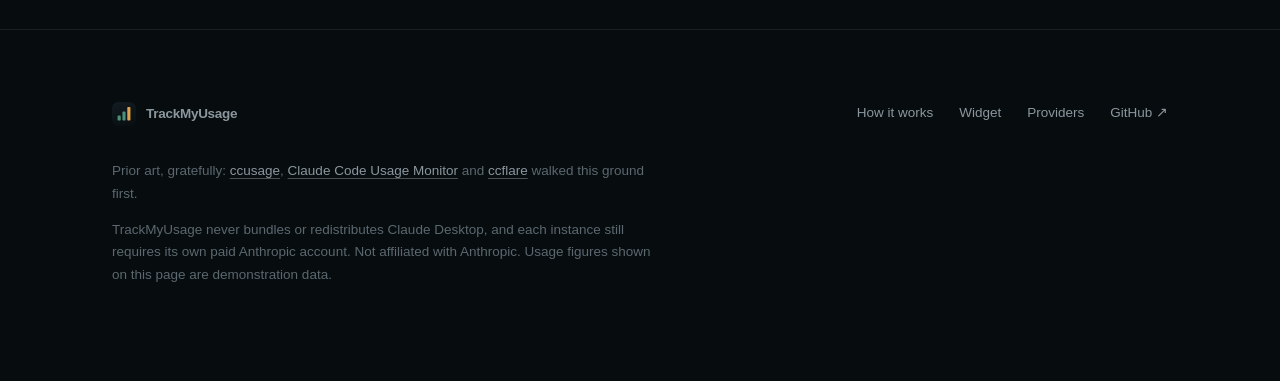
==== commit b830aa41: "Docs: the wallpaper is gone, and everything says so The prose sweep. These comments are load-bearing" ====
--- a/web/index.html
+++ b/web/index.html
@@ -4,7 +4,7 @@
 <meta charset="utf-8">
 <meta name="viewport" content="width=device-width, initial-scale=1">
 <title>TrackMyUsage — situational awareness for every meter you're burning</title>
-<meta name="description" content="Run multiple Claude Desktop accounts on one Mac with real app identities, then see every account's limit — and the rest of your stack's — in the menu bar and on your wallpaper. Open source, macOS, no credentials leave your keychain.">
+<meta name="description" content="Run multiple Claude Desktop accounts on one Mac with real app identities, then see every account's limit — and the rest of your stack's — in the menu bar and in a desktop widget. Open source, macOS, no credentials leave your keychain.">
 <link rel="canonical" href="https://trackmyusage.dev/">
 <meta name="theme-color" content="#070c0f">
 
@@ -12,15 +12,15 @@
 <meta property="og:site_name" content="TrackMyUsage">
 <meta property="og:url" content="https://trackmyusage.dev/">
 <meta property="og:title" content="TrackMyUsage — situational awareness for every meter you're burning">
-<meta property="og:description" content="Multiple Claude Desktop accounts on one Mac, properly isolated. Every limit in your stack, in the menu bar and on your wallpaper.">
-<!-- Generated by `tmu assets social` from the same renderer that draws the wallpaper, so
+<meta property="og:description" content="Multiple Claude Desktop accounts on one Mac, properly isolated. Every limit in your stack, in the menu bar and in a desktop widget.">
+<!-- Generated by `tmu assets social` from the same code that draws the widget, so
      the link preview cannot show a layout the code does not produce. -->
 <meta property="og:image" content="https://trackmyusage.dev/og.png">
 <meta property="og:image:width" content="1200">
 <meta property="og:image:height" content="630">
 <meta name="twitter:card" content="summary_large_image">
 <meta name="twitter:title" content="TrackMyUsage — situational awareness for every meter you're burning">
-<meta name="twitter:description" content="Multiple Claude Desktop accounts on one Mac, properly isolated. Every limit in your stack, in the menu bar and on your wallpaper.">
+<meta name="twitter:description" content="Multiple Claude Desktop accounts on one Mac, properly isolated. Every limit in your stack, in the menu bar and in a desktop widget.">
 <meta name="twitter:image" content="https://trackmyusage.dev/og.png">
 
 <link rel="icon" href="mark.svg">
@@ -40,7 +40,7 @@
         </a>
         <span class="nav-links">
             <a class="hide-sm" href="#how">How it works</a>
-            <a class="hide-sm" href="#wallpaper">Wallpaper</a>
+            <a class="hide-sm" href="#widget">Widget</a>
             <a href="#providers">Providers</a>
             <a class="hide-sm" href="https://github.com/frogbark/trackmyusage#readme">Docs</a>
             <a class="button ghost" href="https://github.com/frogbark/trackmyusage">GitHub&nbsp;↗</a>
@@ -53,7 +53,7 @@
     <header class="hero">
         <a class="pill-tag" href="https://github.com/frogbark/trackmyusage#readme">
             <span class="dot"></span>
-            <span><strong>Early</strong> — instances, sync, wallpaper and menu bar in daily use</span>
+            <span><strong>Early</strong> — instances, sync, widget and menu bar in daily use</span>
         </a>
 
         <h1>Situational awareness for <span class="grad">every meter you're burning</span></h1>
@@ -61,7 +61,7 @@
         <p class="lead">
             Run multiple Claude Desktop accounts on one Mac — properly, with real app
             identities rather than a wrapper. Then see every account's limit, and the rest of
-            your stack's, in the menu bar and painted onto your wallpaper.
+            your stack's, in the menu bar and in a widget on your desktop.
         </p>
 
         <!-- The command here is the one that works today. It said `brew install
@@ -86,24 +86,23 @@
         </p>
 
         <figure class="hero-figure breakout reveal">
-            <!-- Linked to the vector itself. It is the same file the page renders, and it
-                 scales to any zoom — which is the honest answer to a panel that is genuinely
-                 small on a 2560-wide desktop. -->
-            <a class="screen-link" href="wallpaper-ledger.svg" title="Open the full-size vector">
+            <!-- Linked to the PNG the build produces. It is the same file the page renders,
+                 drawn by the code that draws the real widget. -->
+            <a class="screen-link" href="widget-large-busy.png" title="Open the full-size image">
                 <div class="screen">
                     <div class="menubar" aria-hidden="true">
                         <span class="gauge">62%&nbsp;·&nbsp;<span class="hot">96%</span></span>
                         <span>Fri 20:33</span>
                     </div>
-                    <img src="wallpaper-ledger.svg" width="2560" height="1440"
-                         alt="A desktop wallpaper with a panel down the left edge listing two Claude accounts at 62% and 96%, then seventeen services with usage bars — openai at 104% in red, sentry reading no data, stripe showing $98,000.">
+                    <img src="widget-large-busy.png" width="728" height="728"
+                         alt="A desktop widget listing two Claude accounts at 62% and 96%, then services with usage bars — openai at 104% in red — and the three subscriptions renewing next.">
                 </div>
             </a>
             <figcaption>
-                <b>The ledger layout, drawn by the shipping renderer.</b>
+                <b>The large widget, drawn by the shipping code.</b>
                 Demonstration figures; the drawing is the real thing, produced by
-                <code>tmu assets wallpaper</code> and regenerated in CI.
-                <a href="wallpaper-ledger.svg">Open full size&nbsp;↗</a>
+                <code>tmu assets widget</code> and regenerated in CI.
+                <a href="widget-large-busy.png">Open full size&nbsp;↗</a>
             </figcaption>
         </figure>
     </header>
@@ -187,77 +186,77 @@
         </div>
     </section>
 
-    <section id="wallpaper">
-        <p class="eyebrow">The wallpaper</p>
-        <h2>Your limits, composited onto the desktop you already have.</h2>
-        <p class="section-lead">
-            Three layouts, chosen per display — a laptop beside a large monitor usually wants
-            the card on one and the ledger on the other. Every image below is produced by the
-            same pure function that draws the real thing: snapshots in, SVG out.
-        </p>
-
-        <div class="switcher" role="tablist" aria-label="Wallpaper layouts">
-            <button role="tab" id="tab-ledger" aria-controls="panel-ledger" aria-selected="true">Ledger</button>
-            <button role="tab" id="tab-board" aria-controls="panel-board" aria-selected="false">Board</button>
-            <button role="tab" id="tab-card-alert" aria-controls="panel-card-alert" aria-selected="false">Card — alert</button>
-            <button role="tab" id="tab-card-quiet" aria-controls="panel-card-quiet" aria-selected="false">Card — quiet</button>
-        </div>
-
-        <div class="layout-panel" id="panel-ledger" role="tabpanel" aria-labelledby="tab-ledger">
-            <a class="screen-link breakout" href="wallpaper-ledger.svg" title="Open the full-size vector">
+    <section id="widget">
+        <p class="eyebrow">The widget</p>
+        <h2>Your limits, on the desktop, where macOS puts widgets.</h2>
+        <p class="section-lead">
+            Three sizes, placed wherever you want them. Every image below is produced by the
+            same pure function that draws the real thing: snapshots in, a view model out —
+            and the view model is committed to the repository and checked in CI.
+        </p>
+
+        <div class="switcher" role="tablist" aria-label="Widget families">
+            <button role="tab" id="tab-small" aria-controls="panel-small" aria-selected="true">Small</button>
+            <button role="tab" id="tab-medium" aria-controls="panel-medium" aria-selected="false">Medium</button>
+            <button role="tab" id="tab-large" aria-controls="panel-large" aria-selected="false">Large</button>
+            <button role="tab" id="tab-quiet" aria-controls="panel-quiet" aria-selected="false">Quiet</button>
+        </div>
+
+        <div class="layout-panel" id="panel-small" role="tabpanel" aria-labelledby="tab-small">
+            <a class="screen-link breakout" href="widget-small-busy.png" title="Open the full-size image">
                 <div class="screen">
-                <img src="wallpaper-ledger.svg" width="2560" height="1440"
-                     alt="The ledger layout: a left rail naming every provider, with sparklines and a renewals line.">
+                <img src="widget-small-busy.png" width="340" height="340"
+                     alt="The small widget: one reading, openai at 104%, in red with a full bar.">
             </div>
             </a>
             <p class="layout-note">
-                <b>Ledger.</b> A left rail, every provider named and individually readable.
-                Scales honestly to seventeen of them, and needs the vertical space to do it.
+                <b>Small.</b> The single reading nearest its limit, large enough to read from
+                across a room. One question, answered — which is what a glance actually asks.
             </p>
         </div>
 
-        <div class="layout-panel" id="panel-board" role="tabpanel" aria-labelledby="tab-board" hidden>
-            <a class="screen-link breakout" href="wallpaper-board.svg" title="Open the full-size vector">
+        <div class="layout-panel" id="panel-medium" role="tabpanel" aria-labelledby="tab-medium" hidden>
+            <a class="screen-link breakout" href="widget-medium-busy.png" title="Open the full-size image">
                 <div class="screen">
-                <img src="wallpaper-board.svg" width="2560" height="1440"
-                     alt="The board layout: tiles across the bottom of a wide desktop.">
+                <img src="widget-medium-busy.png" width="728" height="340"
+                     alt="The medium widget: two Claude accounts at 62% and 96%, each with the window its percentage is measured over.">
             </div>
             </a>
             <p class="layout-note">
-                <b>Board.</b> Tiles across the bottom of a wide desktop — the same information,
-                taken in at a glance rather than read downward. Falls back to the rail when the
-                display is too narrow to carry it, rather than squeezing four columns into a laptop.
+                <b>Medium.</b> The account ledger, with the window each percentage is measured
+                over. Managing several accounts of one provider is what this project is for, so
+                at this size those are what you get.
             </p>
         </div>
 
-        <div class="layout-panel" id="panel-card-alert" role="tabpanel" aria-labelledby="tab-card-alert" hidden>
-            <a class="screen-link breakout" href="wallpaper-card-alert.svg" title="Open the full-size vector">
+        <div class="layout-panel" id="panel-large" role="tabpanel" aria-labelledby="tab-large" hidden>
+            <a class="screen-link breakout" href="widget-large-busy.png" title="Open the full-size image">
                 <div class="screen">
-                <img src="wallpaper-card-alert.svg" width="2560" height="1440"
-                     alt="The card layout in its alert form: a corner card, grown and brightened, leading with the account that is nearly spent.">
+                <img src="widget-large-busy.png" width="728" height="728"
+                     alt="The large widget: accounts and services with sparklines, an overflow count, and the three subscriptions renewing next.">
             </div>
             </a>
             <p class="layout-note">
-                <b>Card, alert.</b> When something is hot the card grows, brightens and leads
-                with the offender. The remaining providers compress into a strip so the one that
-                matters is the one you read first.
+                <b>Large.</b> Accounts and services together, with sparklines and what renews
+                next. Where it runs out of room it says so — the six rows shown are the six
+                nearest their limits, and the rest are counted rather than quietly dropped.
             </p>
         </div>
 
-        <div class="layout-panel" id="panel-card-quiet" role="tabpanel" aria-labelledby="tab-card-quiet" hidden>
-            <a class="screen-link breakout" href="wallpaper-card-quiet.svg" title="Open the full-size vector">
+        <div class="layout-panel" id="panel-quiet" role="tabpanel" aria-labelledby="tab-quiet" hidden>
+            <a class="screen-link breakout" href="widget-medium-calm.png" title="Open the full-size image">
                 <div class="screen">
-                <img src="wallpaper-card-quiet.svg" width="2560" height="1440"
-                     alt="The card layout in its quiet form: a dim corner card showing two accounts and one line confirming the rest was checked.">
+                <img src="widget-medium-calm.png" width="728" height="340"
+                     alt="The medium widget when everything is comfortable: the same two accounts, both well under their limits, in green.">
             </div>
             </a>
             <p class="layout-note">
-                <b>Card, quiet.</b> Under 80% it dims to a whisper and stops enumerating — two
-                accounts and one line confirming the rest was checked. Attention is derived from
-                the readings, never chosen: a setting would produce a permanently alert desktop,
-                which is the same as no signal at all. Silence is information too.
+                <b>Quiet.</b> What it looks like almost all of the time. Attention is derived
+                from the readings, never chosen: a setting would produce a permanently alert
+                desktop, which is the same as no signal at all. Silence is information too.
             </p>
         </div>
+
     </section>
 
     <section id="menubar">
@@ -299,7 +298,7 @@
             <div class="card">
                 <h3>One model, every surface</h3>
                 <p>
-                    The wallpaper, the pill, the popover and the instances window all render the
+                    The widget, the pill, the popover and the instances window all render the
                     same <code>TelemetryModel</code>. That shared choke point is the only
                     structural guarantee they agree about what a reading means.
                 </p>
@@ -404,8 +403,7 @@
 
 <span class="c"># See every account and service at once</span>
 <span class="p">$</span> swift build -c release
-<span class="p">$</span> .build/release/tmu usage
-<span class="p">$</span> .build/release/tmud apply    <span class="c"># paint it onto the wallpaper</span></pre>
+<span class="p">$</span> .build/release/tmu usage    <span class="c"># the widget shows the same numbers</span></pre>
         </div>
 
         <p class="layout-note spaced">
@@ -442,7 +440,7 @@
             </span>
             <span class="foot-links">
                 <a href="#how">How it works</a>
-                <a href="#wallpaper">Wallpaper</a>
+                <a href="#widget">Widget</a>
                 <a href="#providers">Providers</a>
                 <a href="https://github.com/frogbark/trackmyusage">GitHub ↗</a>
             </span>
